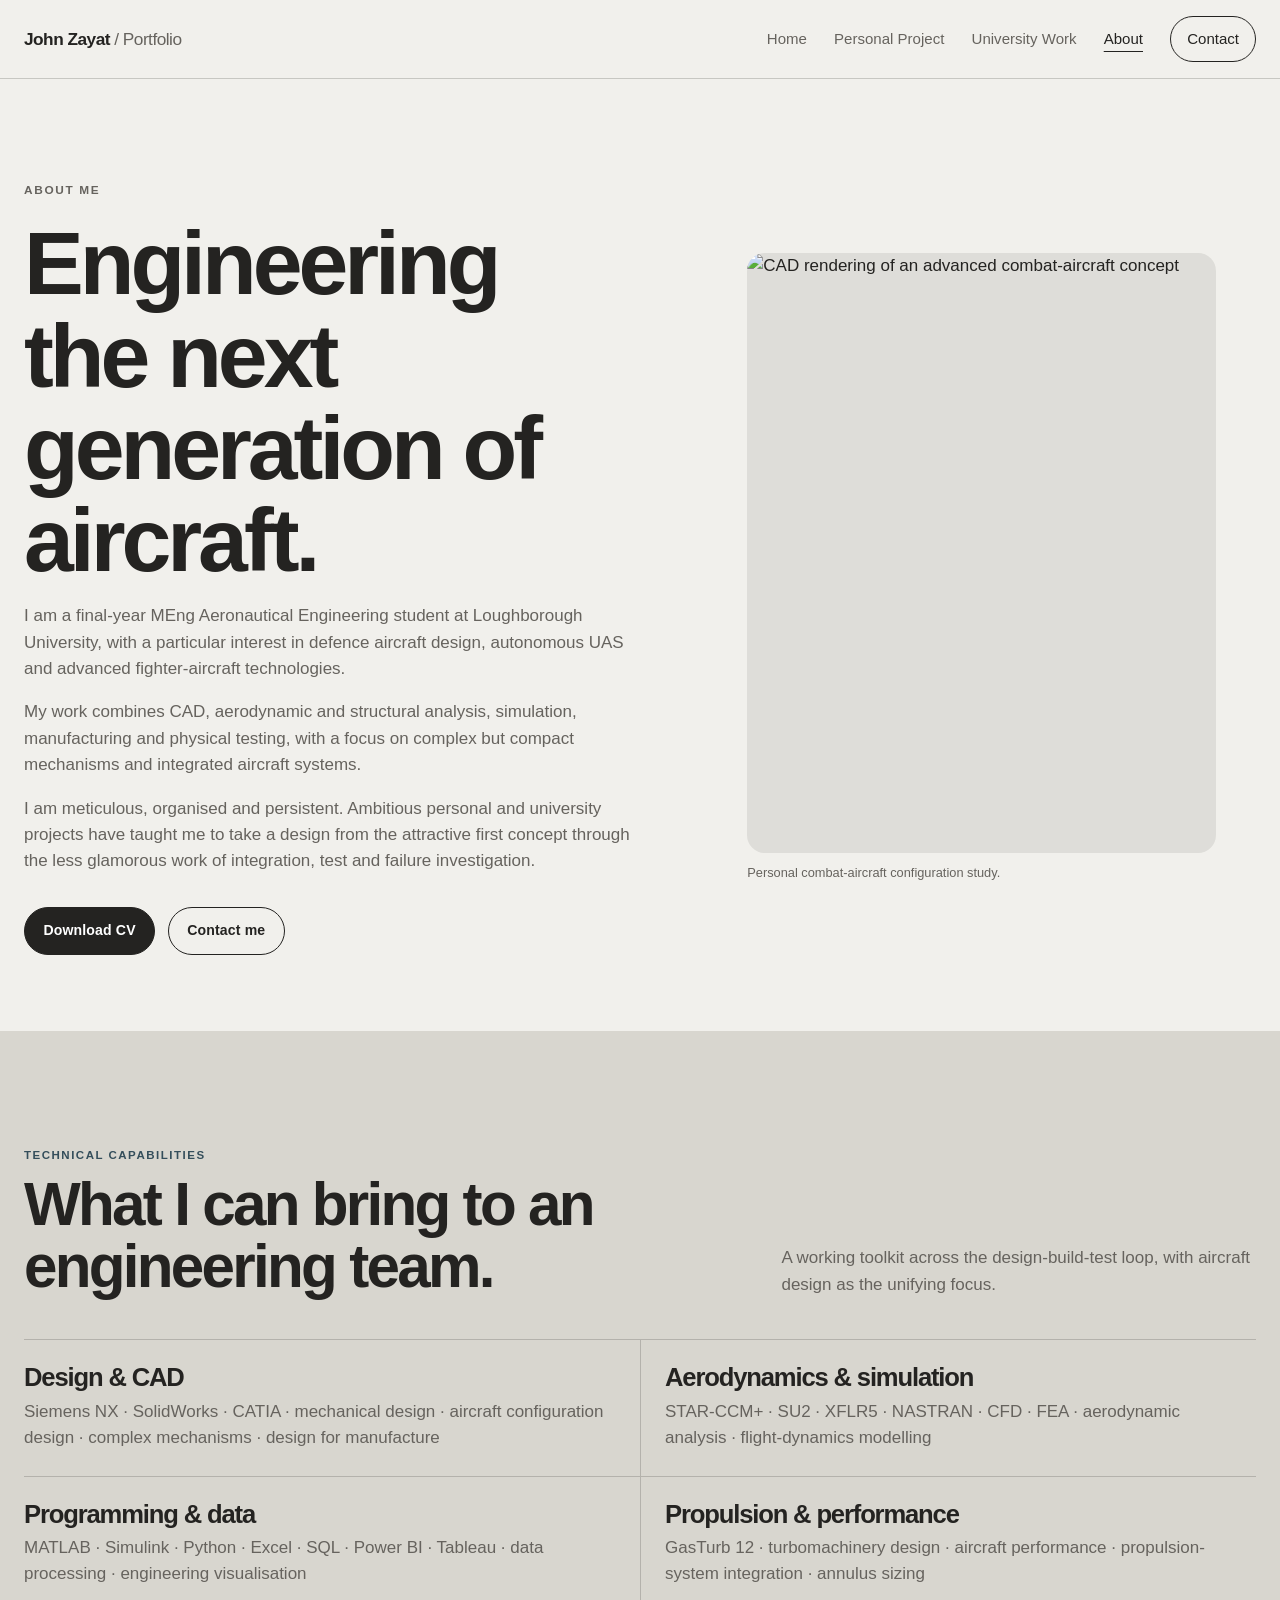
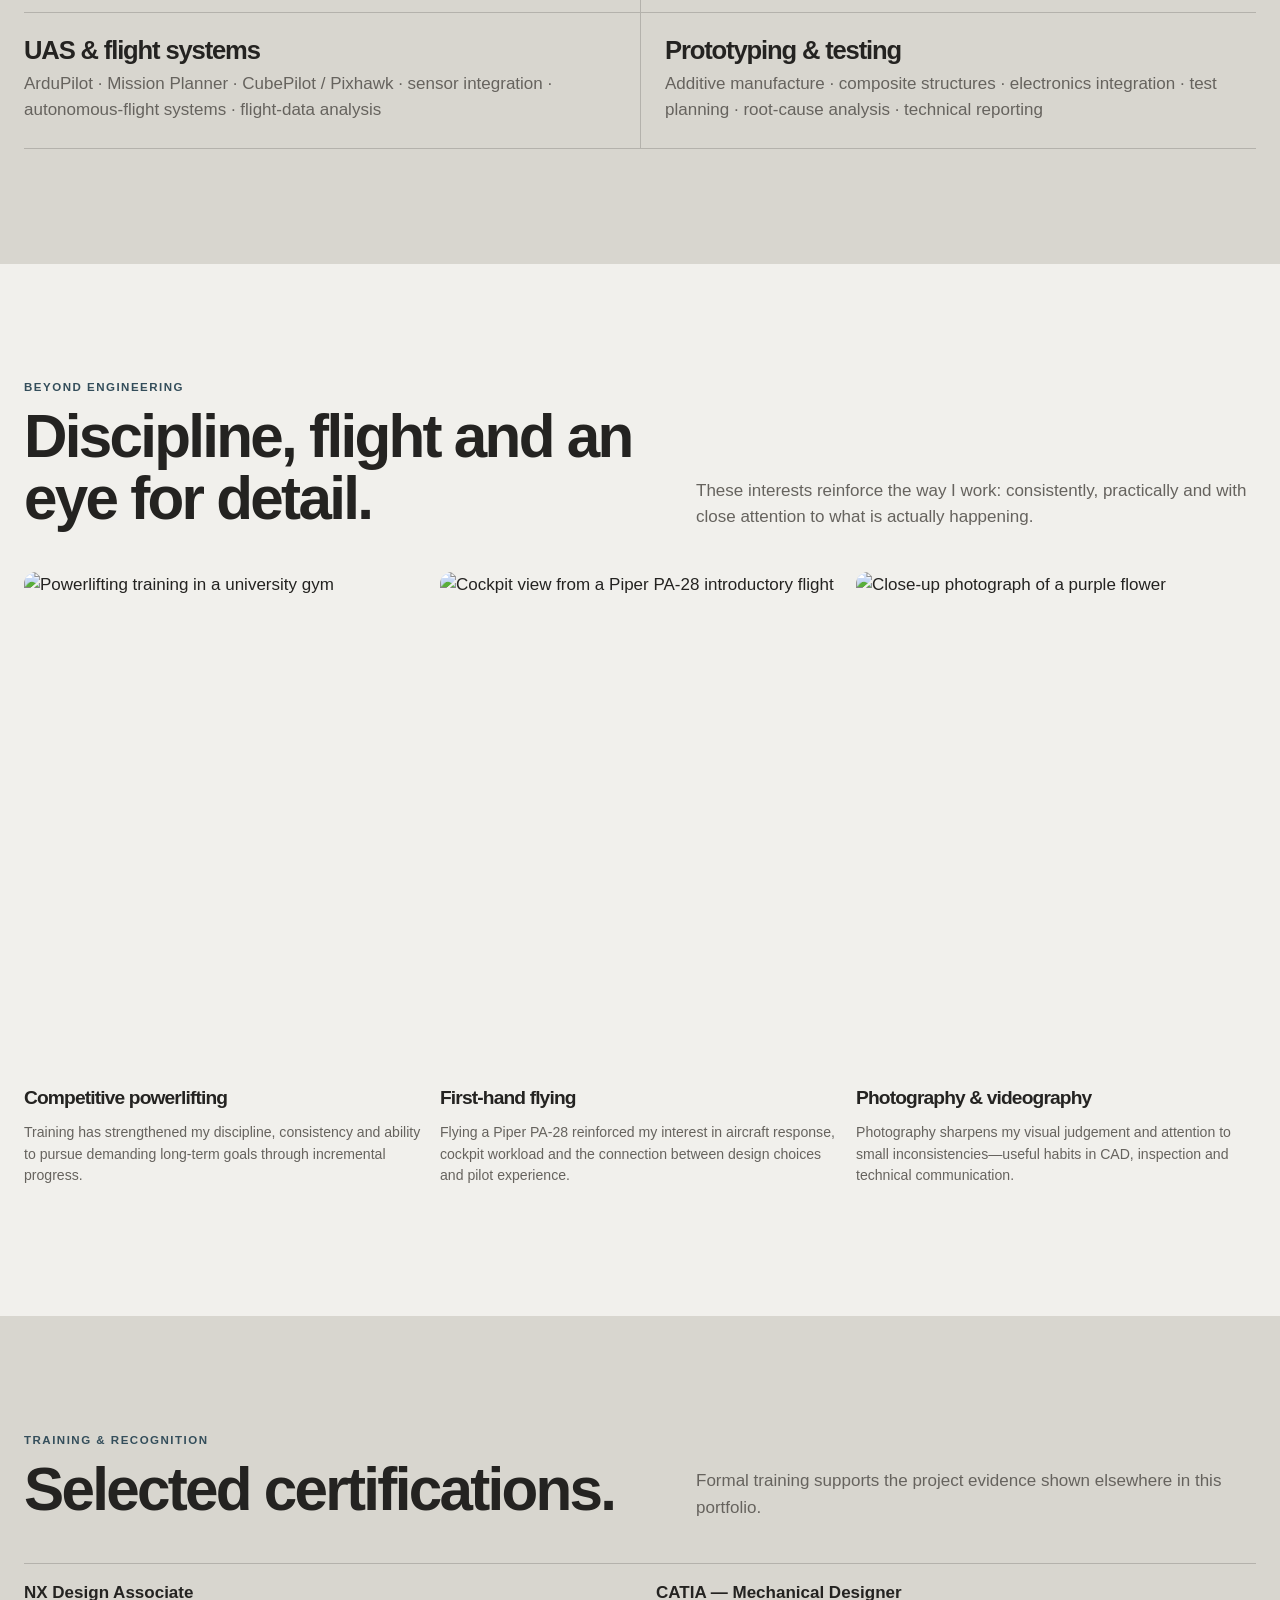
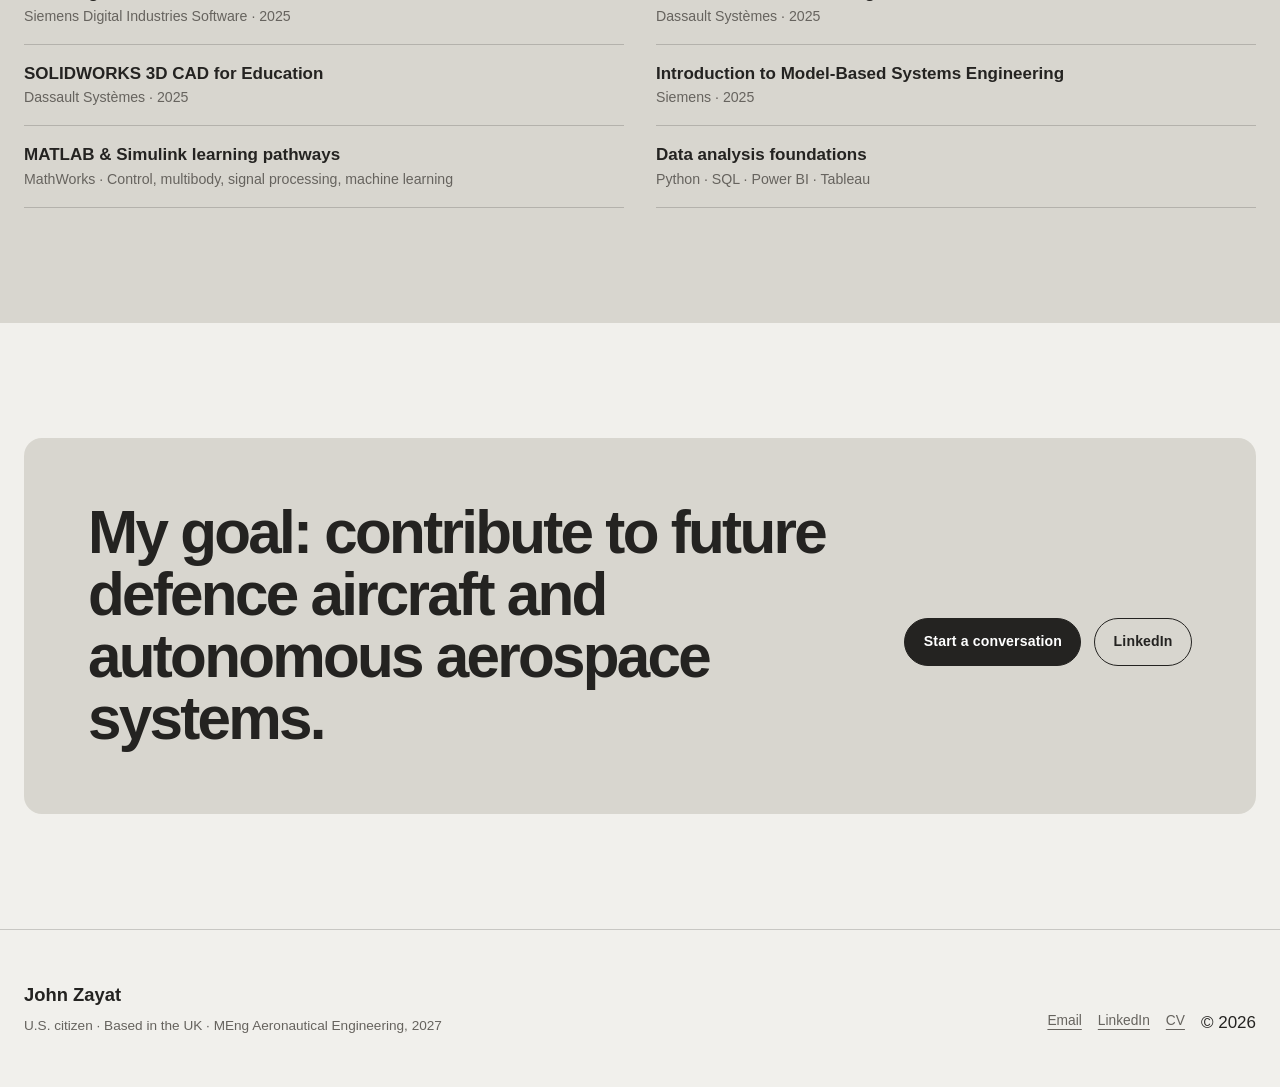
==== about.html @ 2499990e "Add files via upload" ====
<!doctype html>
<html lang="en">
<head>
  <meta charset="utf-8"><meta name="viewport" content="width=device-width, initial-scale=1">
  <meta name="description" content="About John Zayat: final-year aeronautical engineering student focused on defence aircraft, autonomous systems and compact mechanisms.">
  <meta name="theme-color" content="#f1f0ec"><title>About | John Zayat Portfolio</title>
  <link rel="stylesheet" href="styles.css"><script src="script.js" defer></script>
</head>
<body>
  <a class="skip-link" href="#main">Skip to content</a>
  <header class="site-header"><div class="container nav-shell"><a class="brand" href="index.html">John Zayat <span>/ Portfolio</span></a><button class="nav-toggle" type="button" aria-label="Open navigation" aria-expanded="false" data-nav-toggle><span></span><span></span><span></span></button><nav class="site-nav" aria-label="Primary navigation" data-site-nav><a href="index.html">Home</a><a href="personal-projects.html">Personal Project</a><a href="university-projects.html">University Work</a><a href="about.html" aria-current="page">About</a><a class="nav-cta" href="contact.html">Contact</a></nav></div></header>

  <main id="main">
    <section class="page-hero"><div class="container about-hero-grid">
      <div><p class="eyebrow">About me</p><h1>Engineering the next generation of aircraft.</h1><p>I am a final-year MEng Aeronautical Engineering student at Loughborough University, with a particular interest in defence aircraft design, autonomous UAS and advanced fighter-aircraft technologies.</p><p>My work combines CAD, aerodynamic and structural analysis, simulation, manufacturing and physical testing, with a focus on complex but compact mechanisms and integrated aircraft systems.</p><p>I am meticulous, organised and persistent. Ambitious personal and university projects have taught me to take a design from the attractive first concept through the less glamorous work of integration, test and failure investigation.</p><div class="actions"><a class="button" href="assets/John-Zayat-CV.pdf" download>Download CV</a><a class="button secondary" href="contact.html">Contact me</a></div></div>
      <figure><div class="about-portrait"><img src="assets/about-aircraft.jpg" alt="CAD rendering of an advanced combat-aircraft concept"></div><figcaption class="caption">Personal combat-aircraft configuration study.</figcaption></figure>
    </div></section>

    <section class="section alt"><div class="container"><div class="section-head"><div><span class="kicker">Technical capabilities</span><h2>What I can bring to an engineering team.</h2></div><p>A working toolkit across the design-build-test loop, with aircraft design as the unifying focus.</p></div>
      <div class="skills-list">
        <div class="skill-group"><h3>Design & CAD</h3><p>Siemens NX · SolidWorks · CATIA · mechanical design · aircraft configuration design · complex mechanisms · design for manufacture</p></div>
        <div class="skill-group"><h3>Aerodynamics & simulation</h3><p>STAR-CCM+ · SU2 · XFLR5 · NASTRAN · CFD · FEA · aerodynamic analysis · flight-dynamics modelling</p></div>
        <div class="skill-group"><h3>Programming & data</h3><p>MATLAB · Simulink · Python · Excel · SQL · Power BI · Tableau · data processing · engineering visualisation</p></div>
        <div class="skill-group"><h3>Propulsion & performance</h3><p>GasTurb 12 · turbomachinery design · aircraft performance · propulsion-system integration · annulus sizing</p></div>
        <div class="skill-group"><h3>UAS & flight systems</h3><p>ArduPilot · Mission Planner · CubePilot / Pixhawk · sensor integration · autonomous-flight systems · flight-data analysis</p></div>
        <div class="skill-group"><h3>Prototyping & testing</h3><p>Additive manufacture · composite structures · electronics integration · test planning · root-cause analysis · technical reporting</p></div>
      </div>
    </div></section>

    <section class="section"><div class="container"><div class="section-head"><div><span class="kicker">Beyond engineering</span><h2>Discipline, flight and an eye for detail.</h2></div><p>These interests reinforce the way I work: consistently, practically and with close attention to what is actually happening.</p></div>
      <div class="hobby-grid">
        <article class="hobby-card"><img src="assets/powerlifting.jpg" alt="Powerlifting training in a university gym"><h3>Competitive powerlifting</h3><p>Training has strengthened my discipline, consistency and ability to pursue demanding long-term goals through incremental progress.</p></article>
        <article class="hobby-card"><img src="assets/flying.jpg" alt="Cockpit view from a Piper PA-28 introductory flight"><h3>First-hand flying</h3><p>Flying a Piper PA-28 reinforced my interest in aircraft response, cockpit workload and the connection between design choices and pilot experience.</p></article>
        <article class="hobby-card"><img src="assets/photography.jpg" alt="Close-up photograph of a purple flower"><h3>Photography & videography</h3><p>Photography sharpens my visual judgement and attention to small inconsistencies—useful habits in CAD, inspection and technical communication.</p></article>
      </div>
    </div></section>

    <section class="section alt"><div class="container"><div class="section-head"><div><span class="kicker">Training & recognition</span><h2>Selected certifications.</h2></div><p>Formal training supports the project evidence shown elsewhere in this portfolio.</p></div>
      <div class="certificate-list"><div><strong>NX Design Associate</strong><small>Siemens Digital Industries Software · 2025</small></div><div><strong>CATIA — Mechanical Designer</strong><small>Dassault Systèmes · 2025</small></div><div><strong>SOLIDWORKS 3D CAD for Education</strong><small>Dassault Systèmes · 2025</small></div><div><strong>Introduction to Model-Based Systems Engineering</strong><small>Siemens · 2025</small></div><div><strong>MATLAB & Simulink learning pathways</strong><small>MathWorks · Control, multibody, signal processing, machine learning</small></div><div><strong>Data analysis foundations</strong><small>Python · SQL · Power BI · Tableau</small></div></div>
    </div></section>

    <section class="section"><div class="container cta-band"><h2>My goal: contribute to future defence aircraft and autonomous aerospace systems.</h2><div class="actions"><a class="button" href="contact.html">Start a conversation</a><a class="button secondary" href="https://www.linkedin.com/in/john-zayat-956365253/" target="_blank" rel="noreferrer">LinkedIn</a></div></div></section>
  </main>
  <footer class="site-footer"><div class="container footer-grid"><div><div class="footer-title">John Zayat</div><p class="footer-copy">U.S. citizen · Based in the UK · MEng Aeronautical Engineering, 2027</p></div><div class="footer-links"><a href="mailto:johnzayat360@gmail.com">Email</a><a href="https://www.linkedin.com/in/john-zayat-956365253/" target="_blank" rel="noreferrer">LinkedIn</a><a href="assets/John-Zayat-CV.pdf" download>CV</a><span>© <span data-year></span></span></div></div></footer>
</body></html>
---- styles.css ----
:root {
  --ink: #242321;
  --muted: #66635e;
  --paper: #f1f0ec;
  --paper-soft: #f8f7f4;
  --panel: #d8d6cf;
  --panel-dark: #c9c6be;
  --line: rgba(36, 35, 33, 0.2);
  --accent: #344e5b;
  --white: #ffffff;
  --radius: 18px;
  --shadow: 0 20px 50px rgba(31, 29, 26, 0.09);
  --font: "Aptos", "Segoe UI", Helvetica, Arial, sans-serif;
}

* { box-sizing: border-box; }
html { scroll-behavior: smooth; }
body {
  margin: 0;
  background: var(--paper);
  color: var(--ink);
  font-family: var(--font);
  font-size: 17px;
  line-height: 1.55;
  -webkit-font-smoothing: antialiased;
}
img { display: block; max-width: 100%; }
a { color: inherit; }
button, input, select, textarea { font: inherit; }
button, a { -webkit-tap-highlight-color: transparent; }
:focus-visible { outline: 3px solid #7893a0; outline-offset: 3px; }

.skip-link {
  position: fixed;
  left: 1rem;
  top: -5rem;
  z-index: 100;
  background: var(--ink);
  color: var(--white);
  padding: .75rem 1rem;
  border-radius: 999px;
}
.skip-link:focus { top: 1rem; }

.container { width: min(1260px, calc(100% - 48px)); margin-inline: auto; }
.narrow { width: min(800px, 100%); }

.site-header {
  position: sticky;
  top: 0;
  z-index: 50;
  border-bottom: 1px solid var(--line);
  background: rgba(241, 240, 236, .91);
  backdrop-filter: blur(18px);
}
.nav-shell { min-height: 78px; display: flex; align-items: center; justify-content: space-between; gap: 2rem; }
.brand { text-decoration: none; font-weight: 700; letter-spacing: -.03em; font-size: 1.08rem; }
.brand span { color: var(--muted); font-weight: 500; }
.site-nav { display: flex; align-items: center; gap: 1.7rem; }
.site-nav a { text-decoration: none; color: var(--muted); font-size: .94rem; }
.site-nav a:hover, .site-nav a[aria-current="page"] { color: var(--ink); }
.site-nav a[aria-current="page"] { text-decoration: underline; text-underline-offset: 7px; }
.nav-cta { padding: .62rem 1rem; border: 1px solid var(--ink); border-radius: 999px; color: var(--ink) !important; }
.nav-toggle { display: none; border: 0; background: transparent; width: 44px; height: 44px; padding: 10px; cursor: pointer; }
.nav-toggle span { display: block; height: 2px; margin: 6px 0; background: var(--ink); transition: transform .2s, opacity .2s; }

.hero { padding: clamp(4rem, 8vw, 7.5rem) 0 2.5rem; }
.hero-grid { display: grid; grid-template-columns: 1.05fr .95fr; gap: clamp(2rem, 5vw, 5rem); align-items: center; }
.eyebrow { margin: 0 0 1.1rem; color: var(--accent); font-weight: 700; text-transform: uppercase; letter-spacing: .14em; font-size: .74rem; }
h1, h2, h3 { margin: 0; letter-spacing: -.045em; line-height: 1.03; }
h1 { font-size: clamp(3.15rem, 5.15vw, 5.4rem); font-weight: 600; }
h2 { font-size: clamp(2.25rem, 4.7vw, 4.7rem); font-weight: 600; }
h3 { font-size: clamp(1.25rem, 2vw, 1.65rem); font-weight: 650; }
.hero-copy { max-width: 650px; }
.hero-copy .lede { max-width: 610px; margin: 1.6rem 0 0; color: var(--muted); font-size: clamp(1.03rem, 1.6vw, 1.28rem); }
.actions { display: flex; flex-wrap: wrap; gap: .8rem; margin-top: 2rem; }
.button {
  display: inline-flex;
  align-items: center;
  justify-content: center;
  gap: .55rem;
  min-height: 48px;
  padding: .75rem 1.15rem;
  border: 1px solid var(--ink);
  border-radius: 999px;
  background: var(--ink);
  color: var(--white);
  text-decoration: none;
  font-size: .88rem;
  font-weight: 700;
  letter-spacing: .01em;
  cursor: pointer;
}
.button:hover { background: var(--accent); border-color: var(--accent); }
.button.secondary { background: transparent; color: var(--ink); }
.button.secondary:hover { background: var(--white); border-color: var(--ink); }
.text-link { font-weight: 700; text-underline-offset: 4px; }
.hero-visual { overflow: hidden; border-radius: var(--radius); background: linear-gradient(145deg, #d5d4d0, #f7f6f3); min-height: 420px; box-shadow: var(--shadow); }
.hero-visual img { width: 100%; height: 100%; min-height: 420px; object-fit: cover; object-position: center; }
.caption { margin: .65rem 0 0; color: var(--muted); font-size: .8rem; }

.metrics { padding: 2.5rem 0 0; }
.metric-grid { border-top: 1px solid var(--line); border-bottom: 1px solid var(--line); display: grid; grid-template-columns: repeat(4, 1fr); }
.metric { padding: 1.35rem 1rem; border-right: 1px solid var(--line); }
.metric:first-child { padding-left: 0; }
.metric:last-child { border-right: 0; }
.metric strong { display: block; font-size: 1.35rem; letter-spacing: -.03em; }
.metric span { color: var(--muted); font-size: .82rem; }

.section { padding: clamp(5rem, 9vw, 9rem) 0; }
.section.alt { background: var(--panel); }
.section.dark { background: var(--ink); color: var(--paper); }
.section-head { display: flex; align-items: end; justify-content: space-between; gap: 2rem; margin-bottom: 2.6rem; }
.section-head p { max-width: 560px; margin: 0; color: var(--muted); }
.dark .section-head p { color: #c8c4bc; }
.kicker { display: block; margin-bottom: .6rem; color: var(--accent); font-size: .72rem; font-weight: 800; letter-spacing: .13em; text-transform: uppercase; }

.feature { display: grid; grid-template-columns: 1.35fr .65fr; min-height: 580px; overflow: hidden; border-radius: var(--radius); background: var(--paper-soft); box-shadow: var(--shadow); }
.feature-media { min-height: 430px; overflow: hidden; background: #d8d7d3; }
.feature-media img { width: 100%; height: 100%; object-fit: cover; object-position: center; transition: transform .5s ease; }
.feature:hover .feature-media img { transform: scale(1.025); }
.feature-copy { display: flex; flex-direction: column; justify-content: space-between; gap: 2rem; padding: clamp(2rem, 4vw, 3.6rem); }
.feature-copy p { color: var(--muted); }
.tag-row { display: flex; flex-wrap: wrap; gap: .5rem; margin-top: 1.25rem; }
.tag { padding: .38rem .68rem; border: 1px solid var(--line); border-radius: 999px; color: var(--muted); font-size: .72rem; }

.card-grid { display: grid; grid-template-columns: repeat(3, 1fr); gap: 1rem; }
.project-card { position: relative; border: 1px solid var(--line); border-radius: 14px; background: var(--paper-soft); overflow: hidden; }
.project-card > img { width: 100%; aspect-ratio: 16 / 9; object-fit: cover; background: #ddd; }
.card-body { padding: 1.35rem; }
.card-body p { margin: .75rem 0 1rem; color: var(--muted); font-size: .94rem; }
.card-meta { display: flex; gap: .5rem; flex-wrap: wrap; font-size: .72rem; color: var(--muted); }

.capability-grid { display: grid; grid-template-columns: repeat(3, 1fr); gap: 1px; background: rgba(255,255,255,.2); border: 1px solid rgba(255,255,255,.2); }
.capability { background: var(--ink); padding: 2rem; min-height: 220px; }
.capability .number { color: #a5b5bc; font-size: .75rem; }
.capability h3 { margin: 2.8rem 0 .7rem; }
.capability p { color: #bdb9b2; font-size: .92rem; }

.cta-band { display: flex; align-items: center; justify-content: space-between; gap: 2rem; padding: clamp(2rem, 5vw, 4rem); border-radius: var(--radius); background: var(--panel); }
.cta-band h2 { max-width: 780px; }

/* Interior pages */
.page-hero { padding: clamp(4rem, 8vw, 7rem) 0 clamp(3rem, 6vw, 5rem); }
.page-hero .lede { max-width: 760px; margin: 1.5rem 0 0; color: var(--muted); font-size: clamp(1.05rem, 1.7vw, 1.3rem); }
.page-hero-media { margin-top: 3rem; overflow: hidden; min-height: 400px; border-radius: var(--radius); background: #d0cfcb; }
.page-hero-media img { width: 100%; height: 100%; min-height: 400px; object-fit: cover; }
.page-title { max-width: 1000px; }
.page-title h1 { font-size: clamp(3.8rem, 8vw, 8.4rem); }

.section-nav { position: sticky; top: 78px; z-index: 30; border-block: 1px solid var(--line); background: rgba(241,240,236,.95); backdrop-filter: blur(12px); }
.section-nav .container { display: flex; gap: 1.4rem; overflow-x: auto; padding-block: .85rem; scrollbar-width: none; }
.section-nav .container::-webkit-scrollbar { display: none; }
.section-nav a { white-space: nowrap; text-decoration: none; color: var(--muted); font-size: .78rem; font-weight: 700; text-transform: uppercase; letter-spacing: .08em; }
.section-nav a:hover { color: var(--ink); }

.intro-grid { display: grid; grid-template-columns: .7fr 1.3fr; gap: clamp(2rem, 7vw, 7rem); }
.intro-grid .large-copy { margin: 0; font-size: clamp(1.35rem, 2.5vw, 2.2rem); line-height: 1.25; letter-spacing: -.025em; }
.brief-grid { display: grid; grid-template-columns: repeat(2, 1fr); border-top: 1px solid var(--line); }
.brief-item { padding: 1.25rem 0; border-bottom: 1px solid var(--line); }
.brief-item:nth-child(odd) { padding-right: 1rem; }
.brief-item:nth-child(even) { padding-left: 1rem; border-left: 1px solid var(--line); }
.brief-item small { display: block; color: var(--muted); text-transform: uppercase; letter-spacing: .1em; font-size: .68rem; }
.brief-item strong { display: block; margin-top: .3rem; }

.requirement-grid { display: grid; grid-template-columns: repeat(4, 1fr); gap: 1rem; margin-top: 2.5rem; }
.requirement { min-height: 220px; padding: 1.5rem; border: 1px solid var(--line); border-radius: 14px; background: var(--paper-soft); }
.requirement span { color: var(--accent); font-weight: 800; font-size: .72rem; }
.requirement h3 { margin: 3rem 0 .7rem; font-size: 1.2rem; }
.requirement p { color: var(--muted); font-size: .9rem; }

.timeline { margin-top: 3rem; border-top: 1px solid var(--line); }
.timeline-row { display: grid; grid-template-columns: 110px .75fr 1.25fr; gap: 1.5rem; padding: 1.5rem 0; border-bottom: 1px solid var(--line); }
.timeline-row .iteration { color: var(--accent); font-weight: 800; font-size: .78rem; text-transform: uppercase; letter-spacing: .08em; }
.timeline-row p { margin: 0; color: var(--muted); }

.mechanism-grid { display: grid; grid-template-columns: repeat(2, 1fr); gap: 1rem; }
.mechanism-card { overflow: hidden; border-radius: 14px; background: var(--paper-soft); }
.mechanism-card img { width: 100%; aspect-ratio: 16 / 8.5; object-fit: cover; background: #ddd; }
.mechanism-card .card-body { padding: 1.6rem; }
.mechanism-card p { color: var(--muted); }
.mechanism-card ul { padding-left: 1.1rem; color: var(--muted); font-size: .9rem; }

.prototype-grid { display: grid; grid-template-columns: repeat(3, 1fr); gap: 1rem; }
.prototype { border-top: 1px solid var(--line); padding-top: 1rem; }
.prototype img { width: 100%; aspect-ratio: 4/3; object-fit: cover; border-radius: 10px; }
.prototype h3 { margin-top: 1.1rem; font-size: 1.2rem; }
.prototype p { color: var(--muted); font-size: .9rem; }
.mini-metrics { display: flex; gap: .8rem; flex-wrap: wrap; margin-top: .8rem; color: var(--muted); font-size: .75rem; }

.test-grid { display: grid; grid-template-columns: 1fr 1fr; gap: 1rem; }
.test-card { overflow: hidden; border: 1px solid rgba(255,255,255,.18); border-radius: 14px; }
.test-card img { width: 100%; aspect-ratio: 16/9; object-fit: cover; background: #fff; }
.test-card .card-body { padding: 1.5rem; }
.test-card p { color: #c7c2ba; }
.finding-list { margin: 2rem 0 0; padding: 0; list-style: none; display: grid; grid-template-columns: repeat(4, 1fr); border-top: 1px solid rgba(255,255,255,.2); }
.finding-list li { padding: 1.2rem; border-right: 1px solid rgba(255,255,255,.2); color: #cac6be; font-size: .86rem; }
.finding-list li:last-child { border-right: 0; }
.finding-list strong { display: block; margin-bottom: .4rem; color: var(--white); }

.outcome-grid { display: grid; grid-template-columns: .8fr 1.2fr; gap: clamp(2rem, 7vw, 7rem); }
.outcome-list { list-style: none; margin: 0; padding: 0; counter-reset: outcomes; border-top: 1px solid var(--line); }
.outcome-list li { position: relative; padding: 1.3rem 0 1.3rem 3rem; border-bottom: 1px solid var(--line); }
.outcome-list li::before { counter-increment: outcomes; content: "0" counter(outcomes); position: absolute; left: 0; top: 1.4rem; color: var(--accent); font-size: .75rem; font-weight: 800; }

.status-panel { display: grid; grid-template-columns: 1fr auto; gap: 2rem; align-items: center; padding: 2rem; border: 1px solid var(--line); border-radius: 14px; background: var(--paper-soft); }
.status-badge { white-space: nowrap; padding: .55rem .8rem; border-radius: 999px; background: #dce5e8; color: #27424e; font-size: .72rem; font-weight: 800; text-transform: uppercase; letter-spacing: .08em; }

/* Project directory */
.tab-list { display: inline-flex; gap: .5rem; padding: .4rem; margin: 2rem 0 2.5rem; border: 1px solid var(--line); border-radius: 999px; }
.tab-button { border: 0; border-radius: 999px; padding: .7rem 1.1rem; background: transparent; color: var(--muted); cursor: pointer; font-weight: 700; }
.tab-button[aria-selected="true"] { background: var(--ink); color: var(--white); }
.project-panel[hidden] { display: none; }
.project-directory { display: grid; grid-template-columns: repeat(3, 1fr); gap: 1rem; }
.directory-card { overflow: hidden; border: 1px solid var(--line); border-radius: 14px; background: var(--paper-soft); }
.directory-card img { width: 100%; aspect-ratio: 16/9; object-fit: cover; background: #ddd; }
.directory-card .index-visual { display: grid; place-items: center; aspect-ratio: 16/9; background: linear-gradient(145deg, #c9c7c0, #ebe9e4); color: #716e67; font-size: 3.6rem; font-weight: 300; letter-spacing: -.06em; }
.directory-card .card-body { padding: 1.35rem; }
.directory-card .type { color: var(--accent); font-size: .7rem; font-weight: 800; text-transform: uppercase; letter-spacing: .09em; }
.directory-card h3 { margin: .65rem 0; font-size: 1.25rem; line-height: 1.15; }
.directory-card p { color: var(--muted); font-size: .88rem; }
.directory-card details { border-top: 1px solid var(--line); margin-top: 1rem; padding-top: .8rem; }
.directory-card summary { cursor: pointer; font-size: .78rem; font-weight: 800; }
.directory-card details p { margin-bottom: 0; }

.team-callout { display: grid; grid-template-columns: .7fr 1.3fr; gap: 2rem; padding: 2rem; border-radius: 14px; background: var(--ink); color: var(--paper); }
.team-callout p { margin: 0; color: #c9c5bd; }

.module-years { display: grid; grid-template-columns: repeat(2, 1fr); gap: .75rem; }
.module-year { border: 1px solid var(--line); border-radius: 12px; background: var(--paper-soft); }
.module-year summary { cursor: pointer; padding: 1.1rem 1.25rem; font-weight: 750; }
.module-year ul { columns: 2; margin: 0; padding: 0 1.25rem 1.25rem 2.4rem; color: var(--muted); font-size: .83rem; }
.module-year li { break-inside: avoid; margin-bottom: .35rem; }

/* About */
.about-hero-grid { display: grid; grid-template-columns: 1.05fr .95fr; gap: clamp(2rem, 6vw, 6rem); align-items: center; }
.about-hero-grid h1 { font-size: clamp(3.7rem, 7vw, 7.3rem); }
.about-hero-grid p { color: var(--muted); }
.about-portrait { min-height: 600px; overflow: hidden; border-radius: var(--radius); background: #deddd9; }
.about-portrait img { width: 100%; height: 100%; min-height: 600px; object-fit: cover; }
.skills-list { display: grid; grid-template-columns: repeat(2, 1fr); border-top: 1px solid var(--line); }
.skill-group { padding: 1.5rem 1.5rem 1.5rem 0; border-bottom: 1px solid var(--line); }
.skill-group:nth-child(even) { padding-left: 1.5rem; border-left: 1px solid var(--line); }
.skill-group p { color: var(--muted); margin: .5rem 0 0; }
.hobby-grid { display: grid; grid-template-columns: repeat(3, 1fr); gap: 1rem; }
.hobby-card img { width: 100%; aspect-ratio: 4/5; object-fit: cover; border-radius: 12px; }
.hobby-card h3 { margin-top: 1rem; font-size: 1.2rem; }
.hobby-card p { color: var(--muted); font-size: .88rem; }
.certificate-list { display: grid; grid-template-columns: repeat(2, 1fr); gap: 0 2rem; border-top: 1px solid var(--line); }
.certificate-list div { padding: 1rem 0; border-bottom: 1px solid var(--line); }
.certificate-list small { display: block; color: var(--muted); }

/* Contact */
.contact-grid { display: grid; grid-template-columns: .75fr 1.25fr; gap: clamp(2rem, 7vw, 7rem); align-items: start; }
.contact-copy { position: sticky; top: 130px; }
.contact-copy h1 { font-size: clamp(3.8rem, 7vw, 7rem); }
.contact-copy p { color: var(--muted); }
.contact-links { display: grid; gap: .7rem; margin-top: 2rem; }
.contact-links a { font-weight: 750; text-underline-offset: 4px; }
.contact-form { padding: clamp(1.5rem, 4vw, 3rem); border-radius: var(--radius); background: var(--panel); }
.form-grid { display: grid; grid-template-columns: repeat(2, 1fr); gap: 1rem; }
.field { display: grid; gap: .4rem; }
.field.full { grid-column: 1 / -1; }
.field label { font-size: .78rem; font-weight: 800; }
.field input, .field select, .field textarea { width: 100%; border: 1px solid rgba(36,35,33,.55); border-radius: 10px; background: rgba(255,255,255,.48); color: var(--ink); padding: .8rem .9rem; }
.field textarea { min-height: 170px; resize: vertical; }
.form-note { color: var(--muted); font-size: .76rem; }
.form-status { min-height: 1.5rem; color: var(--accent); font-size: .85rem; font-weight: 700; }

.site-footer { padding: 3.2rem 0; border-top: 1px solid var(--line); }
.footer-grid { display: grid; grid-template-columns: 1fr auto; gap: 2rem; align-items: end; }
.footer-title { font-size: 1.15rem; font-weight: 700; }
.footer-copy { color: var(--muted); font-size: .85rem; margin: .35rem 0 0; }
.footer-links { display: flex; flex-wrap: wrap; justify-content: end; gap: 1rem; }
.footer-links a { color: var(--muted); font-size: .86rem; text-underline-offset: 4px; }

.reveal { opacity: 1; transform: none; }
.reveal.is-visible { opacity: 1; transform: none; }

@media (max-width: 980px) {
  .hero-grid, .feature { grid-template-columns: 1fr; }
  .hero-visual { min-height: 340px; }
  .feature { min-height: auto; }
  .feature-media { min-height: 360px; }
  .card-grid, .capability-grid { grid-template-columns: repeat(2, 1fr); }
  .metric-grid { grid-template-columns: repeat(2, 1fr); }
  .metric:nth-child(2) { border-right: 0; }
  .metric:nth-child(-n+2) { border-bottom: 1px solid var(--line); }
  .intro-grid, .outcome-grid, .about-hero-grid, .contact-grid { grid-template-columns: 1fr; }
  .requirement-grid { grid-template-columns: repeat(2, 1fr); }
  .project-directory { grid-template-columns: repeat(2, 1fr); }
  .contact-copy { position: static; }
  .about-portrait, .about-portrait img { min-height: 460px; }
}

@media (max-width: 760px) {
  body { font-size: 16px; }
  .container { width: min(100% - 32px, 1260px); }
  .nav-shell { min-height: 68px; }
  .nav-toggle { display: block; }
  .site-nav {
    position: absolute;
    inset: 68px 0 auto 0;
    display: none;
    flex-direction: column;
    align-items: stretch;
    gap: 0;
    padding: 1rem 16px 1.4rem;
    border-bottom: 1px solid var(--line);
    background: var(--paper);
  }
  .site-nav.is-open { display: flex; }
  .site-nav a { padding: .9rem .2rem; }
  .nav-cta { text-align: center; margin-top: .5rem; }
  .hero { padding-top: 3.5rem; }
  .hero-visual, .hero-visual img { min-height: 280px; }
  .section { padding: 4.8rem 0; }
  .section-head, .cta-band { align-items: flex-start; flex-direction: column; }
  .card-grid, .capability-grid { grid-template-columns: 1fr; }
  .feature-media { min-height: 280px; }
  .footer-grid { grid-template-columns: 1fr; }
  .footer-links { justify-content: start; }
  .section-nav { top: 68px; }
  .page-hero-media, .page-hero-media img { min-height: 280px; }
  .brief-grid, .requirement-grid, .mechanism-grid, .prototype-grid, .test-grid, .finding-list, .project-directory, .module-years, .skills-list, .hobby-grid, .certificate-list { grid-template-columns: 1fr; }
  .brief-item:nth-child(even), .skill-group:nth-child(even) { padding-left: 0; border-left: 0; }
  .brief-item:nth-child(odd) { padding-right: 0; }
  .timeline-row { grid-template-columns: 82px 1fr; }
  .timeline-row p { grid-column: 2; }
  .finding-list li { border-right: 0; border-bottom: 1px solid rgba(255,255,255,.2); }
  .team-callout, .status-panel { grid-template-columns: 1fr; }
  .module-year ul { columns: 1; }
  .about-portrait, .about-portrait img { min-height: 360px; }
  .form-grid { grid-template-columns: 1fr; }
  .field.full { grid-column: auto; }
}

@media (prefers-reduced-motion: reduce) {
  html { scroll-behavior: auto; }
  *, *::before, *::after { animation-duration: .01ms !important; transition-duration: .01ms !important; }
  .reveal { opacity: 1; transform: none; }
}
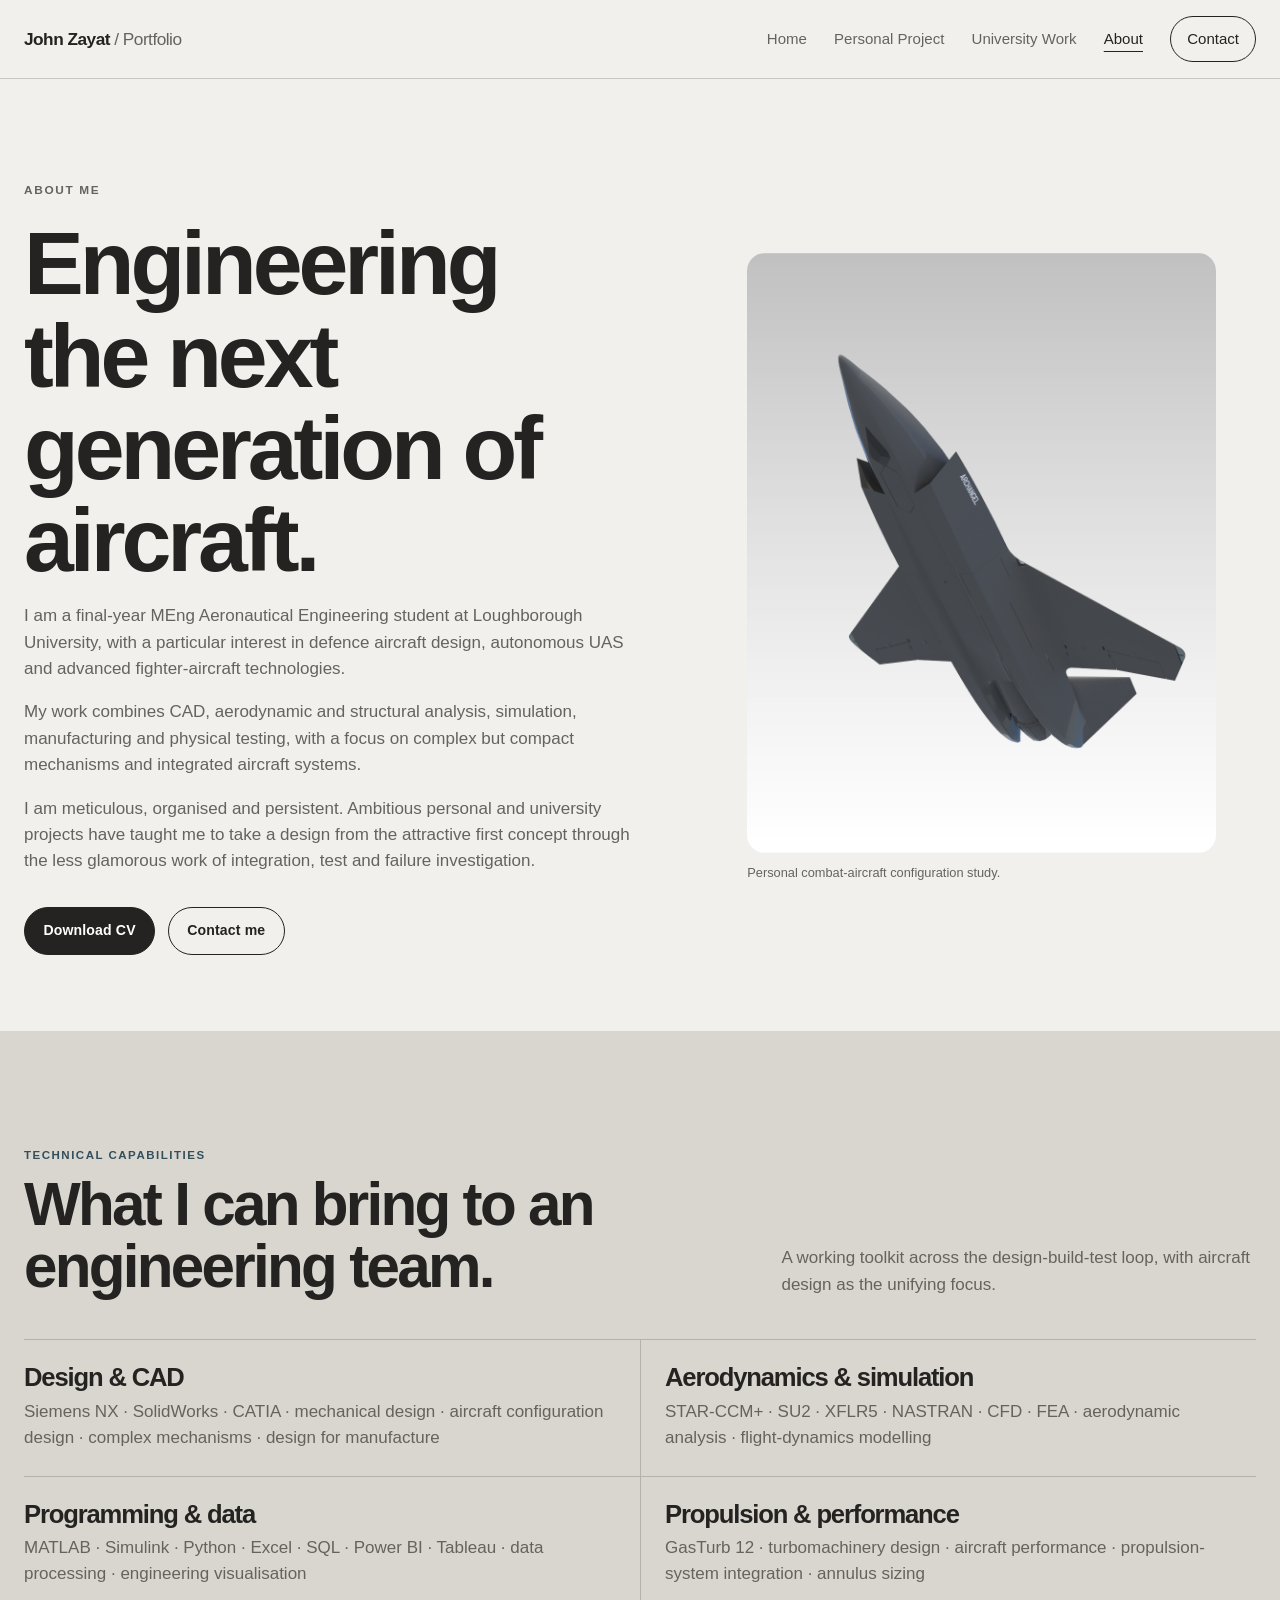
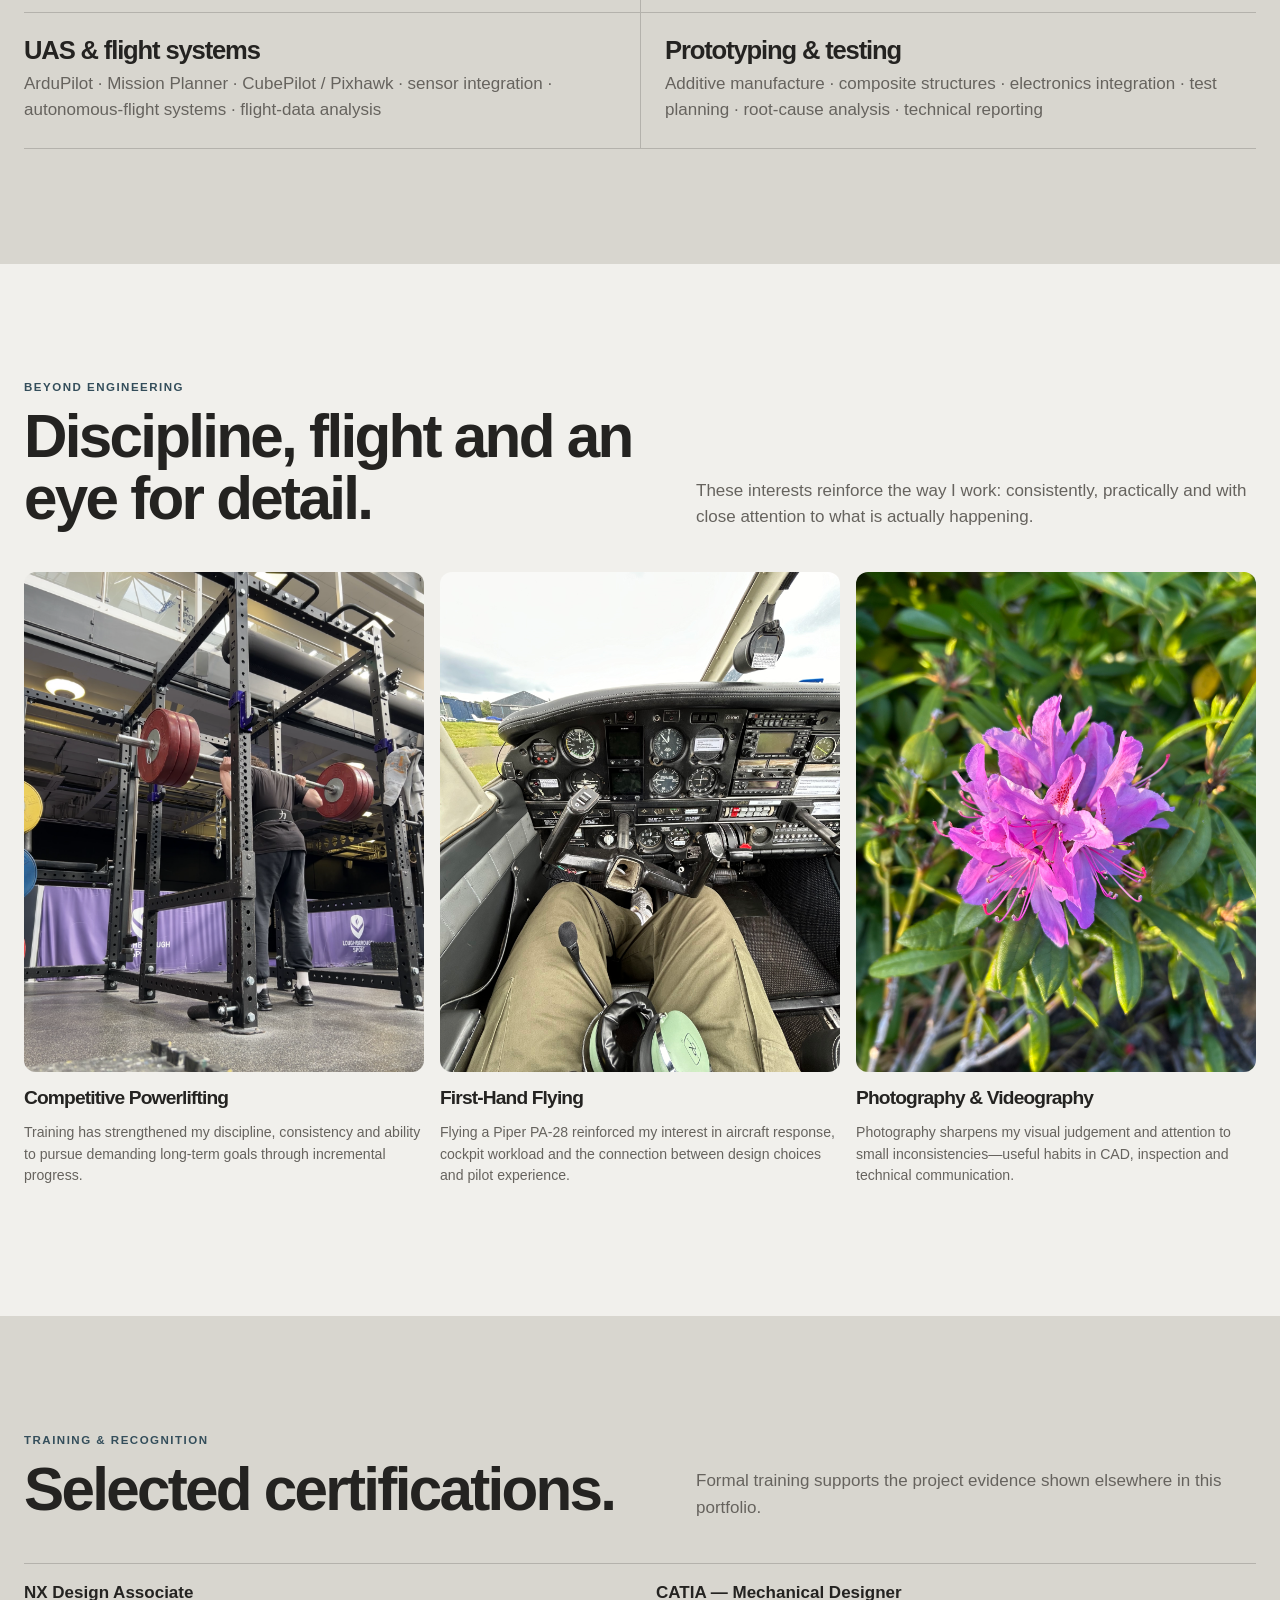
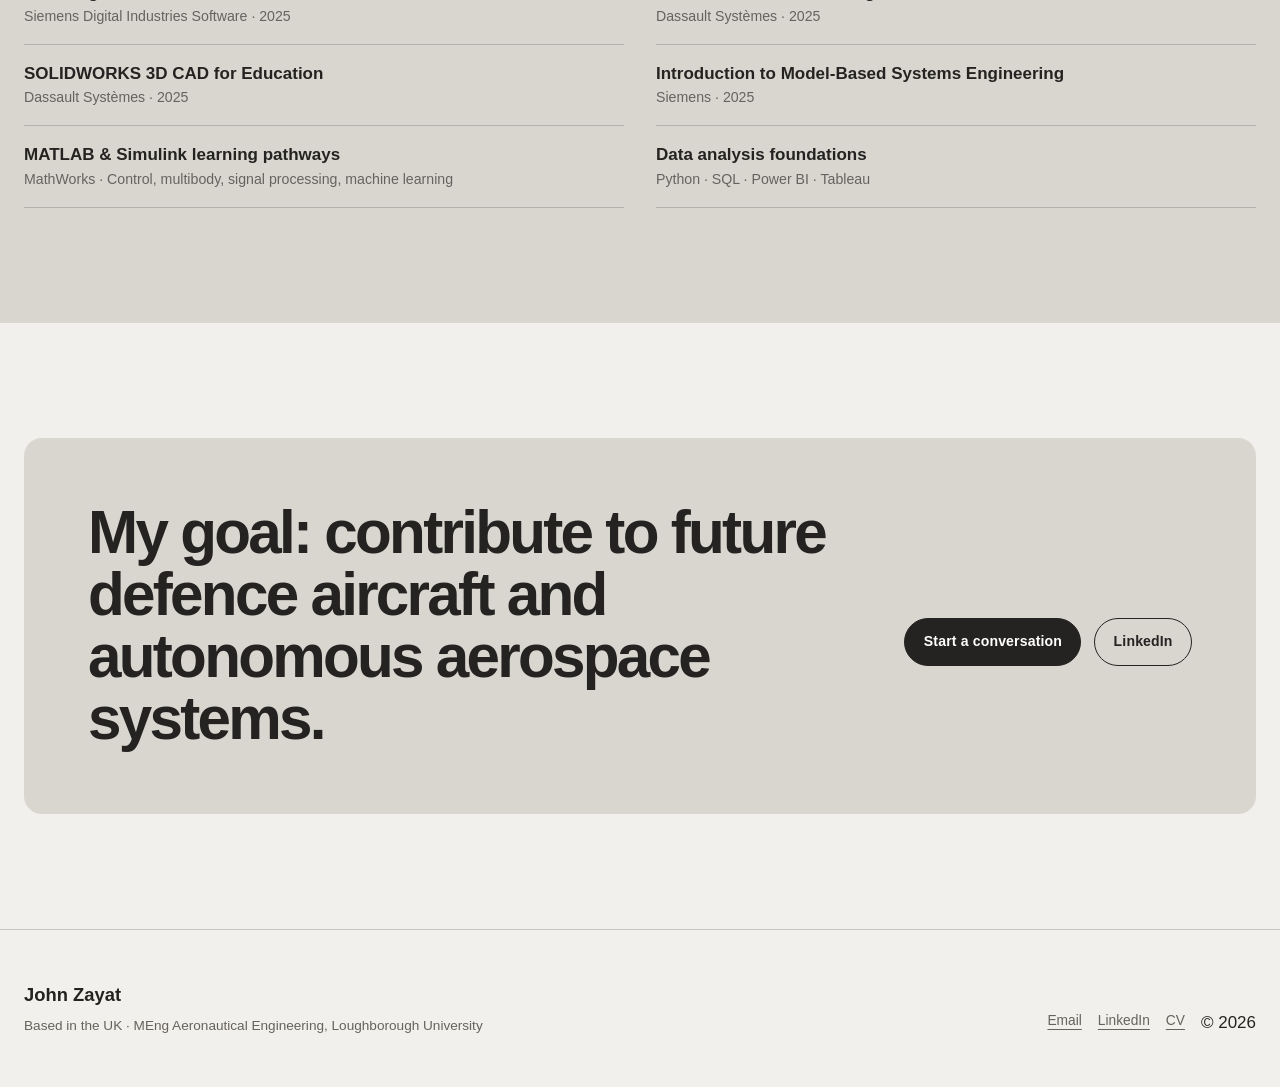
==== commit e011c08a: "Update about.html" ====
--- a/about.html
+++ b/about.html
@@ -13,7 +13,7 @@
   <main id="main">
     <section class="page-hero"><div class="container about-hero-grid">
       <div><p class="eyebrow">About me</p><h1>Engineering the next generation of aircraft.</h1><p>I am a final-year MEng Aeronautical Engineering student at Loughborough University, with a particular interest in defence aircraft design, autonomous UAS and advanced fighter-aircraft technologies.</p><p>My work combines CAD, aerodynamic and structural analysis, simulation, manufacturing and physical testing, with a focus on complex but compact mechanisms and integrated aircraft systems.</p><p>I am meticulous, organised and persistent. Ambitious personal and university projects have taught me to take a design from the attractive first concept through the less glamorous work of integration, test and failure investigation.</p><div class="actions"><a class="button" href="assets/John-Zayat-CV.pdf" download>Download CV</a><a class="button secondary" href="contact.html">Contact me</a></div></div>
-      <figure><div class="about-portrait"><img src="assets/about-aircraft.jpg" alt="CAD rendering of an advanced combat-aircraft concept"></div><figcaption class="caption">Personal combat-aircraft configuration study.</figcaption></figure>
+      <figure><div class="about-portrait"><img src="assets/about-aircraft.png" alt="CAD rendering of an advanced combat-aircraft concept"></div><figcaption class="caption">Personal combat-aircraft configuration study.</figcaption></figure>
     </div></section>
 
     <section class="section alt"><div class="container"><div class="section-head"><div><span class="kicker">Technical capabilities</span><h2>What I can bring to an engineering team.</h2></div><p>A working toolkit across the design-build-test loop, with aircraft design as the unifying focus.</p></div>
@@ -29,9 +29,9 @@
 
     <section class="section"><div class="container"><div class="section-head"><div><span class="kicker">Beyond engineering</span><h2>Discipline, flight and an eye for detail.</h2></div><p>These interests reinforce the way I work: consistently, practically and with close attention to what is actually happening.</p></div>
       <div class="hobby-grid">
-        <article class="hobby-card"><img src="assets/powerlifting.jpg" alt="Powerlifting training in a university gym"><h3>Competitive powerlifting</h3><p>Training has strengthened my discipline, consistency and ability to pursue demanding long-term goals through incremental progress.</p></article>
-        <article class="hobby-card"><img src="assets/flying.jpg" alt="Cockpit view from a Piper PA-28 introductory flight"><h3>First-hand flying</h3><p>Flying a Piper PA-28 reinforced my interest in aircraft response, cockpit workload and the connection between design choices and pilot experience.</p></article>
-        <article class="hobby-card"><img src="assets/photography.jpg" alt="Close-up photograph of a purple flower"><h3>Photography & videography</h3><p>Photography sharpens my visual judgement and attention to small inconsistencies—useful habits in CAD, inspection and technical communication.</p></article>
+        <article class="hobby-card"><img src="assets/powerlifting.PNG" alt="Powerlifting training in a university gym"><h3>Competitive Powerlifting</h3><p>Training has strengthened my discipline, consistency and ability to pursue demanding long-term goals through incremental progress.</p></article>
+        <article class="hobby-card"><img src="assets/flying.jpeg" alt="Cockpit view from a Piper PA-28 introductory flight"><h3>First-Hand Flying</h3><p>Flying a Piper PA-28 reinforced my interest in aircraft response, cockpit workload and the connection between design choices and pilot experience.</p></article>
+        <article class="hobby-card"><img src="assets/photography.jpeg" alt="Close-up photograph of a purple flower"><h3>Photography & Videography</h3><p>Photography sharpens my visual judgement and attention to small inconsistencies—useful habits in CAD, inspection and technical communication.</p></article>
       </div>
     </div></section>
 
@@ -41,5 +41,5 @@
 
     <section class="section"><div class="container cta-band"><h2>My goal: contribute to future defence aircraft and autonomous aerospace systems.</h2><div class="actions"><a class="button" href="contact.html">Start a conversation</a><a class="button secondary" href="https://www.linkedin.com/in/john-zayat-956365253/" target="_blank" rel="noreferrer">LinkedIn</a></div></div></section>
   </main>
-  <footer class="site-footer"><div class="container footer-grid"><div><div class="footer-title">John Zayat</div><p class="footer-copy">U.S. citizen · Based in the UK · MEng Aeronautical Engineering, 2027</p></div><div class="footer-links"><a href="mailto:johnzayat360@gmail.com">Email</a><a href="https://www.linkedin.com/in/john-zayat-956365253/" target="_blank" rel="noreferrer">LinkedIn</a><a href="assets/John-Zayat-CV.pdf" download>CV</a><span>© <span data-year></span></span></div></div></footer>
+  <footer class="site-footer"><div class="container footer-grid"><div><div class="footer-title">John Zayat</div><p class="footer-copy">Based in the UK · MEng Aeronautical Engineering, Loughborough University</p></div><div class="footer-links"><a href="mailto:johnzayat360@gmail.com">Email</a><a href="https://www.linkedin.com/in/john-zayat-956365253/" target="_blank" rel="noreferrer">LinkedIn</a><a href="assets/John-Zayat-CV.pdf" download>CV</a><span>© <span data-year></span></span></div></div></footer>
 </body></html>
--- a/styles.css
+++ b/styles.css
@@ -65,7 +65,7 @@
 .nav-toggle span { display: block; height: 2px; margin: 6px 0; background: var(--ink); transition: transform .2s, opacity .2s; }
 
 .hero { padding: clamp(4rem, 8vw, 7.5rem) 0 2.5rem; }
-.hero-grid { display: grid; grid-template-columns: 1.05fr .95fr; gap: clamp(2rem, 5vw, 5rem); align-items: center; }
+.hero-grid { display: grid; grid-template-columns: .9fr 1.1fr; gap: clamp(2rem, 4vw, 4rem); align-items: center; }
 .eyebrow { margin: 0 0 1.1rem; color: var(--accent); font-weight: 700; text-transform: uppercase; letter-spacing: .14em; font-size: .74rem; }
 h1, h2, h3 { margin: 0; letter-spacing: -.045em; line-height: 1.03; }
 h1 { font-size: clamp(3.15rem, 5.15vw, 5.4rem); font-weight: 600; }
@@ -95,12 +95,12 @@
 .button.secondary { background: transparent; color: var(--ink); }
 .button.secondary:hover { background: var(--white); border-color: var(--ink); }
 .text-link { font-weight: 700; text-underline-offset: 4px; }
-.hero-visual { overflow: hidden; border-radius: var(--radius); background: linear-gradient(145deg, #d5d4d0, #f7f6f3); min-height: 420px; box-shadow: var(--shadow); }
-.hero-visual img { width: 100%; height: 100%; min-height: 420px; object-fit: cover; object-position: center; }
+.hero-visual { overflow: hidden; border-radius: var(--radius); background: linear-gradient(145deg, #d5d4d0, #f7f6f3); min-height: 500px; box-shadow: var(--shadow); }
+.hero-visual img { width: 100%; height: 100%; min-height: 500px; object-fit: cover; object-position: center; }
 .caption { margin: .65rem 0 0; color: var(--muted); font-size: .8rem; }
 
 .metrics { padding: 2.5rem 0 0; }
-.metric-grid { border-top: 1px solid var(--line); border-bottom: 1px solid var(--line); display: grid; grid-template-columns: repeat(4, 1fr); }
+.metric-grid { border-top: 1px solid var(--line); border-bottom: 1px solid var(--line); display: grid; grid-template-columns: repeat(3, 1fr); }
 .metric { padding: 1.35rem 1rem; border-right: 1px solid var(--line); }
 .metric:first-child { padding-left: 0; }
 .metric:last-child { border-right: 0; }
@@ -193,6 +193,135 @@
 .test-card img { width: 100%; aspect-ratio: 16/9; object-fit: cover; background: #fff; }
 .test-card .card-body { padding: 1.5rem; }
 .test-card p { color: #c7c2ba; }
+
+.test-media {
+  display: block;
+  width: 100%;
+  aspect-ratio: 16 / 9;
+  object-fit: contain;
+  background: #000;
+}
+
+.analysis-card-button {
+  width: 100%;
+  padding: 0;
+  background: transparent;
+  color: inherit;
+  text-align: left;
+  cursor: pointer;
+}
+
+.analysis-card-button:hover img {
+  transform: scale(1.02);
+}
+
+.analysis-card-button img {
+  transition: transform 0.3s ease;
+}
+
+.analysis-card-button .card-body {
+  display: block;
+}
+
+.analysis-title {
+  display: block;
+  font-size: clamp(1.25rem, 2vw, 1.65rem);
+  font-weight: 650;
+  line-height: 1.03;
+  letter-spacing: -0.045em;
+}
+
+.analysis-copy {
+  display: block;
+  margin: 0.75rem 0 1rem;
+  color: #c7c2ba;
+  font-size: 0.94rem;
+}
+
+.analysis-hint {
+  display: block;
+  color: #fff;
+  font-size: 0.75rem;
+  font-weight: 800;
+  letter-spacing: 0.08em;
+  text-transform: uppercase;
+}
+
+.analysis-panel {
+  margin-top: 1rem;
+  padding: clamp(1.5rem, 4vw, 3rem);
+  border: 1px solid rgba(255, 255, 255, 0.18);
+  border-radius: 14px;
+  background: rgba(255, 255, 255, 0.05);
+}
+
+.analysis-panel[hidden] {
+  display: none;
+}
+
+.analysis-panel-head {
+  display: flex;
+  align-items: flex-start;
+  justify-content: space-between;
+  gap: 2rem;
+}
+
+.analysis-intro,
+.analysis-video p {
+  max-width: 850px;
+  color: #c7c2ba;
+}
+
+.analysis-close {
+  padding: 0.6rem 1rem;
+  border: 1px solid rgba(255, 255, 255, 0.45);
+  border-radius: 999px;
+  background: transparent;
+  color: #fff;
+  cursor: pointer;
+}
+
+.analysis-gallery {
+  display: grid;
+  grid-template-columns: repeat(3, minmax(0, 1fr));
+  gap: 1rem;
+  margin-top: 2rem;
+}
+
+.analysis-gallery figure {
+  margin: 0;
+}
+
+.analysis-gallery a {
+  display: block;
+  overflow: hidden;
+  border-radius: 10px;
+  background: #fff;
+}
+
+.analysis-gallery img {
+  width: 100%;
+  aspect-ratio: 16 / 9;
+  object-fit: contain;
+}
+
+.analysis-gallery figcaption {
+  margin-top: 0.6rem;
+  color: #c7c2ba;
+  font-size: 0.8rem;
+}
+
+.analysis-video {
+  margin-top: 2.5rem;
+  padding-top: 2rem;
+  border-top: 1px solid rgba(255, 255, 255, 0.18);
+}
+
+.analysis-video .test-media {
+  margin-top: 1rem;
+  border-radius: 10px;
+}
+
 .finding-list { margin: 2rem 0 0; padding: 0; list-style: none; display: grid; grid-template-columns: repeat(4, 1fr); border-top: 1px solid rgba(255,255,255,.2); }
 .finding-list li { padding: 1.2rem; border-right: 1px solid rgba(255,255,255,.2); color: #cac6be; font-size: .86rem; }
 .finding-list li:last-child { border-right: 0; }
@@ -226,11 +355,97 @@
 .team-callout { display: grid; grid-template-columns: .7fr 1.3fr; gap: 2rem; padding: 2rem; border-radius: 14px; background: var(--ink); color: var(--paper); }
 .team-callout p { margin: 0; color: #c9c5bd; }
 
-.module-years { display: grid; grid-template-columns: repeat(2, 1fr); gap: .75rem; }
-.module-year { border: 1px solid var(--line); border-radius: 12px; background: var(--paper-soft); }
-.module-year summary { cursor: pointer; padding: 1.1rem 1.25rem; font-weight: 750; }
-.module-year ul { columns: 2; margin: 0; padding: 0 1.25rem 1.25rem 2.4rem; color: var(--muted); font-size: .83rem; }
-.module-year li { break-inside: avoid; margin-bottom: .35rem; }
+.uav-gallery a {
+  display: block;
+  width: 100%;
+  aspect-ratio: 16 / 9;
+  overflow: hidden;
+  background: #fff;
+}
+
+.uav-gallery img {
+  display: block;
+  width: 100%;
+  height: 100%;
+  object-fit: contain;
+}
+
+.uav-gallery figure {
+  display: grid;
+  grid-template-rows: auto 1fr;
+}
+
+.module-years {
+  display: grid;
+  grid-template-columns: repeat(2, minmax(0, 1fr));
+  align-items: start;
+  gap: 0.75rem;
+}
+
+.module-year {
+  overflow: hidden;
+  border: 1px solid var(--line);
+  border-radius: 12px;
+  background: var(--paper-soft);
+}
+
+.module-year summary {
+  cursor: pointer;
+  padding: 1.1rem 1.25rem;
+  font-weight: 750;
+}
+
+.module-year[open] summary {
+  border-bottom: 1px solid var(--line);
+}
+
+.module-table-wrap {
+  overflow-x: auto;
+}
+
+.module-table {
+  width: 100%;
+  border-collapse: collapse;
+  table-layout: fixed;
+  color: var(--muted);
+  font-size: 0.83rem;
+}
+
+.module-table th,
+.module-table td {
+  padding: 0.75rem 1rem;
+  border-bottom: 1px solid var(--line);
+  text-align: left;
+  vertical-align: top;
+}
+
+.module-table th {
+  color: var(--ink);
+  font-size: 0.72rem;
+  font-weight: 800;
+  letter-spacing: 0.06em;
+  text-transform: uppercase;
+}
+
+.module-table th:first-child,
+.module-table td:first-child {
+  width: 72%;
+}
+
+.module-table th:last-child,
+.module-table td:last-child {
+  width: 28%;
+  white-space: nowrap;
+}
+
+.module-table td:last-child {
+  color: var(--ink);
+  font-weight: 700;
+}
+
+.module-table tbody tr:last-child td {
+  border-bottom: 0;
+}
 
 /* About */
 .about-hero-grid { display: grid; grid-template-columns: 1.05fr .95fr; gap: clamp(2rem, 6vw, 6rem); align-items: center; }
@@ -283,7 +498,7 @@
   .feature { min-height: auto; }
   .feature-media { min-height: 360px; }
   .card-grid, .capability-grid { grid-template-columns: repeat(2, 1fr); }
-  .metric-grid { grid-template-columns: repeat(2, 1fr); }
+  .metric-grid { grid-template-columns: repeat(3, 1fr); }
   .metric:nth-child(2) { border-right: 0; }
   .metric:nth-child(-n+2) { border-bottom: 1px solid var(--line); }
   .intro-grid, .outcome-grid, .about-hero-grid, .contact-grid { grid-template-columns: 1fr; }
@@ -317,6 +532,9 @@
   .section { padding: 4.8rem 0; }
   .section-head, .cta-band { align-items: flex-start; flex-direction: column; }
   .card-grid, .capability-grid { grid-template-columns: 1fr; }
+  .metric-grid { grid-template-columns: 1fr;}
+  .metric { border-right: 0; border-bottom: 1px solid var(--line);}
+  .metric:last-child { border-bottom: 0;}
   .feature-media { min-height: 280px; }
   .footer-grid { grid-template-columns: 1fr; }
   .footer-links { justify-content: start; }
@@ -329,10 +547,15 @@
   .timeline-row p { grid-column: 2; }
   .finding-list li { border-right: 0; border-bottom: 1px solid rgba(255,255,255,.2); }
   .team-callout, .status-panel { grid-template-columns: 1fr; }
-  .module-year ul { columns: 1; }
+  
   .about-portrait, .about-portrait img { min-height: 360px; }
   .form-grid { grid-template-columns: 1fr; }
   .field.full { grid-column: auto; }
+
+  .analysis-gallery { grid-template-columns: 1fr; }
+  .analysis-panel-head { flex-direction: column; }
+
+  .uav-gallery { grid-template-columns: 1fr; }
 }
 
 @media (prefers-reduced-motion: reduce) {
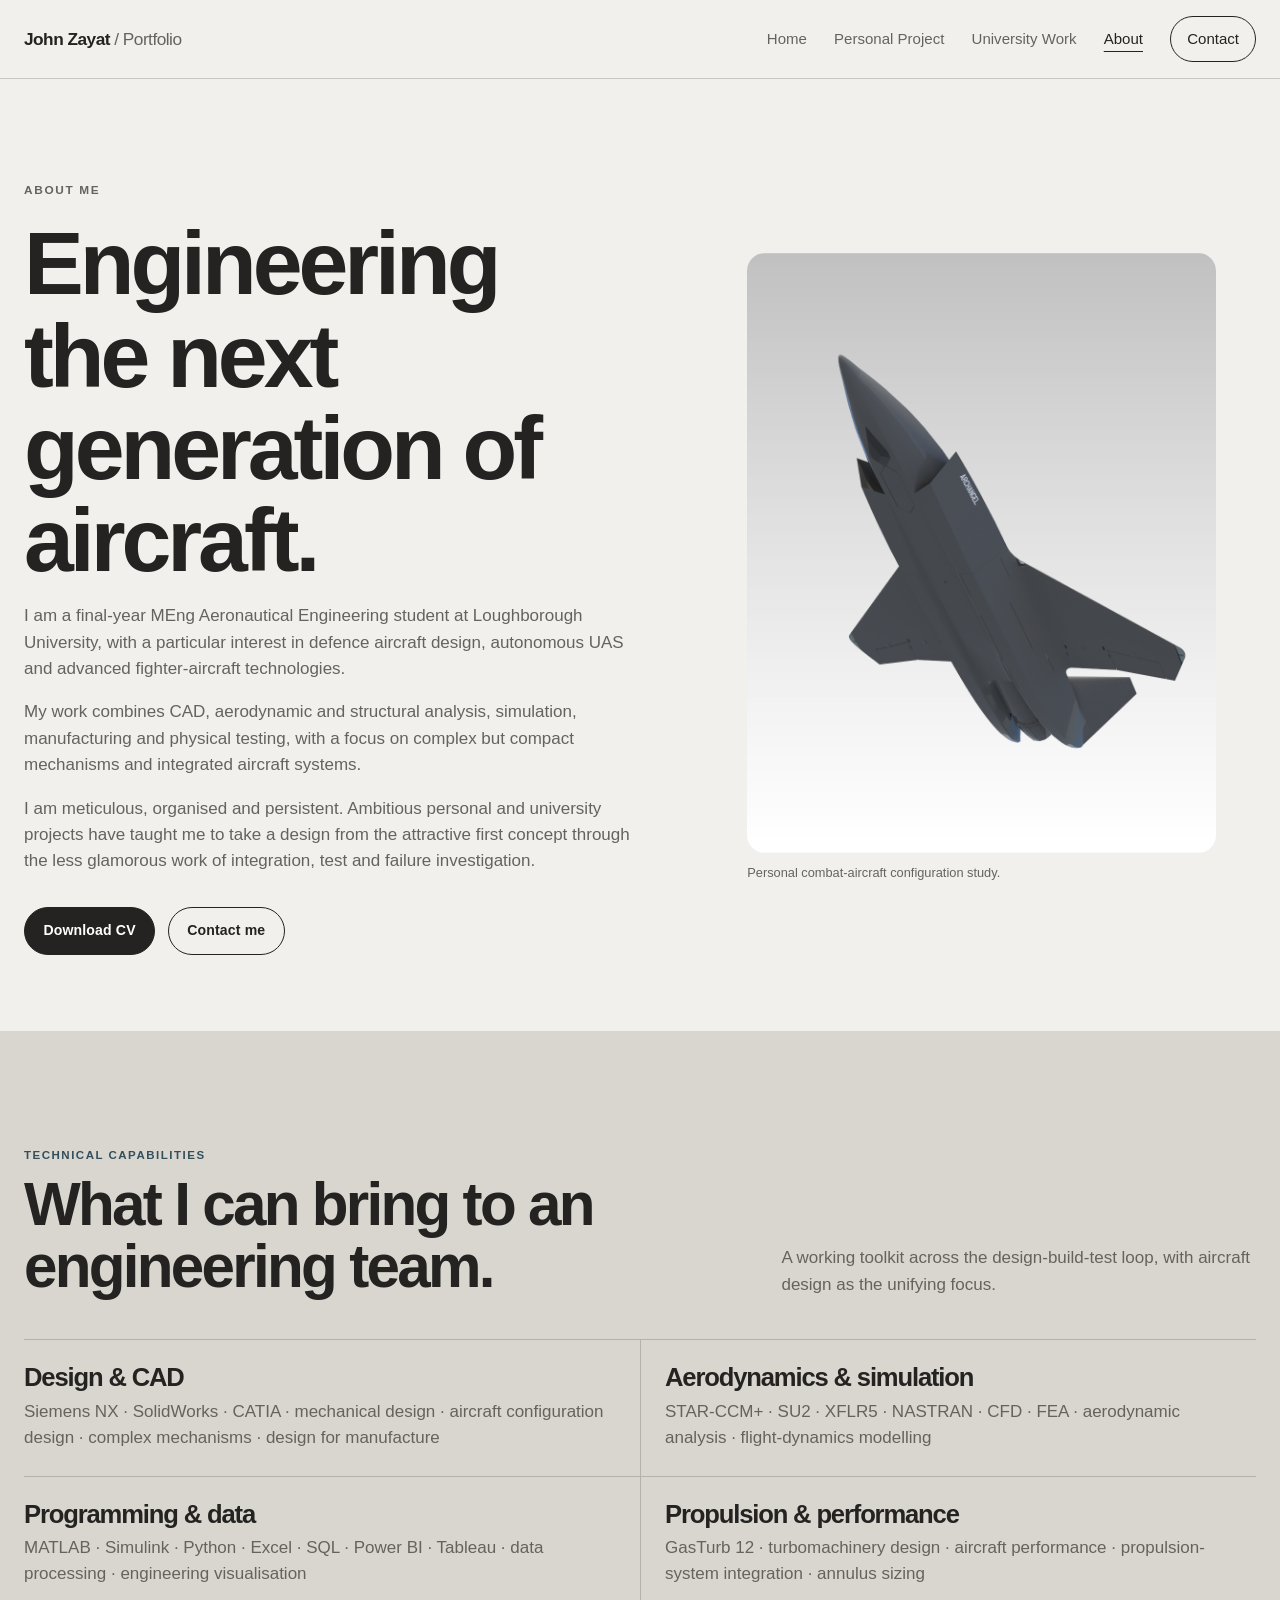
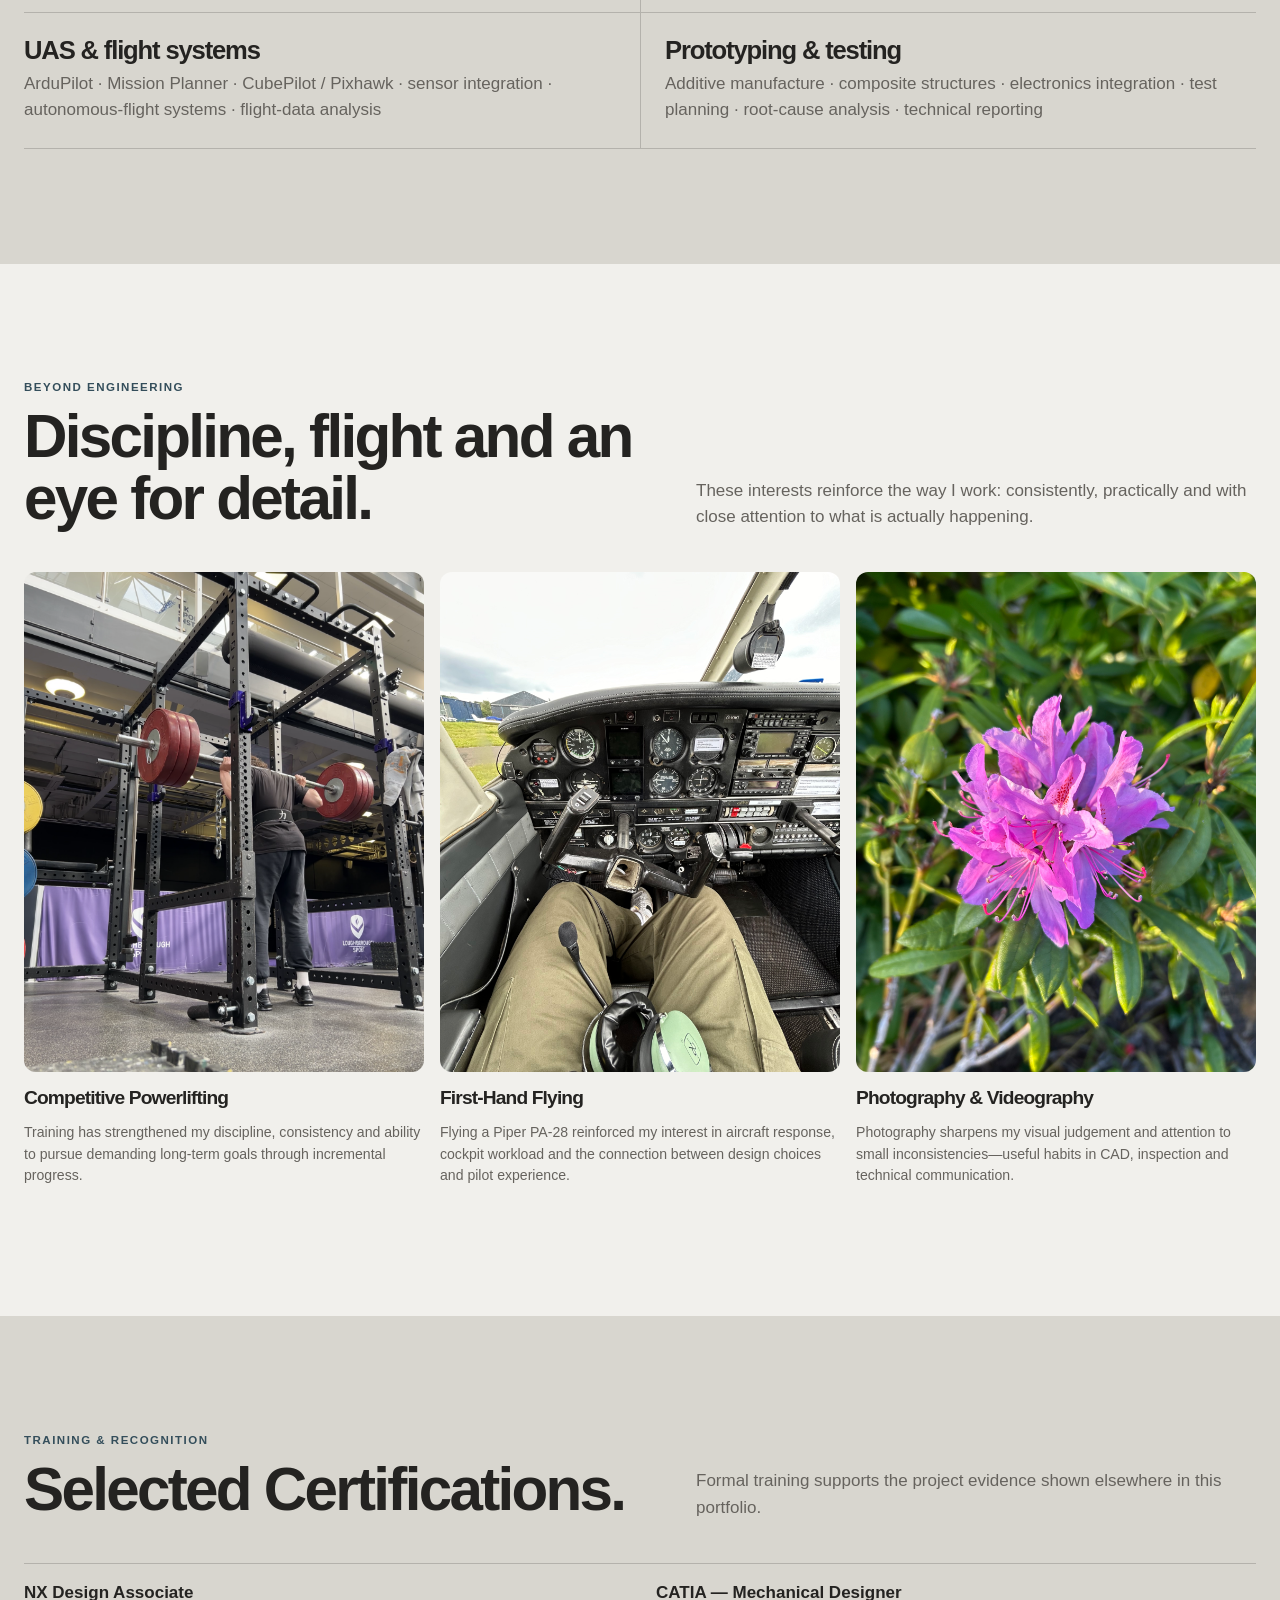
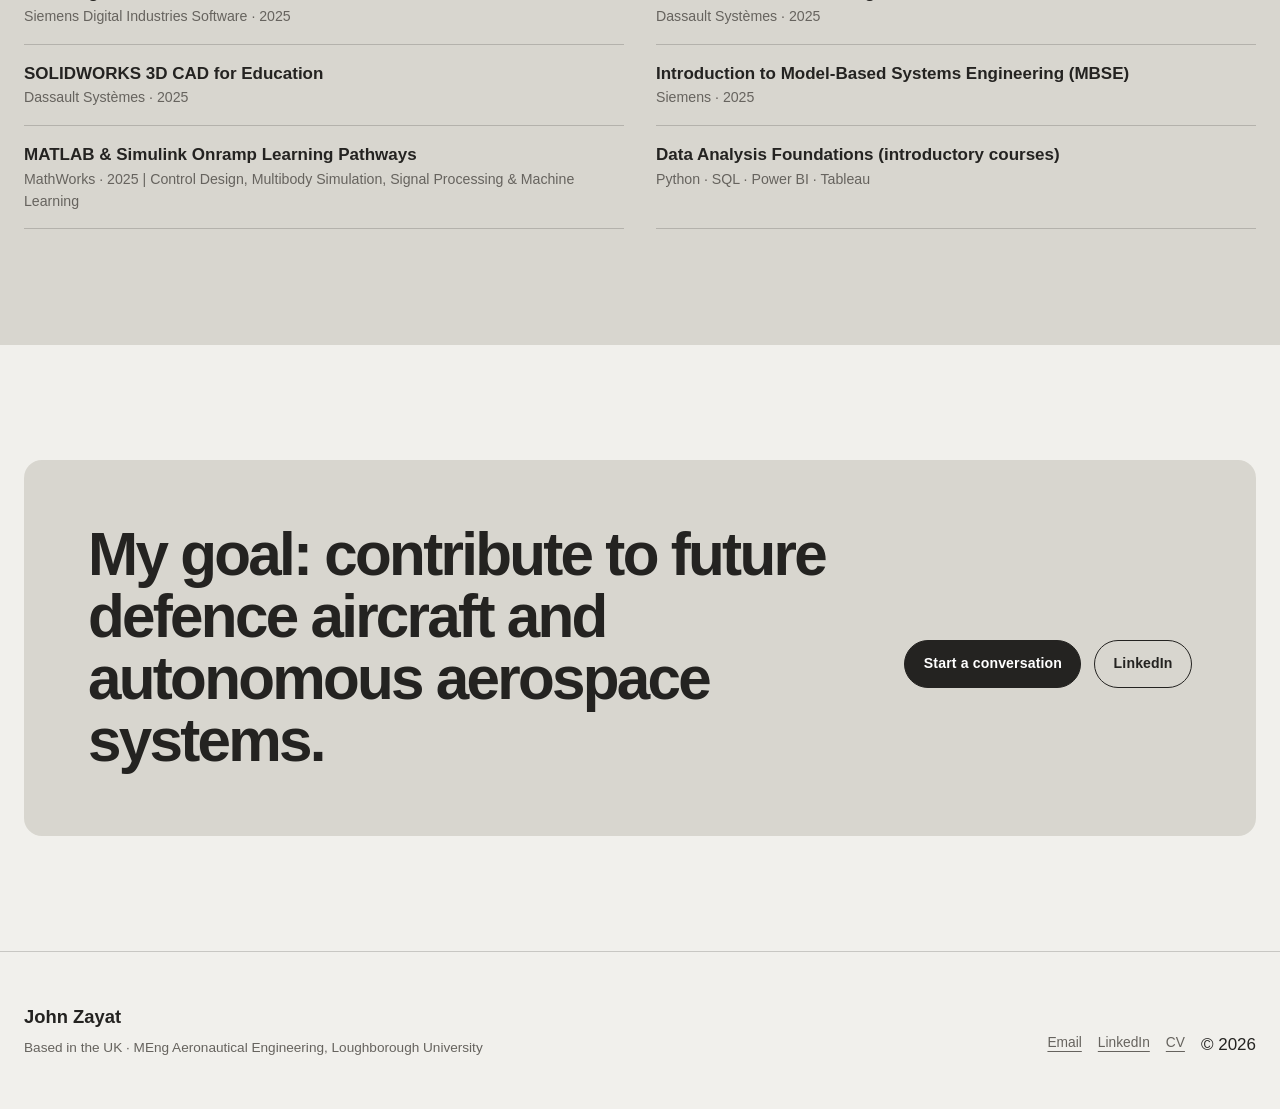
==== commit e490406f: "Update about.html Updated section titles and descriptions for clarity and consistency in the trainin" ====
--- a/about.html
+++ b/about.html
@@ -35,8 +35,8 @@
       </div>
     </div></section>
 
-    <section class="section alt"><div class="container"><div class="section-head"><div><span class="kicker">Training & recognition</span><h2>Selected certifications.</h2></div><p>Formal training supports the project evidence shown elsewhere in this portfolio.</p></div>
-      <div class="certificate-list"><div><strong>NX Design Associate</strong><small>Siemens Digital Industries Software · 2025</small></div><div><strong>CATIA — Mechanical Designer</strong><small>Dassault Systèmes · 2025</small></div><div><strong>SOLIDWORKS 3D CAD for Education</strong><small>Dassault Systèmes · 2025</small></div><div><strong>Introduction to Model-Based Systems Engineering</strong><small>Siemens · 2025</small></div><div><strong>MATLAB & Simulink learning pathways</strong><small>MathWorks · Control, multibody, signal processing, machine learning</small></div><div><strong>Data analysis foundations</strong><small>Python · SQL · Power BI · Tableau</small></div></div>
+    <section class="section alt"><div class="container"><div class="section-head"><div><span class="kicker">Training & Recognition</span><h2>Selected Certifications.</h2></div><p>Formal training supports the project evidence shown elsewhere in this portfolio.</p></div>
+      <div class="certificate-list"><div><strong>NX Design Associate</strong><small>Siemens Digital Industries Software · 2025</small></div><div><strong>CATIA — Mechanical Designer</strong><small>Dassault Systèmes · 2025</small></div><div><strong>SOLIDWORKS 3D CAD for Education</strong><small>Dassault Systèmes · 2025</small></div><div><strong>Introduction to Model-Based Systems Engineering (MBSE)</strong><small>Siemens · 2025</small></div><div><strong>MATLAB & Simulink Onramp Learning Pathways</strong><small>MathWorks · 2025 | Control Design, Multibody Simulation, Signal Processing & Machine Learning</small></div><div><strong>Data Analysis Foundations (introductory courses)</strong><small>Python · SQL · Power BI · Tableau</small></div></div>
     </div></section>
 
     <section class="section"><div class="container cta-band"><h2>My goal: contribute to future defence aircraft and autonomous aerospace systems.</h2><div class="actions"><a class="button" href="contact.html">Start a conversation</a><a class="button secondary" href="https://www.linkedin.com/in/john-zayat-956365253/" target="_blank" rel="noreferrer">LinkedIn</a></div></div></section>
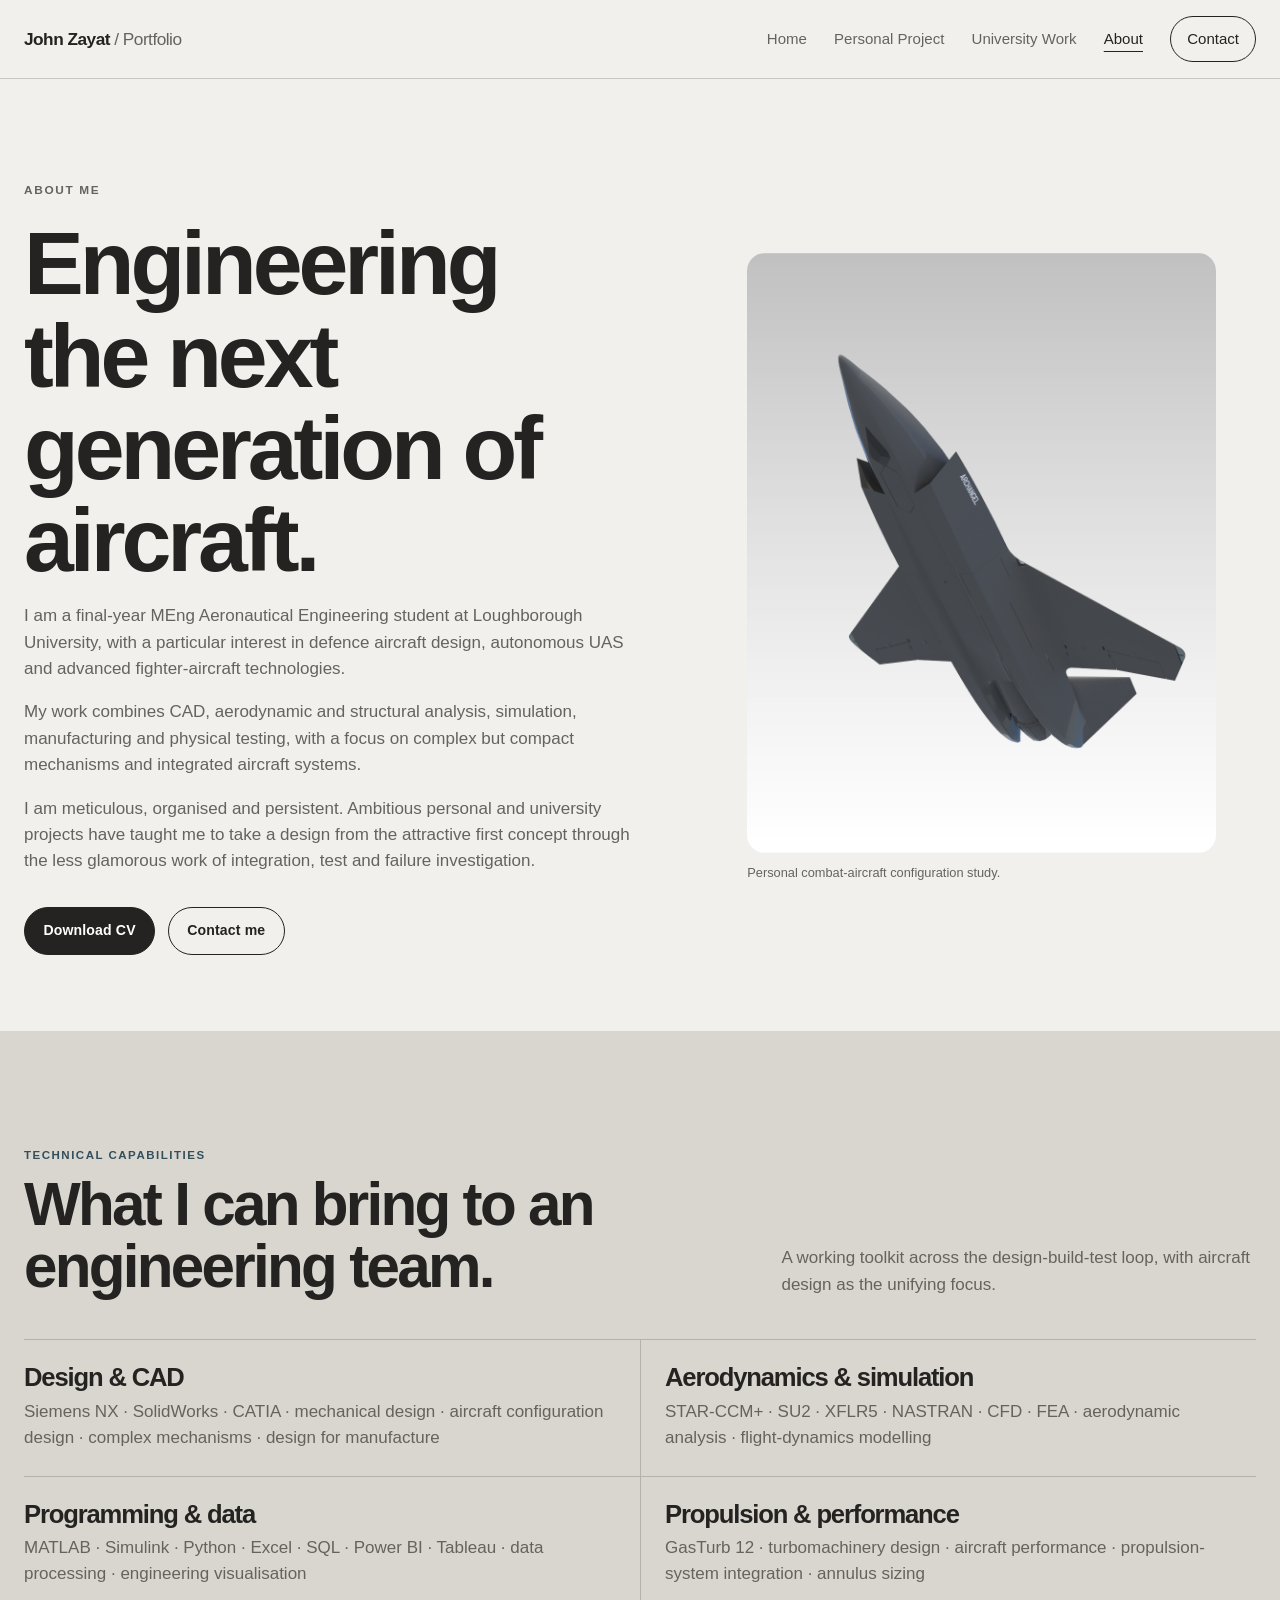
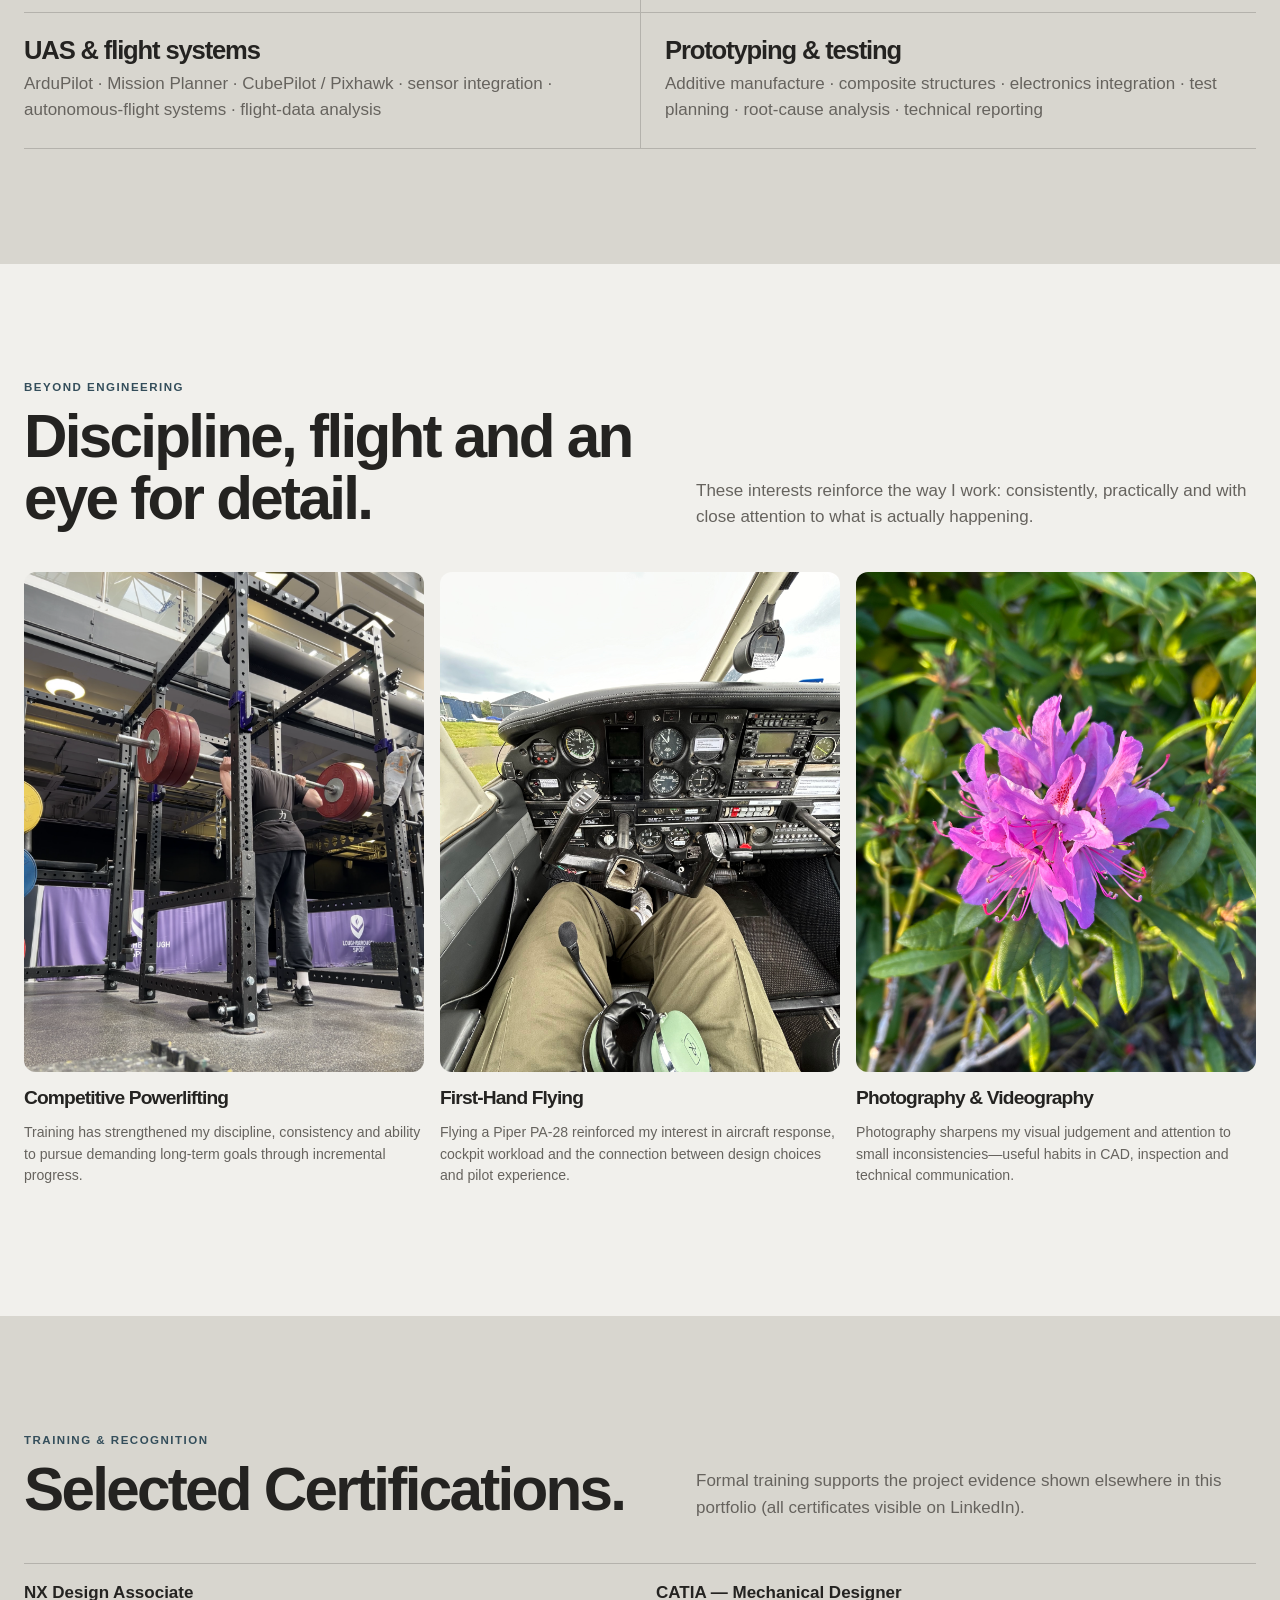
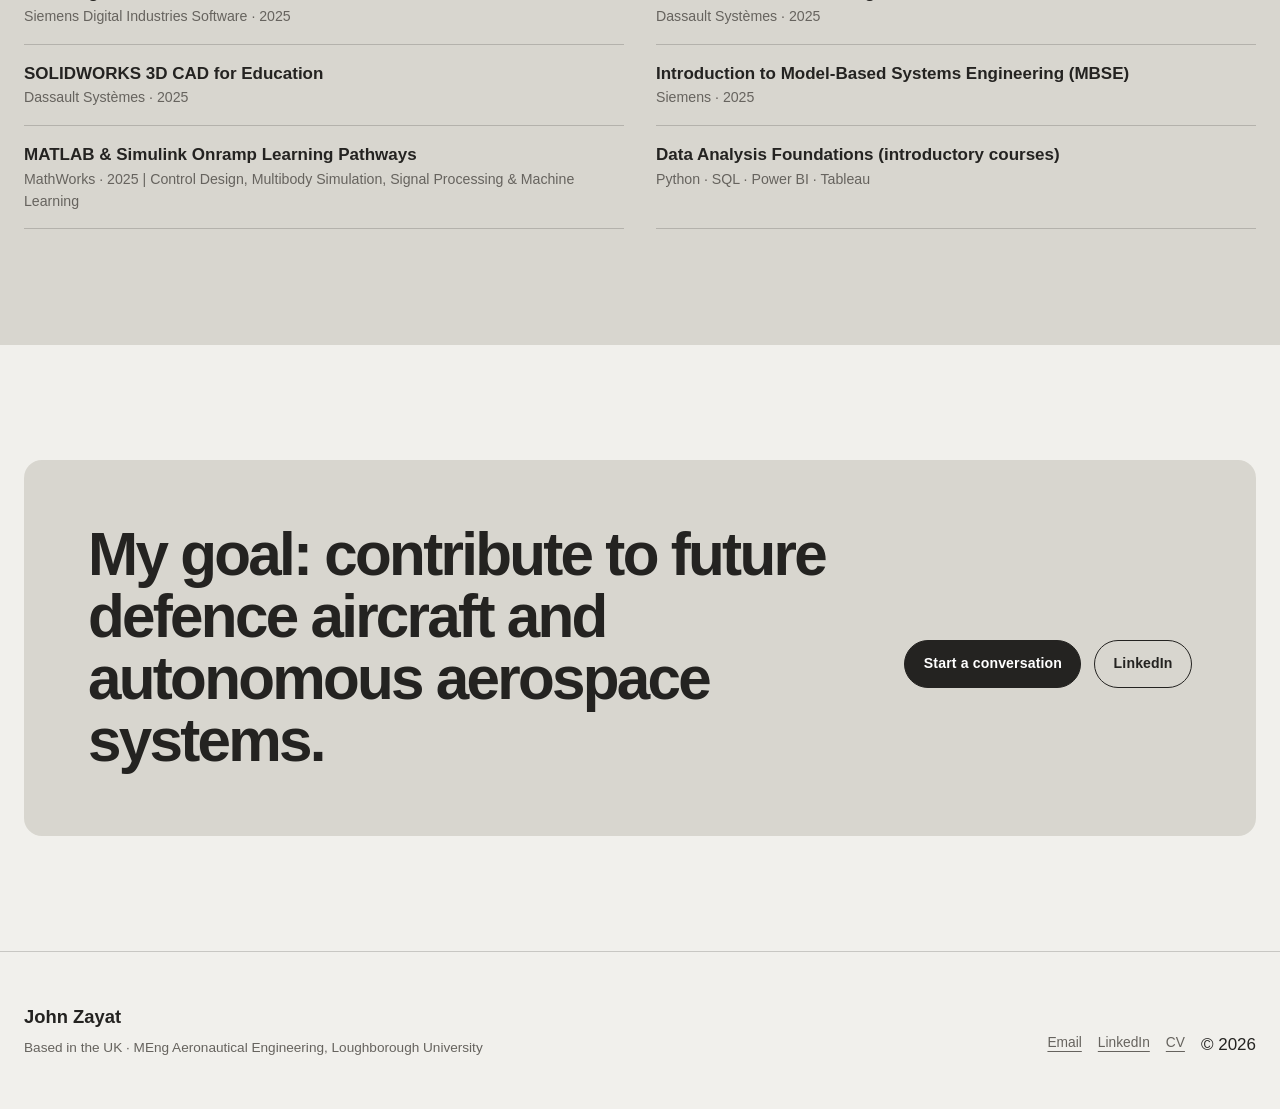
==== commit 1e4bfbae: "Update about.html" ====
--- a/about.html
+++ b/about.html
@@ -35,7 +35,7 @@
       </div>
     </div></section>
 
-    <section class="section alt"><div class="container"><div class="section-head"><div><span class="kicker">Training & Recognition</span><h2>Selected Certifications.</h2></div><p>Formal training supports the project evidence shown elsewhere in this portfolio.</p></div>
+    <section class="section alt"><div class="container"><div class="section-head"><div><span class="kicker">Training & Recognition</span><h2>Selected Certifications.</h2></div><p>Formal training supports the project evidence shown elsewhere in this portfolio (all certificates visible on LinkedIn).</p></div>
       <div class="certificate-list"><div><strong>NX Design Associate</strong><small>Siemens Digital Industries Software · 2025</small></div><div><strong>CATIA — Mechanical Designer</strong><small>Dassault Systèmes · 2025</small></div><div><strong>SOLIDWORKS 3D CAD for Education</strong><small>Dassault Systèmes · 2025</small></div><div><strong>Introduction to Model-Based Systems Engineering (MBSE)</strong><small>Siemens · 2025</small></div><div><strong>MATLAB & Simulink Onramp Learning Pathways</strong><small>MathWorks · 2025 | Control Design, Multibody Simulation, Signal Processing & Machine Learning</small></div><div><strong>Data Analysis Foundations (introductory courses)</strong><small>Python · SQL · Power BI · Tableau</small></div></div>
     </div></section>
 
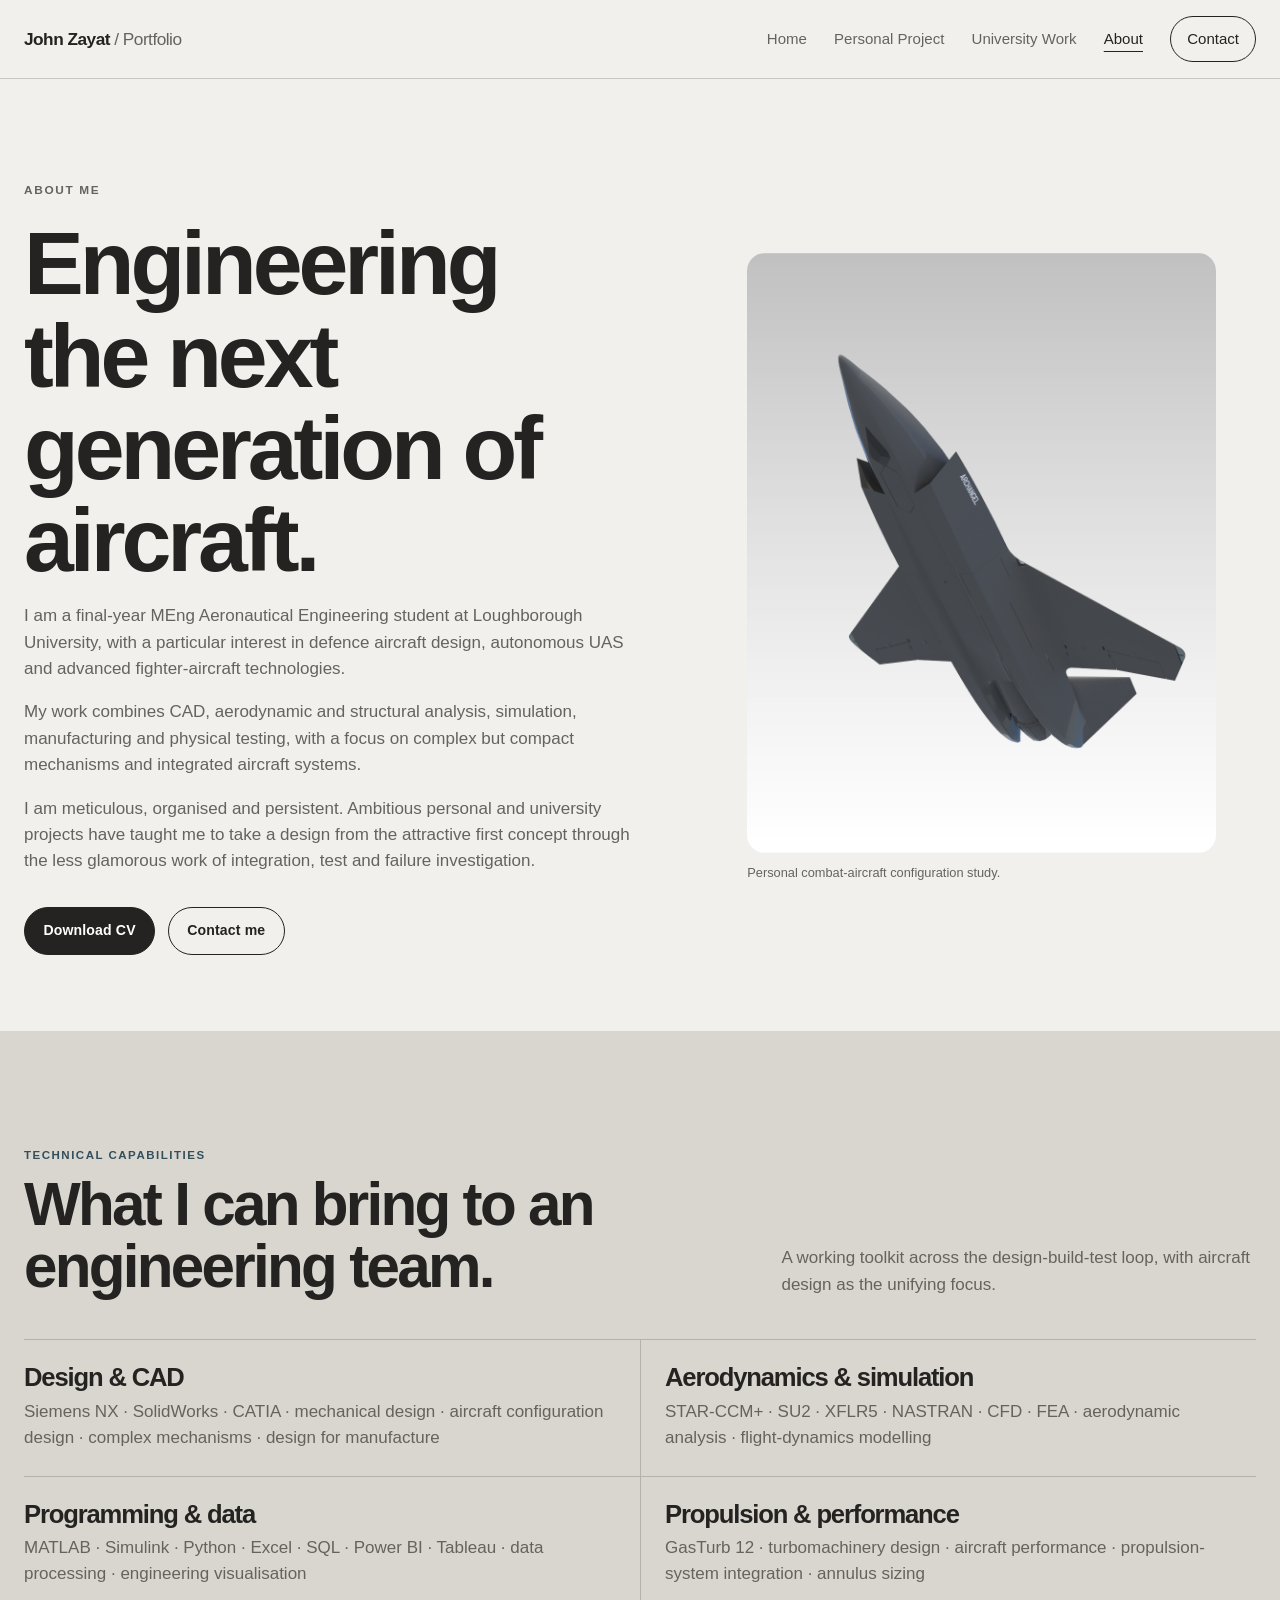
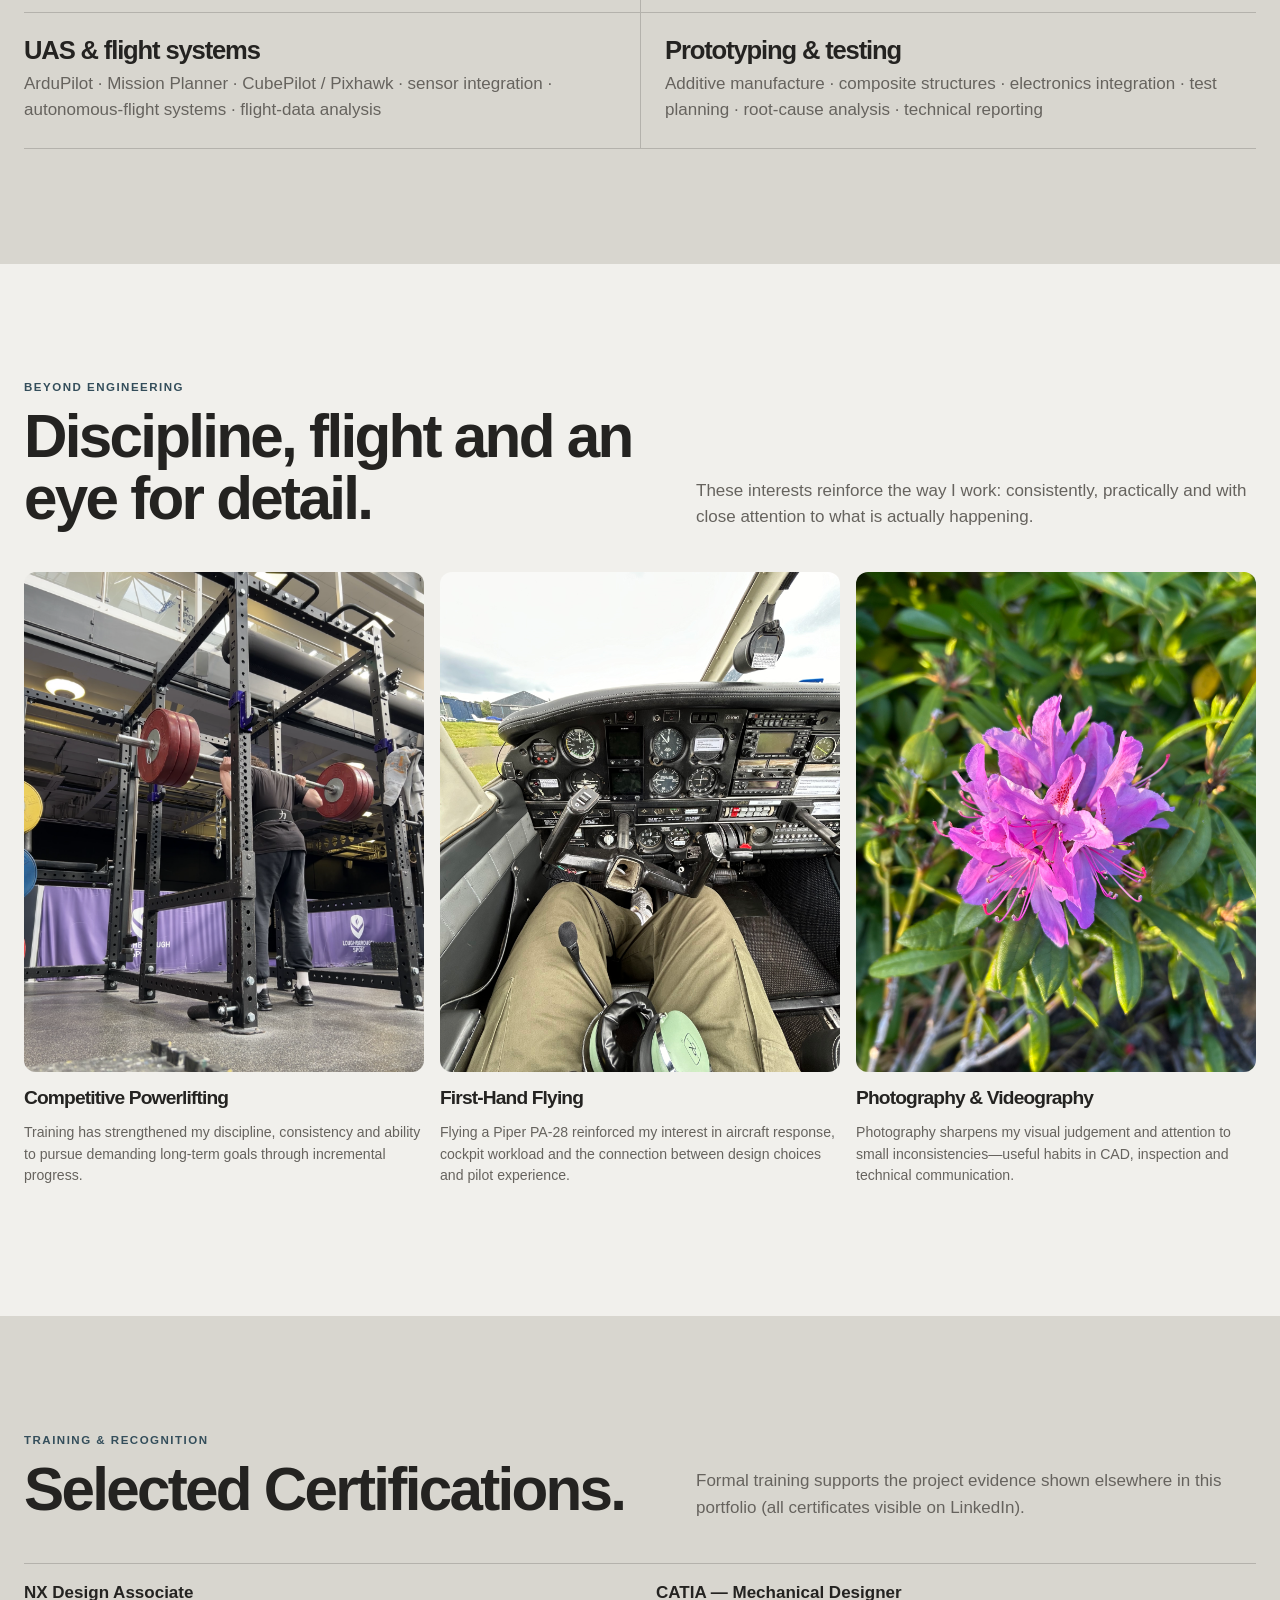
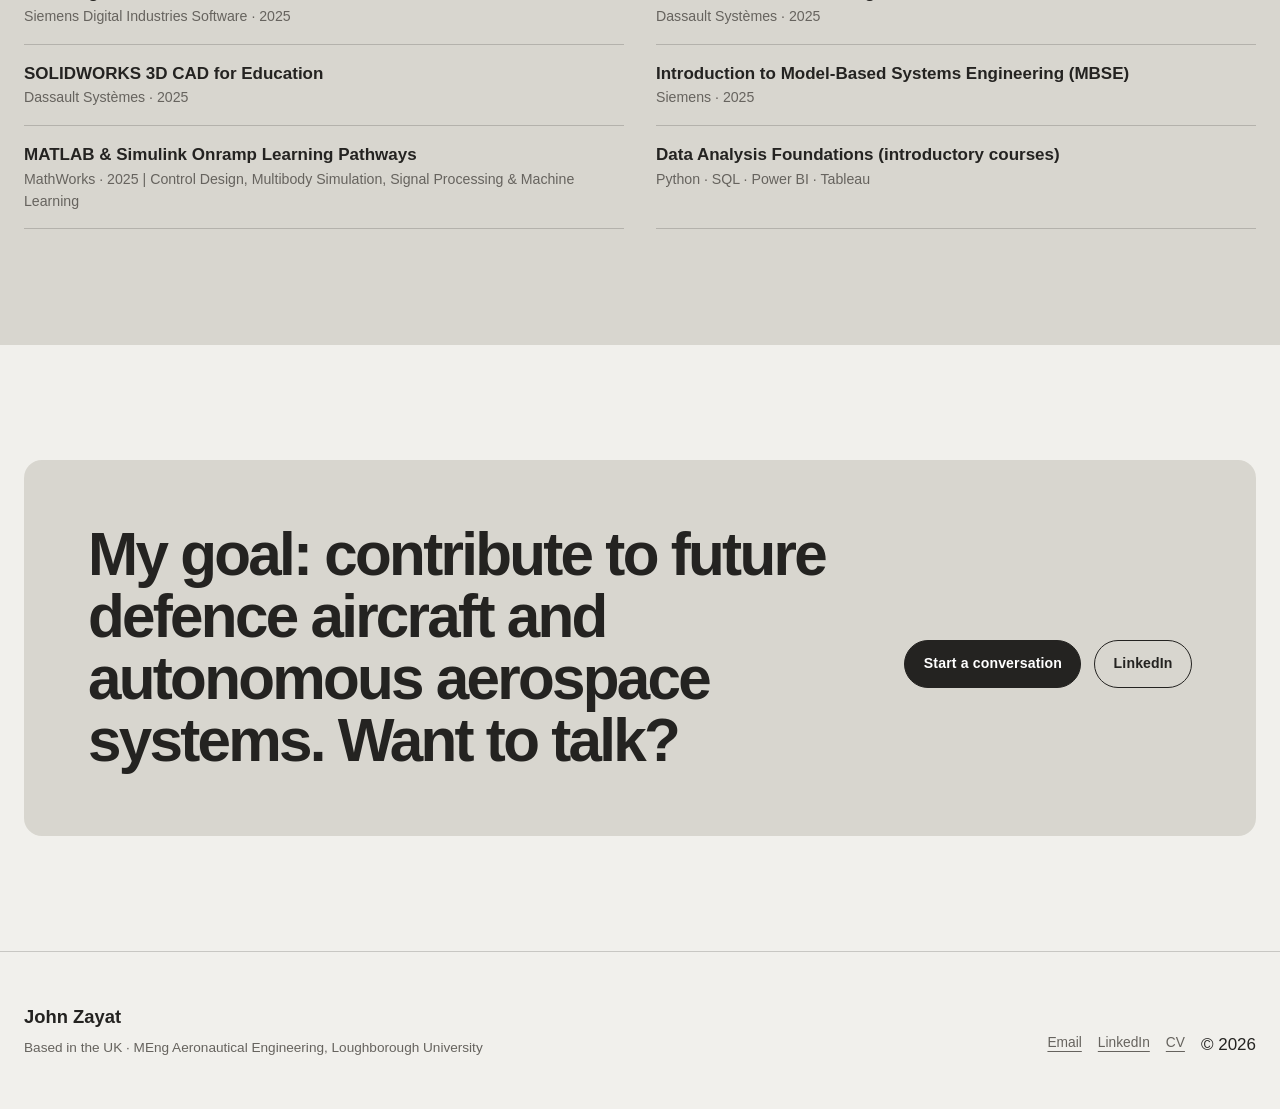
==== commit 46e885b5: "Update about.html" ====
--- a/about.html
+++ b/about.html
@@ -39,7 +39,7 @@
       <div class="certificate-list"><div><strong>NX Design Associate</strong><small>Siemens Digital Industries Software · 2025</small></div><div><strong>CATIA — Mechanical Designer</strong><small>Dassault Systèmes · 2025</small></div><div><strong>SOLIDWORKS 3D CAD for Education</strong><small>Dassault Systèmes · 2025</small></div><div><strong>Introduction to Model-Based Systems Engineering (MBSE)</strong><small>Siemens · 2025</small></div><div><strong>MATLAB & Simulink Onramp Learning Pathways</strong><small>MathWorks · 2025 | Control Design, Multibody Simulation, Signal Processing & Machine Learning</small></div><div><strong>Data Analysis Foundations (introductory courses)</strong><small>Python · SQL · Power BI · Tableau</small></div></div>
     </div></section>
 
-    <section class="section"><div class="container cta-band"><h2>My goal: contribute to future defence aircraft and autonomous aerospace systems.</h2><div class="actions"><a class="button" href="contact.html">Start a conversation</a><a class="button secondary" href="https://www.linkedin.com/in/john-zayat-956365253/" target="_blank" rel="noreferrer">LinkedIn</a></div></div></section>
+    <section class="section"><div class="container cta-band"><h2>My goal: contribute to future defence aircraft and autonomous aerospace systems. Want to talk?</h2><div class="actions"><a class="button" href="contact.html">Start a conversation</a><a class="button secondary" href="https://www.linkedin.com/in/john-zayat-956365253/" target="_blank" rel="noreferrer">LinkedIn</a></div></div></section>
   </main>
   <footer class="site-footer"><div class="container footer-grid"><div><div class="footer-title">John Zayat</div><p class="footer-copy">Based in the UK · MEng Aeronautical Engineering, Loughborough University</p></div><div class="footer-links"><a href="mailto:johnzayat360@gmail.com">Email</a><a href="https://www.linkedin.com/in/john-zayat-956365253/" target="_blank" rel="noreferrer">LinkedIn</a><a href="assets/John-Zayat-CV.pdf" download>CV</a><span>© <span data-year></span></span></div></div></footer>
 </body></html>
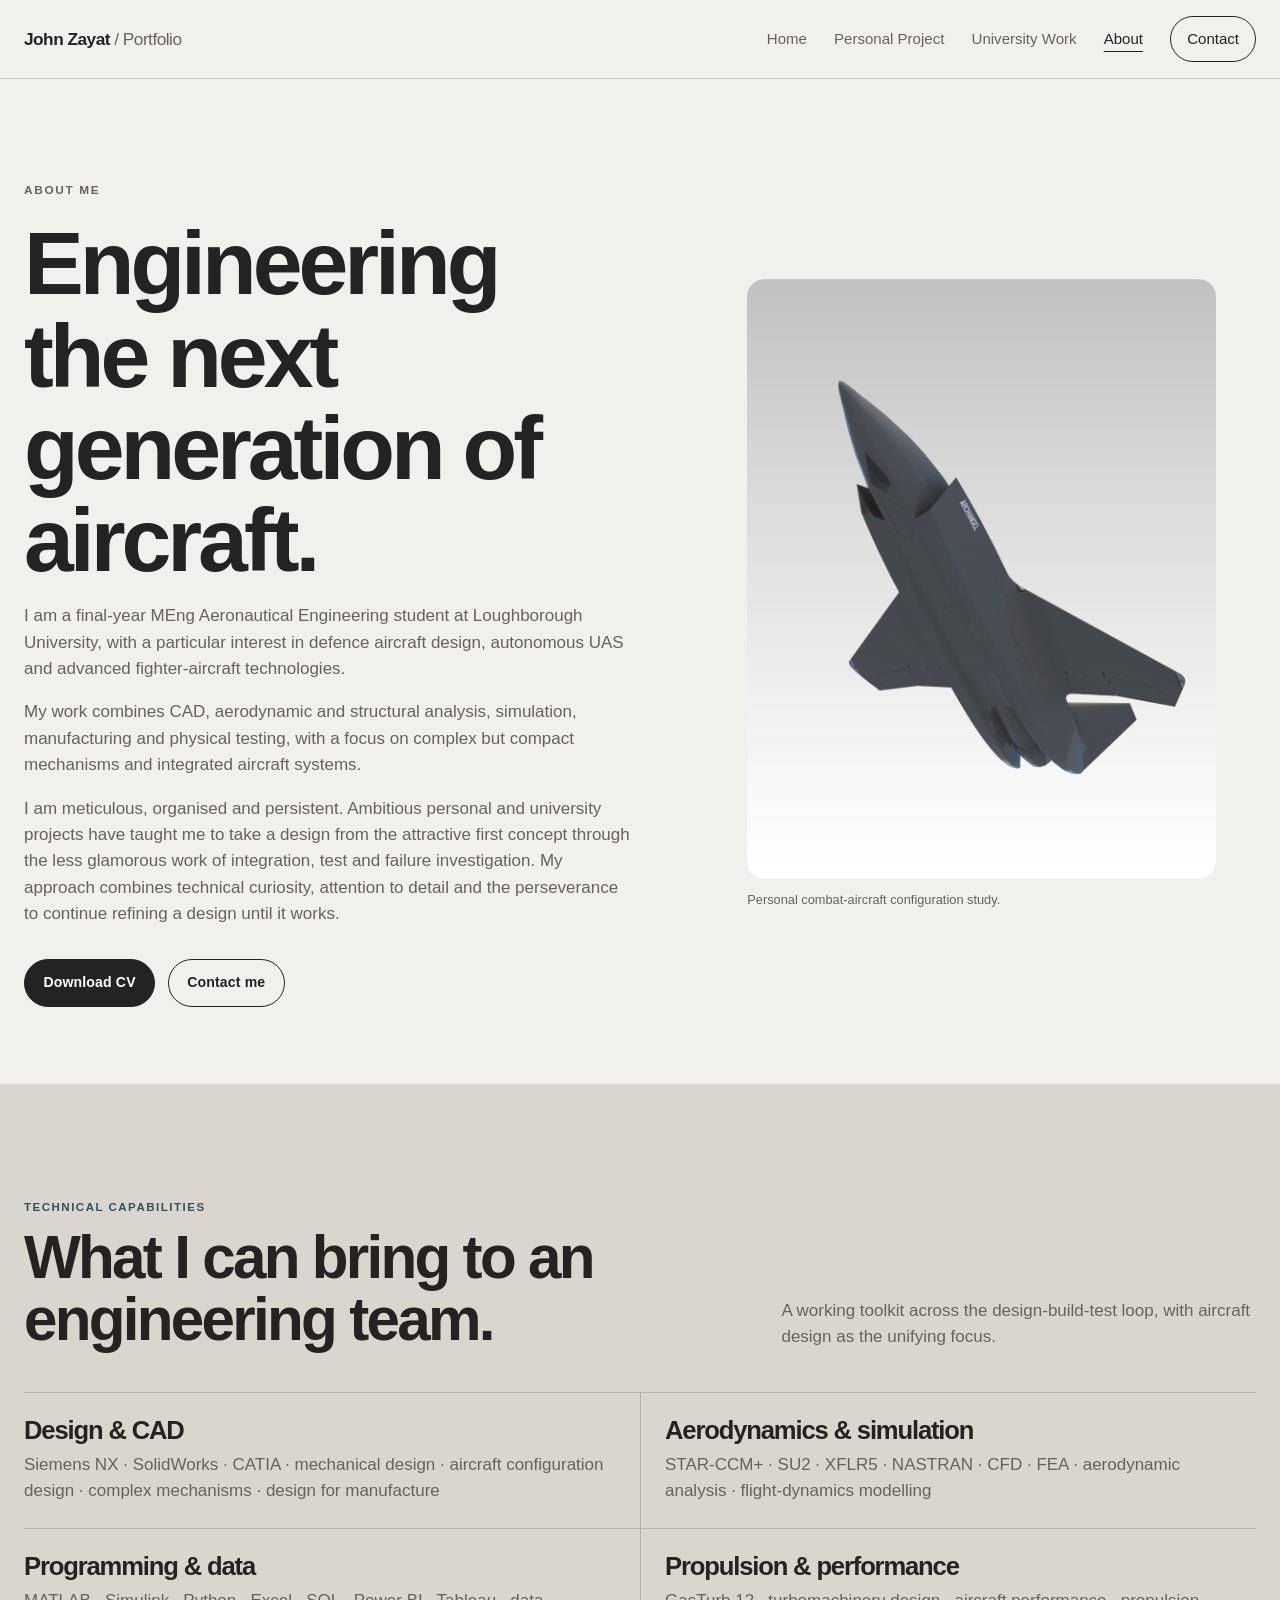
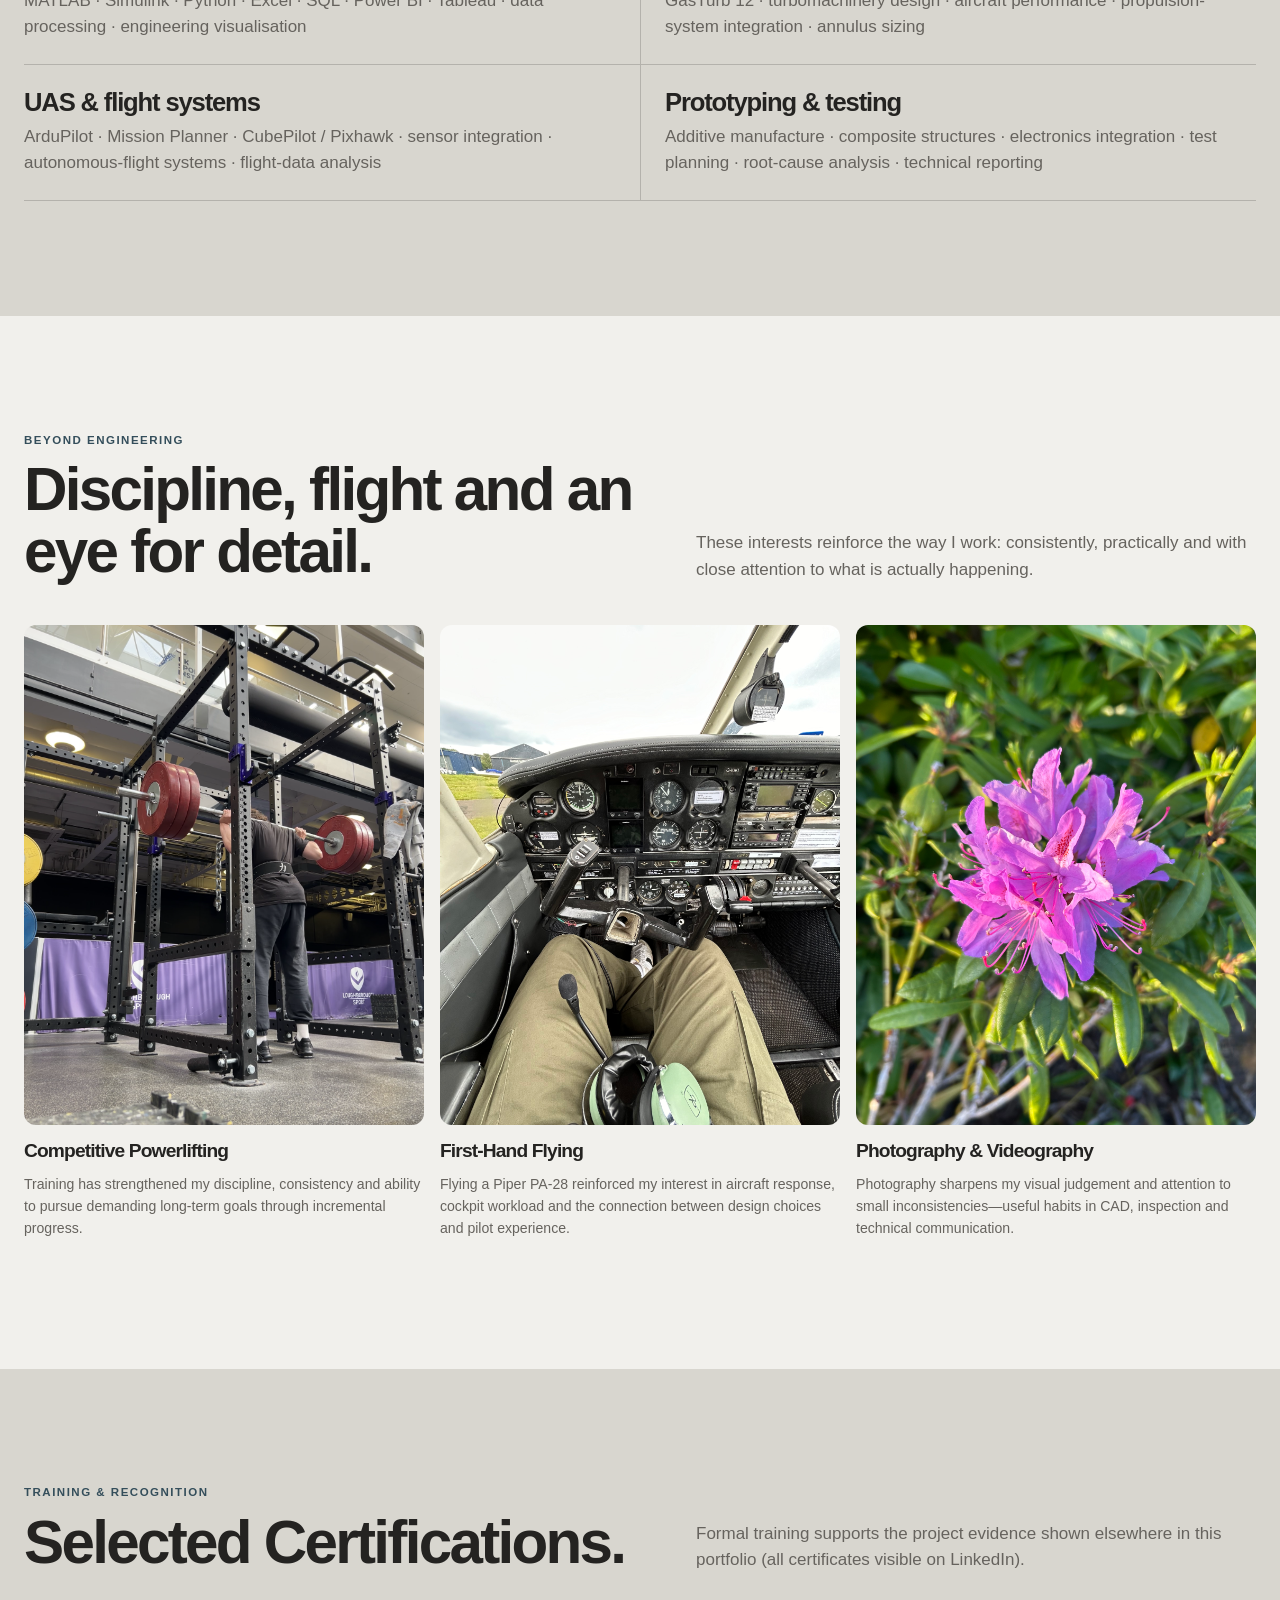
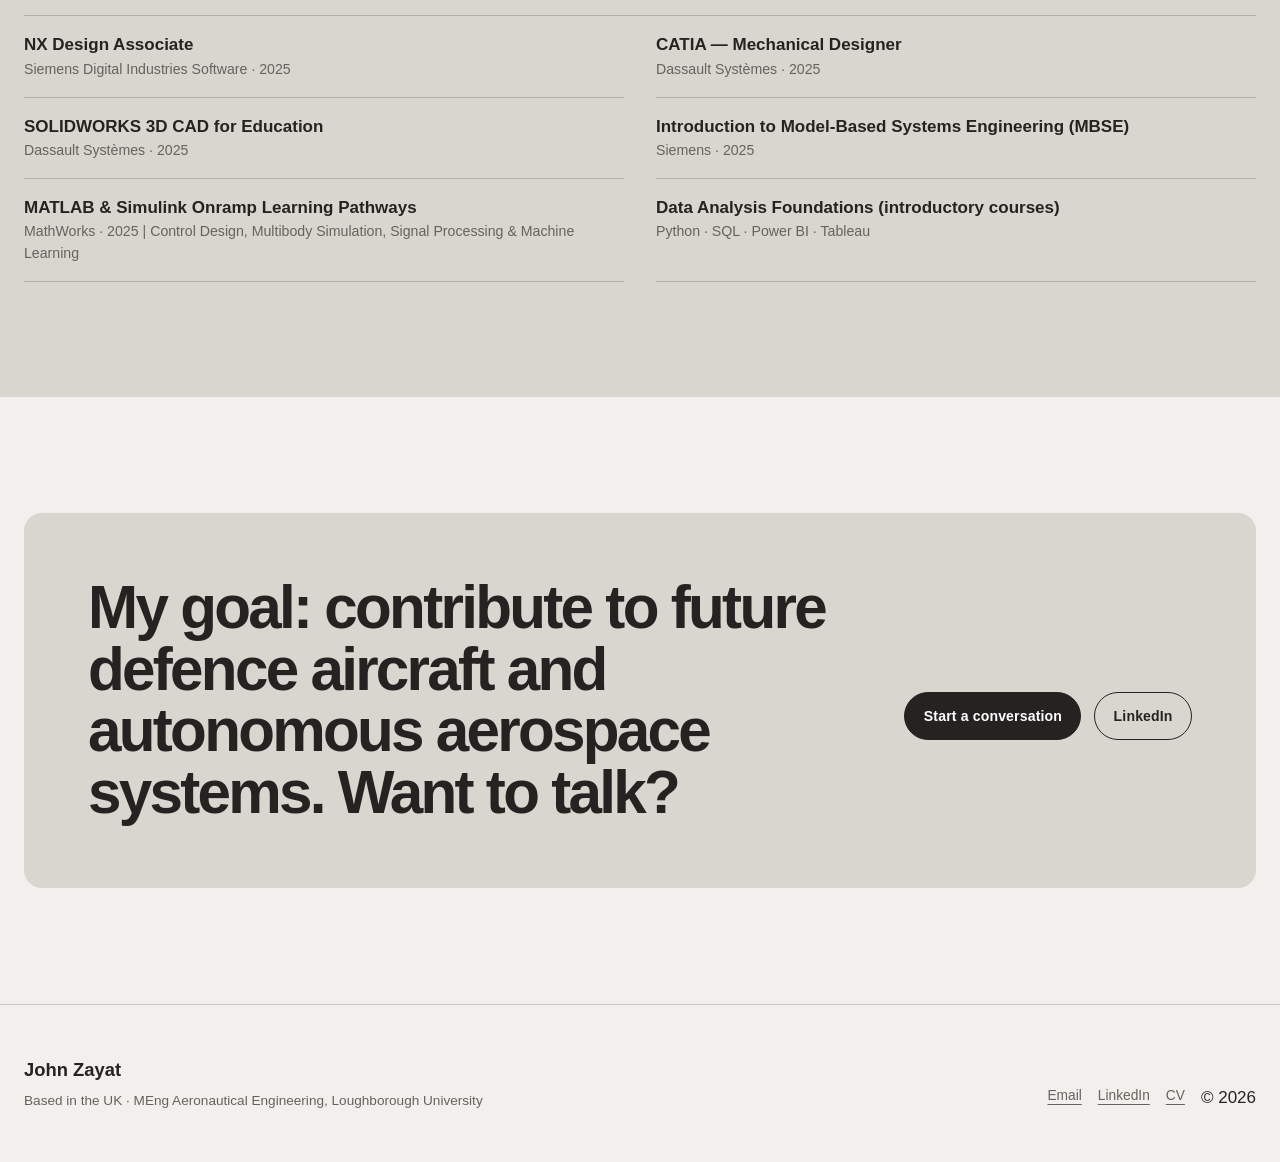
==== commit b4dc0908: "Update about.html" ====
--- a/about.html
+++ b/about.html
@@ -12,7 +12,7 @@
 
   <main id="main">
     <section class="page-hero"><div class="container about-hero-grid">
-      <div><p class="eyebrow">About me</p><h1>Engineering the next generation of aircraft.</h1><p>I am a final-year MEng Aeronautical Engineering student at Loughborough University, with a particular interest in defence aircraft design, autonomous UAS and advanced fighter-aircraft technologies.</p><p>My work combines CAD, aerodynamic and structural analysis, simulation, manufacturing and physical testing, with a focus on complex but compact mechanisms and integrated aircraft systems.</p><p>I am meticulous, organised and persistent. Ambitious personal and university projects have taught me to take a design from the attractive first concept through the less glamorous work of integration, test and failure investigation.</p><div class="actions"><a class="button" href="assets/John-Zayat-CV.pdf" download>Download CV</a><a class="button secondary" href="contact.html">Contact me</a></div></div>
+      <div><p class="eyebrow">About me</p><h1>Engineering the next generation of aircraft.</h1><p>I am a final-year MEng Aeronautical Engineering student at Loughborough University, with a particular interest in defence aircraft design, autonomous UAS and advanced fighter-aircraft technologies.</p><p>My work combines CAD, aerodynamic and structural analysis, simulation, manufacturing and physical testing, with a focus on complex but compact mechanisms and integrated aircraft systems.</p><p>I am meticulous, organised and persistent. Ambitious personal and university projects have taught me to take a design from the attractive first concept through the less glamorous work of integration, test and failure investigation. My approach combines technical curiosity, attention to detail and the perseverance to continue refining a design until it works.</p><div class="actions"><a class="button" href="assets/John-Zayat-CV.pdf" download>Download CV</a><a class="button secondary" href="contact.html">Contact me</a></div></div>
       <figure><div class="about-portrait"><img src="assets/about-aircraft.png" alt="CAD rendering of an advanced combat-aircraft concept"></div><figcaption class="caption">Personal combat-aircraft configuration study.</figcaption></figure>
     </div></section>
 
--- a/styles.css
+++ b/styles.css
@@ -355,6 +355,24 @@
 .team-callout { display: grid; grid-template-columns: .7fr 1.3fr; gap: 2rem; padding: 2rem; border-radius: 14px; background: var(--ink); color: var(--paper); }
 .team-callout p { margin: 0; color: #c9c5bd; }
 
+.uav-gallery {
+  display: grid;
+  grid-template-columns: repeat(3, minmax(0, 1fr));
+  gap: 1rem;
+  margin-top: 1rem;
+}
+
+.uav-gallery figure {
+  display: grid;
+  grid-template-rows: auto 1fr;
+  min-width: 0;
+  margin: 0;
+  overflow: hidden;
+  border: 1px solid var(--line);
+  border-radius: 14px;
+  background: var(--paper-soft);
+}
+
 .uav-gallery a {
   display: block;
   width: 100%;
@@ -370,9 +388,17 @@
   object-fit: contain;
 }
 
-.uav-gallery figure {
-  display: grid;
-  grid-template-rows: auto 1fr;
+.uav-gallery figcaption {
+  padding: 0.85rem 1rem;
+  border-top: 1px solid var(--line);
+  color: var(--muted);
+  font-size: 0.82rem;
+  line-height: 1.45;
+}
+
+.team-callout p {
+  margin: 0;
+  color: #c9c5bd;
 }
 
 .module-years {
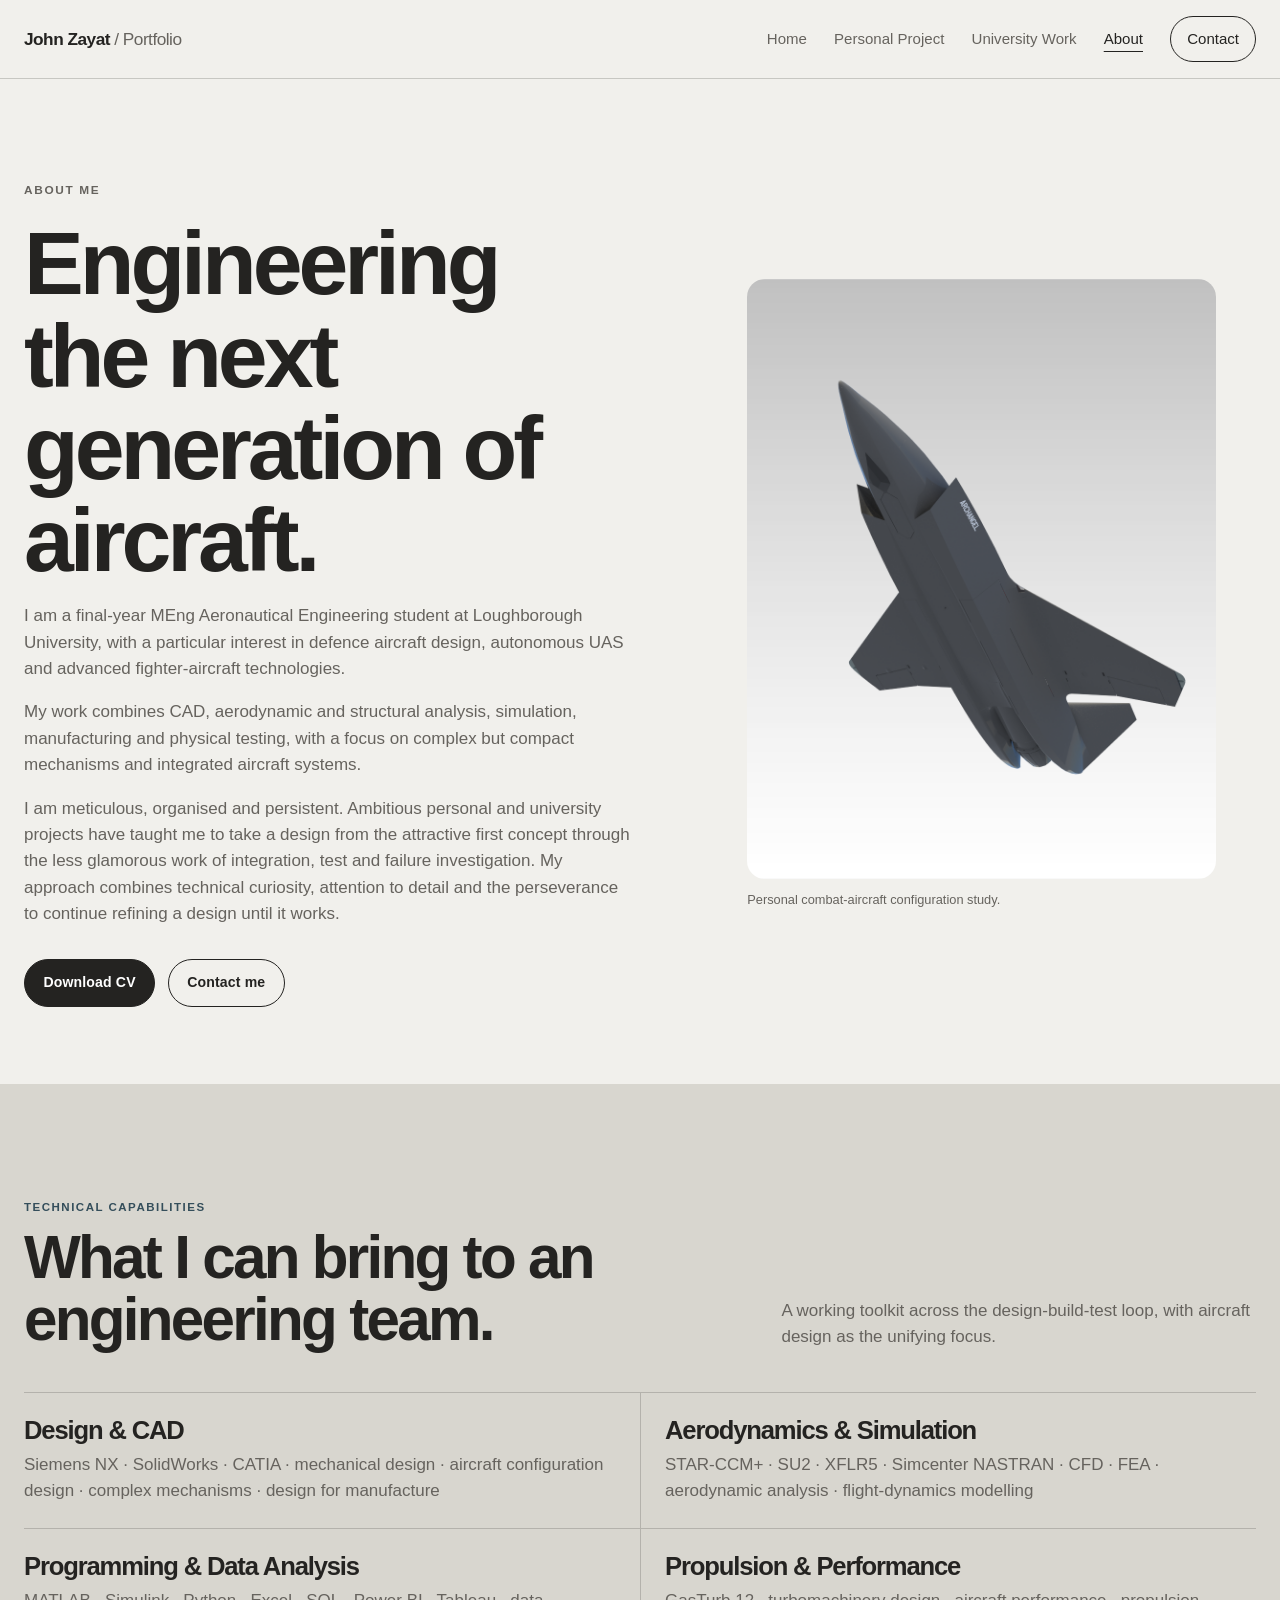
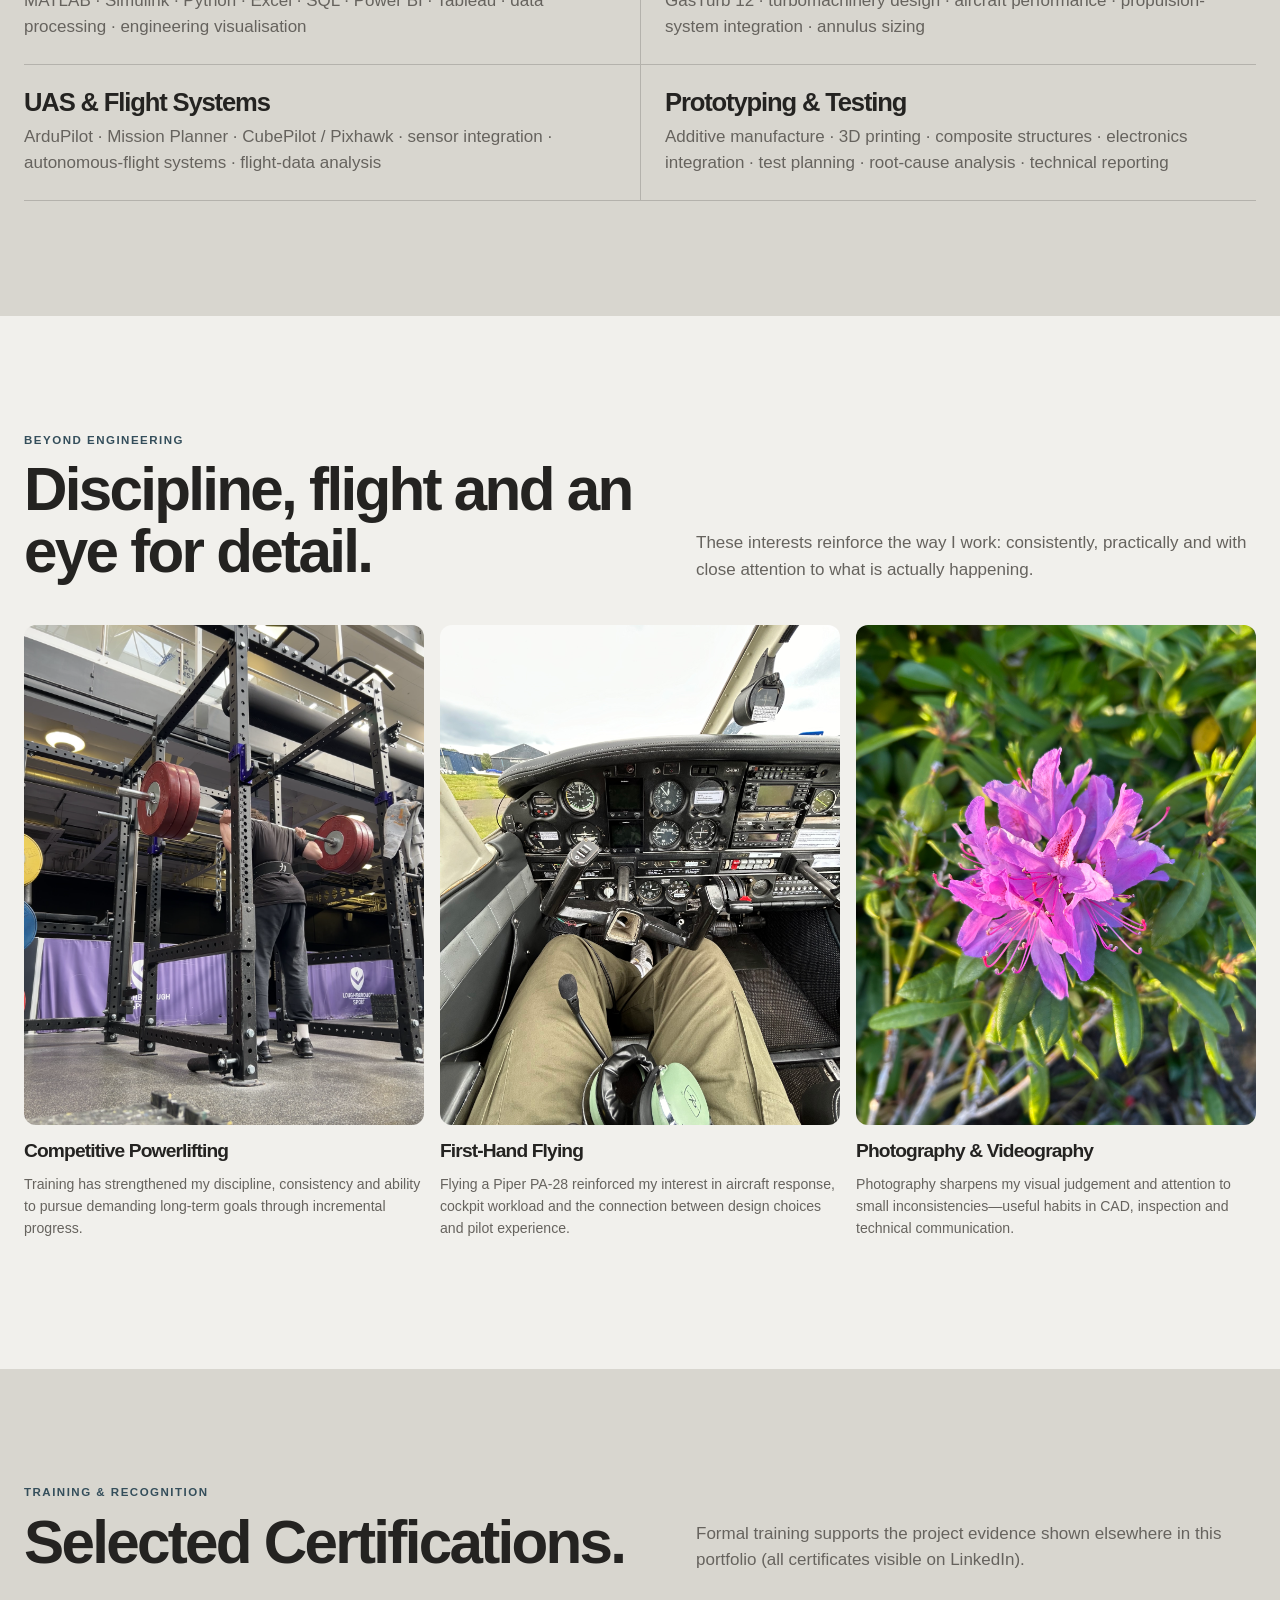
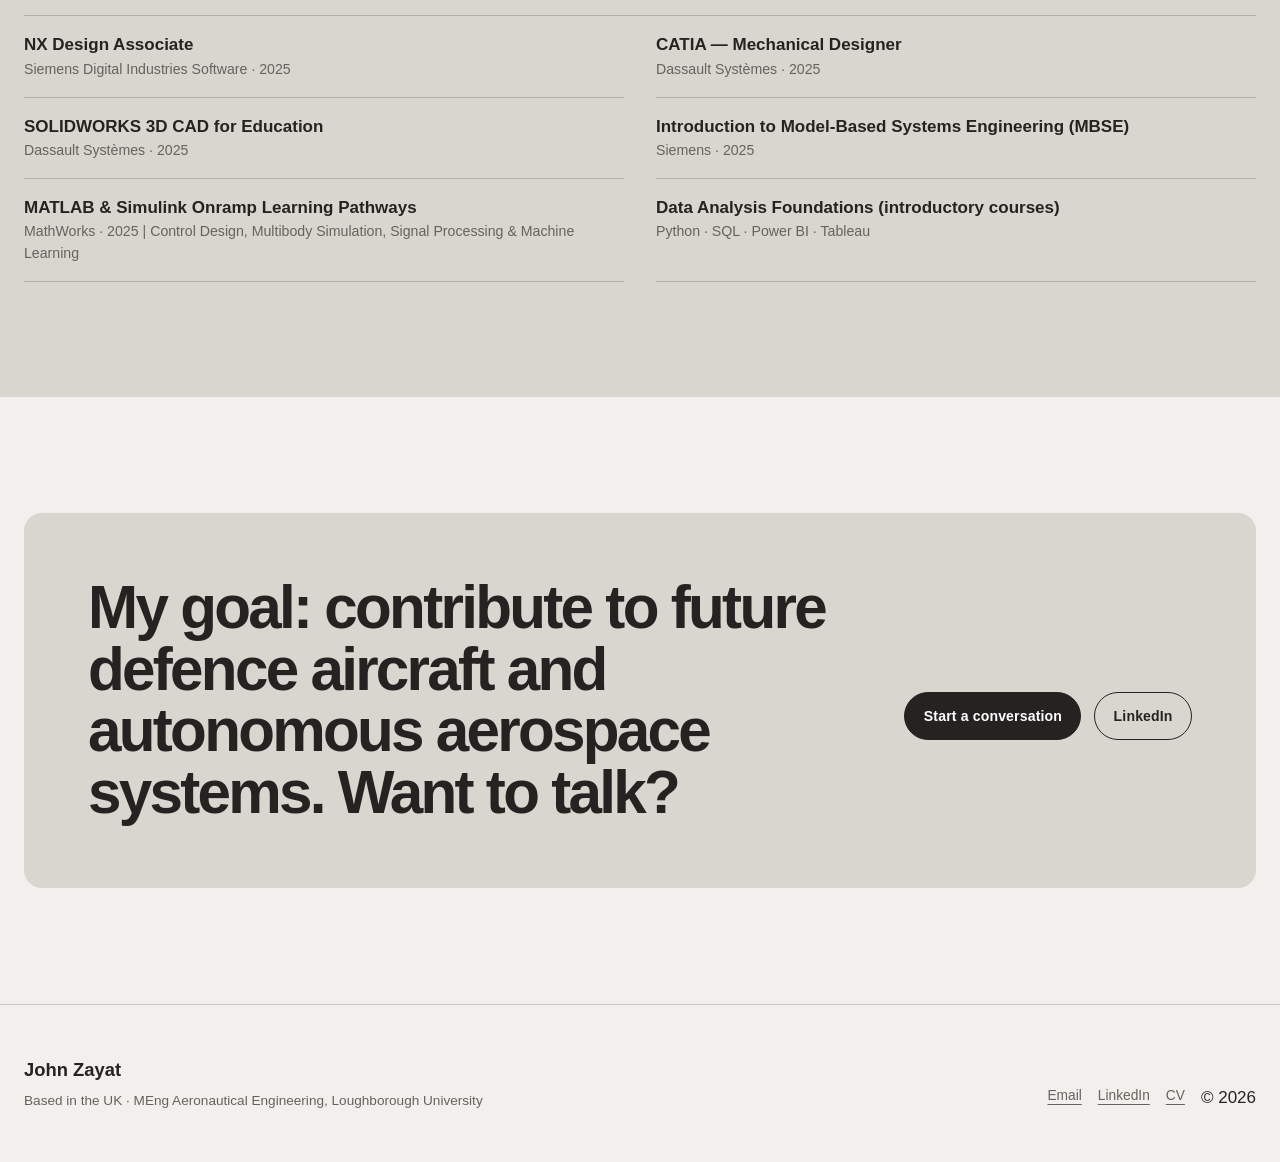
==== commit b2ec1568: "Update skills section with new categories and details" ====
--- a/about.html
+++ b/about.html
@@ -19,11 +19,11 @@
     <section class="section alt"><div class="container"><div class="section-head"><div><span class="kicker">Technical capabilities</span><h2>What I can bring to an engineering team.</h2></div><p>A working toolkit across the design-build-test loop, with aircraft design as the unifying focus.</p></div>
       <div class="skills-list">
         <div class="skill-group"><h3>Design & CAD</h3><p>Siemens NX · SolidWorks · CATIA · mechanical design · aircraft configuration design · complex mechanisms · design for manufacture</p></div>
-        <div class="skill-group"><h3>Aerodynamics & simulation</h3><p>STAR-CCM+ · SU2 · XFLR5 · NASTRAN · CFD · FEA · aerodynamic analysis · flight-dynamics modelling</p></div>
-        <div class="skill-group"><h3>Programming & data</h3><p>MATLAB · Simulink · Python · Excel · SQL · Power BI · Tableau · data processing · engineering visualisation</p></div>
-        <div class="skill-group"><h3>Propulsion & performance</h3><p>GasTurb 12 · turbomachinery design · aircraft performance · propulsion-system integration · annulus sizing</p></div>
-        <div class="skill-group"><h3>UAS & flight systems</h3><p>ArduPilot · Mission Planner · CubePilot / Pixhawk · sensor integration · autonomous-flight systems · flight-data analysis</p></div>
-        <div class="skill-group"><h3>Prototyping & testing</h3><p>Additive manufacture · composite structures · electronics integration · test planning · root-cause analysis · technical reporting</p></div>
+        <div class="skill-group"><h3>Aerodynamics & Simulation</h3><p>STAR-CCM+ · SU2 · XFLR5 · Simcenter NASTRAN · CFD · FEA · aerodynamic analysis · flight-dynamics modelling</p></div>
+        <div class="skill-group"><h3>Programming & Data Analysis</h3><p>MATLAB · Simulink · Python · Excel · SQL · Power BI · Tableau · data processing · engineering visualisation</p></div>
+        <div class="skill-group"><h3>Propulsion & Performance</h3><p>GasTurb 12 · turbomachinery design · aircraft performance · propulsion-system integration · annulus sizing</p></div>
+        <div class="skill-group"><h3>UAS & Flight Systems</h3><p>ArduPilot · Mission Planner · CubePilot / Pixhawk · sensor integration · autonomous-flight systems · flight-data analysis</p></div>
+        <div class="skill-group"><h3>Prototyping & Testing</h3><p>Additive manufacture · 3D printing · composite structures · electronics integration · test planning · root-cause analysis · technical reporting</p></div>
       </div>
     </div></section>
 
--- a/styles.css
+++ b/styles.css
@@ -24,35 +24,22 @@
   line-height: 1.55;
   -webkit-font-smoothing: antialiased;
 }
+
 img { display: block; max-width: 100%; }
 a { color: inherit; }
 button, input, select, textarea { font: inherit; }
 button, a { -webkit-tap-highlight-color: transparent; }
 :focus-visible { outline: 3px solid #7893a0; outline-offset: 3px; }
 
-.skip-link {
-  position: fixed;
-  left: 1rem;
-  top: -5rem;
-  z-index: 100;
-  background: var(--ink);
-  color: var(--white);
-  padding: .75rem 1rem;
-  border-radius: 999px;
-}
+.skip-link { position: fixed; left: 1rem; top: -5rem; z-index: 100; background: var(--ink); color: var(--white); padding: .75rem 1rem; border-radius: 999px; }
+
 .skip-link:focus { top: 1rem; }
 
 .container { width: min(1260px, calc(100% - 48px)); margin-inline: auto; }
 .narrow { width: min(800px, 100%); }
 
-.site-header {
-  position: sticky;
-  top: 0;
-  z-index: 50;
-  border-bottom: 1px solid var(--line);
-  background: rgba(241, 240, 236, .91);
-  backdrop-filter: blur(18px);
-}
+.site-header { position: sticky; top: 0; z-index: 50; border-bottom: 1px solid var(--line); background: rgba(241, 240, 236, .91); backdrop-filter: blur(18px); }
+
 .nav-shell { min-height: 78px; display: flex; align-items: center; justify-content: space-between; gap: 2rem; }
 .brand { text-decoration: none; font-weight: 700; letter-spacing: -.03em; font-size: 1.08rem; }
 .brand span { color: var(--muted); font-weight: 500; }
@@ -65,7 +52,9 @@
 .nav-toggle span { display: block; height: 2px; margin: 6px 0; background: var(--ink); transition: transform .2s, opacity .2s; }
 
 .hero { padding: clamp(4rem, 8vw, 7.5rem) 0 2.5rem; }
-.hero-grid { display: grid; grid-template-columns: .9fr 1.1fr; gap: clamp(2rem, 4vw, 4rem); align-items: center; }
+.hero-grid { display: grid; grid-template-columns: .95fr 1.05fr; gap: clamp(2rem, 5vw, 5rem); align-items: center; }
+.hero-grid > figure { margin: 0; }
+
 .eyebrow { margin: 0 0 1.1rem; color: var(--accent); font-weight: 700; text-transform: uppercase; letter-spacing: .14em; font-size: .74rem; }
 h1, h2, h3 { margin: 0; letter-spacing: -.045em; line-height: 1.03; }
 h1 { font-size: clamp(3.15rem, 5.15vw, 5.4rem); font-weight: 600; }
@@ -74,29 +63,15 @@
 .hero-copy { max-width: 650px; }
 .hero-copy .lede { max-width: 610px; margin: 1.6rem 0 0; color: var(--muted); font-size: clamp(1.03rem, 1.6vw, 1.28rem); }
 .actions { display: flex; flex-wrap: wrap; gap: .8rem; margin-top: 2rem; }
-.button {
-  display: inline-flex;
-  align-items: center;
-  justify-content: center;
-  gap: .55rem;
-  min-height: 48px;
-  padding: .75rem 1.15rem;
-  border: 1px solid var(--ink);
-  border-radius: 999px;
-  background: var(--ink);
-  color: var(--white);
-  text-decoration: none;
-  font-size: .88rem;
-  font-weight: 700;
-  letter-spacing: .01em;
-  cursor: pointer;
-}
+.button { display: inline-flex; align-items: center; justify-content: center; gap: .55rem; min-height: 48px; padding: .75rem 1.15rem; border: 1px solid var(--ink); border-radius: 999px; background: var(--ink); color: var(--white); text-decoration: none; font-size: .88rem; font-weight: 700; letter-spacing: .01em; cursor: pointer; }
+
 .button:hover { background: var(--accent); border-color: var(--accent); }
 .button.secondary { background: transparent; color: var(--ink); }
 .button.secondary:hover { background: var(--white); border-color: var(--ink); }
 .text-link { font-weight: 700; text-underline-offset: 4px; }
-.hero-visual { overflow: hidden; border-radius: var(--radius); background: linear-gradient(145deg, #d5d4d0, #f7f6f3); min-height: 500px; box-shadow: var(--shadow); }
-.hero-visual img { width: 100%; height: 100%; min-height: 500px; object-fit: cover; object-position: center; }
+.hero-visual { overflow: hidden; min-height: 460px; border-radius: var(--radius); background: linear-gradient(145deg, #d5d4d0, #f7f6f3); box-shadow: var(--shadow); }
+.hero-visual img { width: 100%; height: 100%; min-height: 460px; object-fit: cover; object-position: center; }
+
 .caption { margin: .65rem 0 0; color: var(--muted); font-size: .8rem; }
 
 .metrics { padding: 2.5rem 0 0; }
@@ -140,7 +115,6 @@
 .cta-band { display: flex; align-items: center; justify-content: space-between; gap: 2rem; padding: clamp(2rem, 5vw, 4rem); border-radius: var(--radius); background: var(--panel); }
 .cta-band h2 { max-width: 780px; }
 
-/* Interior pages */
 .page-hero { padding: clamp(4rem, 8vw, 7rem) 0 clamp(3rem, 6vw, 5rem); }
 .page-hero .lede { max-width: 760px; margin: 1.5rem 0 0; color: var(--muted); font-size: clamp(1.05rem, 1.7vw, 1.3rem); }
 .page-hero-media { margin-top: 3rem; overflow: hidden; min-height: 400px; border-radius: var(--radius); background: #d0cfcb; }
@@ -163,6 +137,9 @@
 .brief-item small { display: block; color: var(--muted); text-transform: uppercase; letter-spacing: .1em; font-size: .68rem; }
 .brief-item strong { display: block; margin-top: .3rem; }
 
+.brief-list { margin: .3rem 0 0; padding-left: 1.15rem; font-weight: 700; }
+.brief-list li { margin: .15rem 0; line-height: 1.4; }
+
 .requirement-grid { display: grid; grid-template-columns: repeat(4, 1fr); gap: 1rem; margin-top: 2.5rem; }
 .requirement { min-height: 220px; padding: 1.5rem; border: 1px solid var(--line); border-radius: 14px; background: var(--paper-soft); }
 .requirement span { color: var(--accent); font-weight: 800; font-size: .72rem; }
@@ -188,139 +165,45 @@
 .prototype p { color: var(--muted); font-size: .9rem; }
 .mini-metrics { display: flex; gap: .8rem; flex-wrap: wrap; margin-top: .8rem; color: var(--muted); font-size: .75rem; }
 
+.analysis-grid { display: grid; grid-template-columns: repeat(2, minmax(0, 1fr)); gap: 1rem; width: 100%; }
+.analysis-card { min-width: 0; margin: 0; overflow: hidden; border: 1px solid var(--line); border-radius: 14px; background: var(--paper-soft); }
+.analysis-card:only-child { grid-column: 1 / -1; }
+.analysis-image { display: block; width: 100%; overflow: hidden; border-bottom: 1px solid var(--line); background: #fff; }
+.analysis-image img { display: block; width: 100%; height: auto; }
+.analysis-card figcaption { padding: 1.5rem; }
+.analysis-tool { display: block; margin-bottom: .55rem; color: var(--accent); font-size: .7rem; font-weight: 800; letter-spacing: .09em; text-transform: uppercase;m }
+.analysis-card h3 { margin: 0 0 .9rem; font-size: 1.25rem; }
+.analysis-card p { color: var(--muted); font-size: .9rem; }
+.analysis-condition { padding-bottom: .8rem; border-bottom: 1px solid var(--line); }
+.analysis-condition strong { color: var(--ink); }
+
 .test-grid { display: grid; grid-template-columns: 1fr 1fr; gap: 1rem; }
 .test-card { overflow: hidden; border: 1px solid rgba(255,255,255,.18); border-radius: 14px; }
 .test-card img { width: 100%; aspect-ratio: 16/9; object-fit: cover; background: #fff; }
 .test-card .card-body { padding: 1.5rem; }
 .test-card p { color: #c7c2ba; }
-
-.test-media {
-  display: block;
-  width: 100%;
-  aspect-ratio: 16 / 9;
-  object-fit: contain;
-  background: #000;
-}
-
-.analysis-card-button {
-  width: 100%;
-  padding: 0;
-  background: transparent;
-  color: inherit;
-  text-align: left;
-  cursor: pointer;
-}
-
-.analysis-card-button:hover img {
-  transform: scale(1.02);
-}
-
-.analysis-card-button img {
-  transition: transform 0.3s ease;
-}
-
-.analysis-card-button .card-body {
-  display: block;
-}
-
-.analysis-title {
-  display: block;
-  font-size: clamp(1.25rem, 2vw, 1.65rem);
-  font-weight: 650;
-  line-height: 1.03;
-  letter-spacing: -0.045em;
-}
-
-.analysis-copy {
-  display: block;
-  margin: 0.75rem 0 1rem;
-  color: #c7c2ba;
-  font-size: 0.94rem;
-}
-
-.analysis-hint {
-  display: block;
-  color: #fff;
-  font-size: 0.75rem;
-  font-weight: 800;
-  letter-spacing: 0.08em;
-  text-transform: uppercase;
-}
-
-.analysis-panel {
-  margin-top: 1rem;
-  padding: clamp(1.5rem, 4vw, 3rem);
-  border: 1px solid rgba(255, 255, 255, 0.18);
-  border-radius: 14px;
-  background: rgba(255, 255, 255, 0.05);
-}
-
-.analysis-panel[hidden] {
-  display: none;
-}
-
-.analysis-panel-head {
-  display: flex;
-  align-items: flex-start;
-  justify-content: space-between;
-  gap: 2rem;
-}
-
+.test-media { display: block; width: 100%; aspect-ratio: 16 / 9; object-fit: contain; background: #000; }
+
+.analysis-card-button { width: 100%; padding: 0; background: transparent; color: inherit; text-align: left; cursor: pointer; }
+.analysis-card-button:hover img { transform: scale(1.02); }
+.analysis-card-button img { transition: transform 0.3s ease; }
+.analysis-card-button .card-body { display: block; }
+.analysis-title { display: block; font-size: clamp(1.25rem, 2vw, 1.65rem); font-weight: 650; line-height: 1.03; letter-spacing: -0.045em; }
+.analysis-copy { display: block; margin: 0.75rem 0 1rem; color: #c7c2ba; font-size: 0.94rem; }
+.analysis-hint { display: block; color: #fff; font-size: 0.75rem; font-weight: 800; letter-spacing: 0.08em; text-transform: uppercase; }
+.analysis-panel { margin-top: 1rem; padding: clamp(1.5rem, 4vw, 3rem); border: 1px solid rgba(255, 255, 255, 0.18); border-radius: 14px; background: rgba(255, 255, 255, 0.05); }
+.analysis-panel[hidden] { display: none; }
+.analysis-panel-head { display: flex; align-items: flex-start; justify-content: space-between; gap: 2rem; }
 .analysis-intro,
-.analysis-video p {
-  max-width: 850px;
-  color: #c7c2ba;
-}
-
-.analysis-close {
-  padding: 0.6rem 1rem;
-  border: 1px solid rgba(255, 255, 255, 0.45);
-  border-radius: 999px;
-  background: transparent;
-  color: #fff;
-  cursor: pointer;
-}
-
-.analysis-gallery {
-  display: grid;
-  grid-template-columns: repeat(3, minmax(0, 1fr));
-  gap: 1rem;
-  margin-top: 2rem;
-}
-
-.analysis-gallery figure {
-  margin: 0;
-}
-
-.analysis-gallery a {
-  display: block;
-  overflow: hidden;
-  border-radius: 10px;
-  background: #fff;
-}
-
-.analysis-gallery img {
-  width: 100%;
-  aspect-ratio: 16 / 9;
-  object-fit: contain;
-}
-
-.analysis-gallery figcaption {
-  margin-top: 0.6rem;
-  color: #c7c2ba;
-  font-size: 0.8rem;
-}
-
-.analysis-video {
-  margin-top: 2.5rem;
-  padding-top: 2rem;
-  border-top: 1px solid rgba(255, 255, 255, 0.18);
-}
-
-.analysis-video .test-media {
-  margin-top: 1rem;
-  border-radius: 10px;
-}
+.analysis-video p { max-width: 850px; color: #c7c2ba; }
+.analysis-close { padding: 0.6rem 1rem; border: 1px solid rgba(255, 255, 255, 0.45); border-radius: 999px; background: transparent; color: #fff; cursor: pointer; }
+.analysis-gallery { display: grid; grid-template-columns: repeat(3, minmax(0, 1fr)); gap: 1rem; margin-top: 2rem; }
+.analysis-gallery figure { margin: 0; }
+.analysis-gallery a { display: block; overflow: hidden; border-radius: 10px; background: #fff; }
+.analysis-gallery img { width: 100%; aspect-ratio: 16 / 9; object-fit: contain; }
+.analysis-gallery figcaption { margin-top: 0.6rem; color: #c7c2ba; font-size: 0.8rem; }
+.analysis-video { margin-top: 2.5rem; padding-top: 2rem; border-top: 1px solid rgba(255, 255, 255, 0.18); }
+.analysis-video .test-media { margin-top: 1rem; border-radius: 10px; }
 
 .finding-list { margin: 2rem 0 0; padding: 0; list-style: none; display: grid; grid-template-columns: repeat(4, 1fr); border-top: 1px solid rgba(255,255,255,.2); }
 .finding-list li { padding: 1.2rem; border-right: 1px solid rgba(255,255,255,.2); color: #cac6be; font-size: .86rem; }
@@ -335,7 +218,6 @@
 .status-panel { display: grid; grid-template-columns: 1fr auto; gap: 2rem; align-items: center; padding: 2rem; border: 1px solid var(--line); border-radius: 14px; background: var(--paper-soft); }
 .status-badge { white-space: nowrap; padding: .55rem .8rem; border-radius: 999px; background: #dce5e8; color: #27424e; font-size: .72rem; font-weight: 800; text-transform: uppercase; letter-spacing: .08em; }
 
-/* Project directory */
 .tab-list { display: inline-flex; gap: .5rem; padding: .4rem; margin: 2rem 0 2.5rem; border: 1px solid var(--line); border-radius: 999px; }
 .tab-button { border: 0; border-radius: 999px; padding: .7rem 1.1rem; background: transparent; color: var(--muted); cursor: pointer; font-weight: 700; }
 .tab-button[aria-selected="true"] { background: var(--ink); color: var(--white); }
@@ -355,125 +237,30 @@
 .team-callout { display: grid; grid-template-columns: .7fr 1.3fr; gap: 2rem; padding: 2rem; border-radius: 14px; background: var(--ink); color: var(--paper); }
 .team-callout p { margin: 0; color: #c9c5bd; }
 
-.uav-gallery {
-  display: grid;
-  grid-template-columns: repeat(3, minmax(0, 1fr));
-  gap: 1rem;
-  margin-top: 1rem;
-}
-
-.uav-gallery figure {
-  display: grid;
-  grid-template-rows: auto 1fr;
-  min-width: 0;
-  margin: 0;
-  overflow: hidden;
-  border: 1px solid var(--line);
-  border-radius: 14px;
-  background: var(--paper-soft);
-}
-
-.uav-gallery a {
-  display: block;
-  width: 100%;
-  aspect-ratio: 16 / 9;
-  overflow: hidden;
-  background: #fff;
-}
-
-.uav-gallery img {
-  display: block;
-  width: 100%;
-  height: 100%;
-  object-fit: contain;
-}
-
-.uav-gallery figcaption {
-  padding: 0.85rem 1rem;
-  border-top: 1px solid var(--line);
-  color: var(--muted);
-  font-size: 0.82rem;
-  line-height: 1.45;
-}
-
-.team-callout p {
-  margin: 0;
-  color: #c9c5bd;
-}
-
-.module-years {
-  display: grid;
-  grid-template-columns: repeat(2, minmax(0, 1fr));
-  align-items: start;
-  gap: 0.75rem;
-}
-
-.module-year {
-  overflow: hidden;
-  border: 1px solid var(--line);
-  border-radius: 12px;
-  background: var(--paper-soft);
-}
-
-.module-year summary {
-  cursor: pointer;
-  padding: 1.1rem 1.25rem;
-  font-weight: 750;
-}
-
-.module-year[open] summary {
-  border-bottom: 1px solid var(--line);
-}
-
-.module-table-wrap {
-  overflow-x: auto;
-}
-
-.module-table {
-  width: 100%;
-  border-collapse: collapse;
-  table-layout: fixed;
-  color: var(--muted);
-  font-size: 0.83rem;
-}
-
+.uav-gallery { display: grid; grid-template-columns: repeat(3, minmax(0, 1fr)); gap: 1rem; margin-top: 1rem; }
+.uav-gallery figure { display: grid; grid-template-rows: auto 1fr; min-width: 0; margin: 0; overflow: hidden; border: 1px solid var(--line); border-radius: 14px; background: var(--paper-soft); }
+.uav-gallery a { display: block; width: 100%; aspect-ratio: 4 / 3; overflow: hidden; background: #fff; }
+.uav-gallery img { display: block; width: 100%; height: 100%; object-fit: contain; }
+.uav-gallery figcaption { padding: 0.85rem 1rem; border-top: 1px solid var(--line); color: var(--muted); font-size: 0.82rem; line-height: 1.45; }
+
+.team-callout p { margin: 0; color: #c9c5bd; }
+
+.module-years { display: grid; grid-template-columns: repeat(2, minmax(0, 1fr)); align-items: start; gap: 0.75rem; }
+.module-year { overflow: hidden; border: 1px solid var(--line); border-radius: 12px; background: var(--paper-soft); }
+.module-year summary { cursor: pointer; padding: 1.1rem 1.25rem; font-weight: 750; }
+.module-year[open] summary { border-bottom: 1px solid var(--line); }
+.module-table-wrap { overflow-x: auto; }
+.module-table { width: 100%; border-collapse: collapse; table-layout: fixed; color: var(--muted); font-size: 0.83rem; }
 .module-table th,
-.module-table td {
-  padding: 0.75rem 1rem;
-  border-bottom: 1px solid var(--line);
-  text-align: left;
-  vertical-align: top;
-}
-
-.module-table th {
-  color: var(--ink);
-  font-size: 0.72rem;
-  font-weight: 800;
-  letter-spacing: 0.06em;
-  text-transform: uppercase;
-}
-
+.module-table td { padding: 0.75rem 1rem; border-bottom: 1px solid var(--line); text-align: left; vertical-align: top; }
+.module-table th { color: var(--ink); font-size: 0.72rem; font-weight: 800; letter-spacing: 0.06em; text-transform: uppercase; }
 .module-table th:first-child,
-.module-table td:first-child {
-  width: 72%;
-}
-
+.module-table td:first-child { width: 72%; }
 .module-table th:last-child,
-.module-table td:last-child {
-  width: 28%;
-  white-space: nowrap;
-}
-
-.module-table td:last-child {
-  color: var(--ink);
-  font-weight: 700;
-}
-
-.module-table tbody tr:last-child td {
-  border-bottom: 0;
-}
-
-/* About */
+.module-table td:last-child { width: 28%; white-space: nowrap; }
+.module-table td:last-child { color: var(--ink); font-weight: 700; }
+.module-table tbody tr:last-child td { border-bottom: 0; }
+
 .about-hero-grid { display: grid; grid-template-columns: 1.05fr .95fr; gap: clamp(2rem, 6vw, 6rem); align-items: center; }
 .about-hero-grid h1 { font-size: clamp(3.7rem, 7vw, 7.3rem); }
 .about-hero-grid p { color: var(--muted); }
@@ -491,18 +278,17 @@
 .certificate-list div { padding: 1rem 0; border-bottom: 1px solid var(--line); }
 .certificate-list small { display: block; color: var(--muted); }
 
-/* Contact */
 .contact-grid { display: grid; grid-template-columns: .75fr 1.25fr; gap: clamp(2rem, 7vw, 7rem); align-items: start; }
-.contact-copy { position: sticky; top: 130px; }
+.contact-copy { position: static; }
 .contact-copy h1 { font-size: clamp(3.8rem, 7vw, 7rem); }
 .contact-copy p { color: var(--muted); }
-.contact-links { display: grid; gap: .7rem; margin-top: 2rem; }
-.contact-links a { font-weight: 750; text-underline-offset: 4px; }
+
 .contact-form { padding: clamp(1.5rem, 4vw, 3rem); border-radius: var(--radius); background: var(--panel); }
 .form-grid { display: grid; grid-template-columns: repeat(2, 1fr); gap: 1rem; }
 .field { display: grid; gap: .4rem; }
 .field.full { grid-column: 1 / -1; }
 .field label { font-size: .78rem; font-weight: 800; }
+.field-hint { display: block; color: var(--muted); font-size: .72rem; font-weight: 400; line-height: 1.4; }
 .field input, .field select, .field textarea { width: 100%; border: 1px solid rgba(36,35,33,.55); border-radius: 10px; background: rgba(255,255,255,.48); color: var(--ink); padding: .8rem .9rem; }
 .field textarea { min-height: 170px; resize: vertical; }
 .form-note { color: var(--muted); font-size: .76rem; }
@@ -539,17 +325,7 @@
   .container { width: min(100% - 32px, 1260px); }
   .nav-shell { min-height: 68px; }
   .nav-toggle { display: block; }
-  .site-nav {
-    position: absolute;
-    inset: 68px 0 auto 0;
-    display: none;
-    flex-direction: column;
-    align-items: stretch;
-    gap: 0;
-    padding: 1rem 16px 1.4rem;
-    border-bottom: 1px solid var(--line);
-    background: var(--paper);
-  }
+  .site-nav { position: absolute; inset: 68px 0 auto 0; display: none; flex-direction: column; align-items: stretch; gap: 0; padding: 1rem 16px 1.4rem; border-bottom: 1px solid var(--line); background: var(--paper); }
   .site-nav.is-open { display: flex; }
   .site-nav a { padding: .9rem .2rem; }
   .nav-cta { text-align: center; margin-top: .5rem; }
@@ -582,6 +358,8 @@
   .analysis-panel-head { flex-direction: column; }
 
   .uav-gallery { grid-template-columns: 1fr; }
+
+  .analysis-grid { grid-template-columns: 1fr; }
 }
 
 @media (prefers-reduced-motion: reduce) {
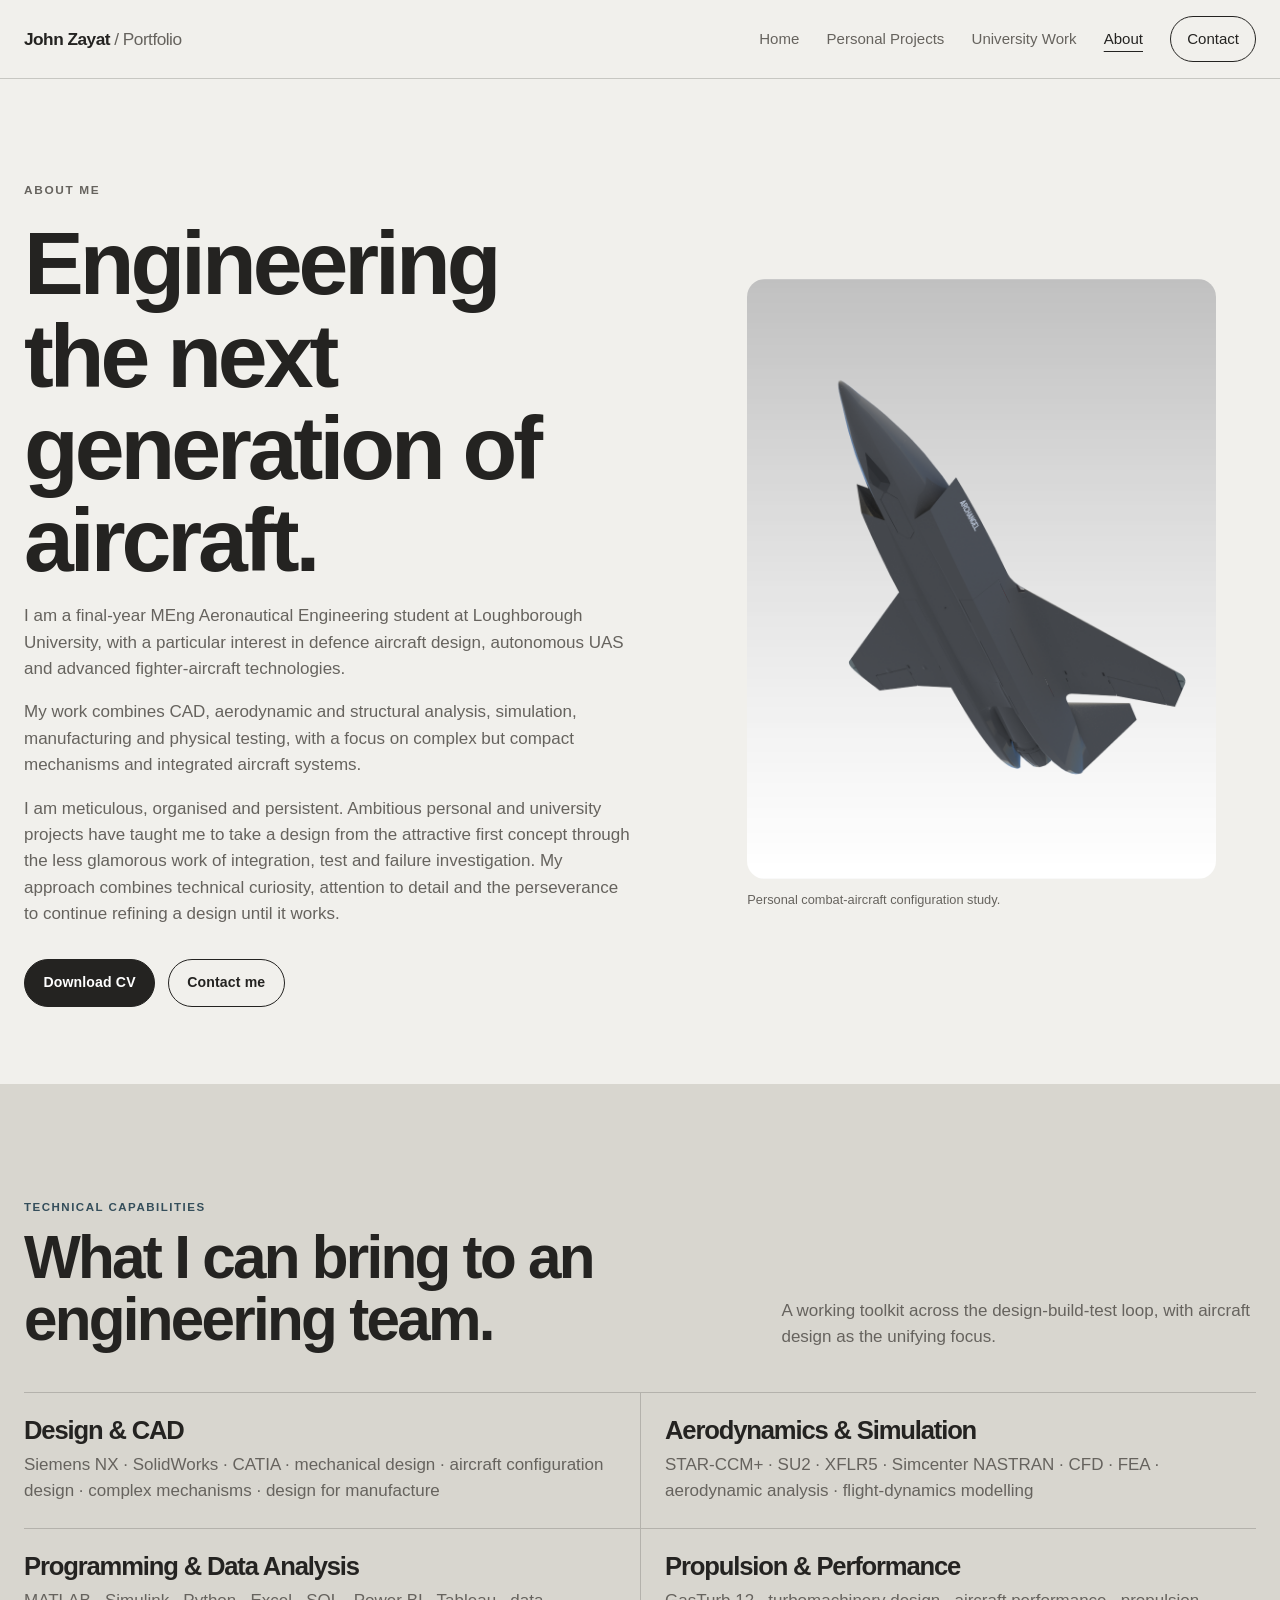
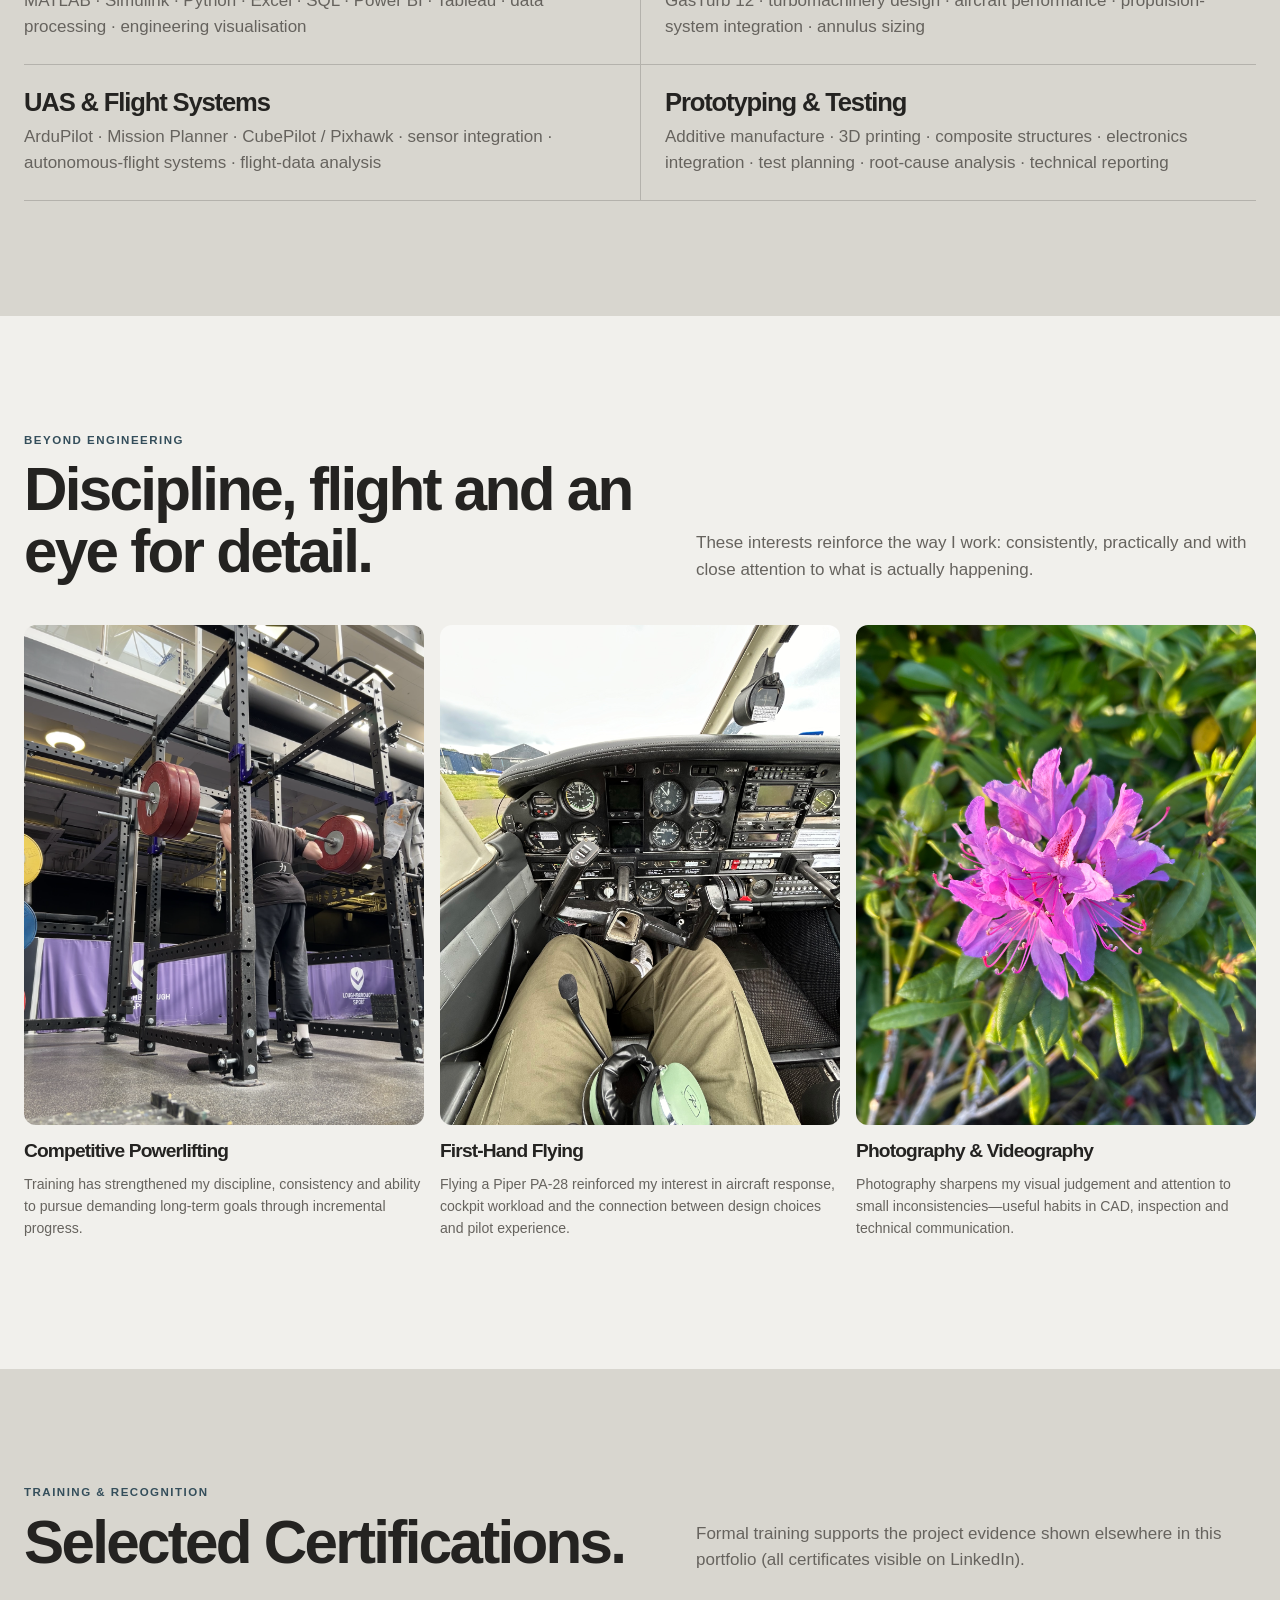
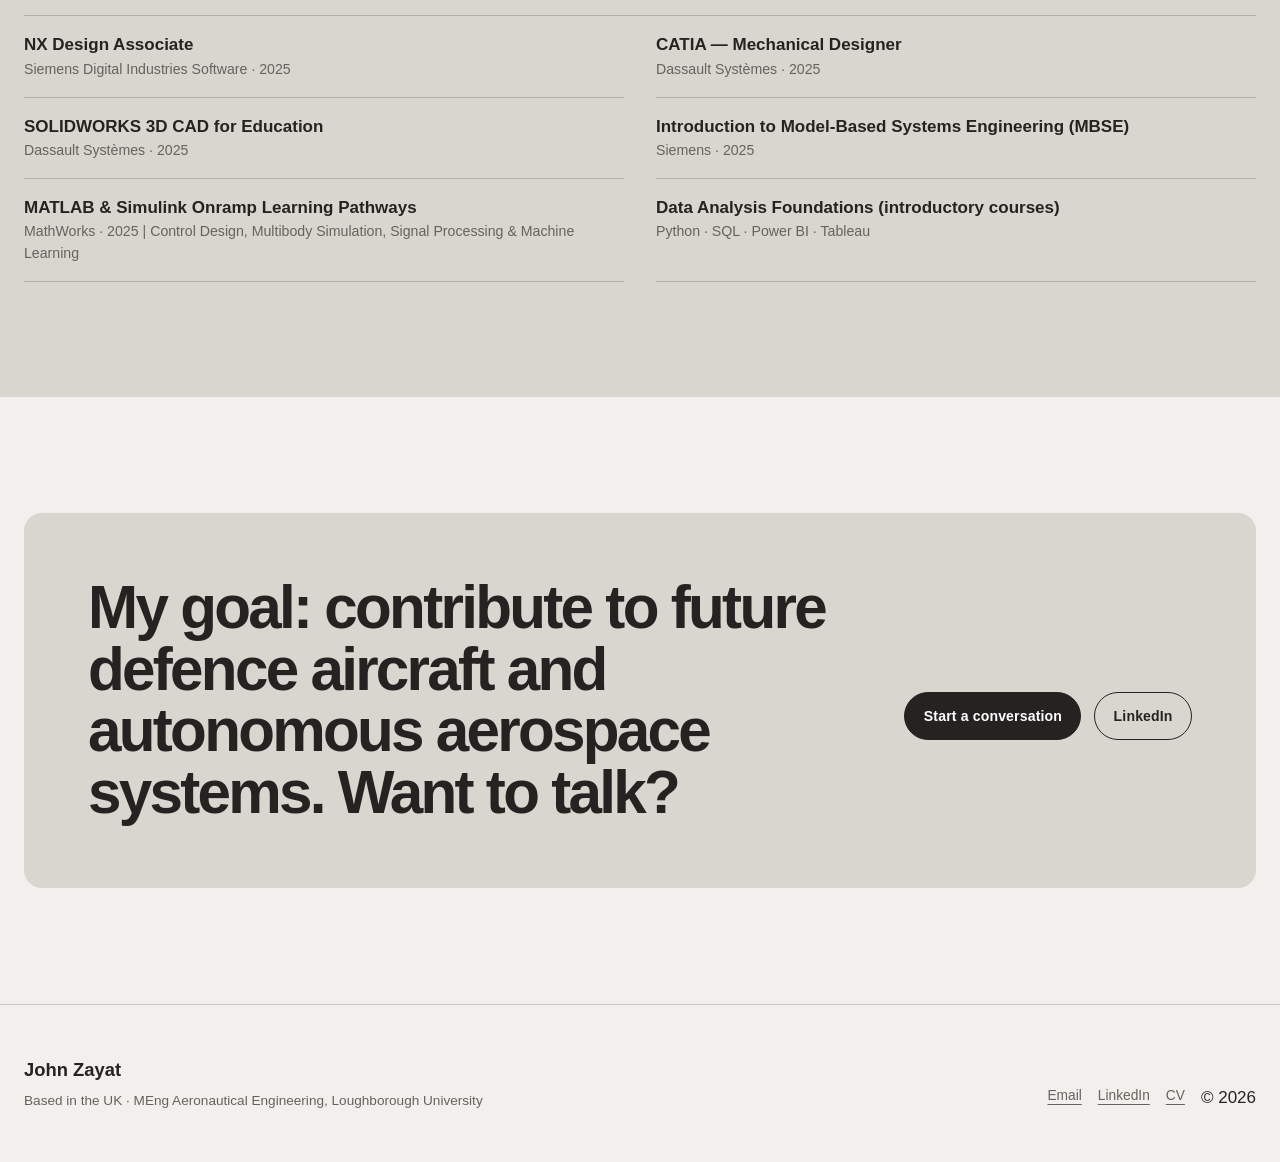
==== commit 53ec0ef2: "Fix header markup in about.html" ====
--- a/about.html
+++ b/about.html
@@ -8,7 +8,7 @@
 </head>
 <body>
   <a class="skip-link" href="#main">Skip to content</a>
-  <header class="site-header"><div class="container nav-shell"><a class="brand" href="index.html">John Zayat <span>/ Portfolio</span></a><button class="nav-toggle" type="button" aria-label="Open navigation" aria-expanded="false" data-nav-toggle><span></span><span></span><span></span></button><nav class="site-nav" aria-label="Primary navigation" data-site-nav><a href="index.html">Home</a><a href="personal-projects.html">Personal Project</a><a href="university-projects.html">University Work</a><a href="about.html" aria-current="page">About</a><a class="nav-cta" href="contact.html">Contact</a></nav></div></header>
+  <header class="site-header"><div class="container nav-shell"><a class="brand" href="index.html">John Zayat <span>/ Portfolio</span></a><button class="nav-toggle" type="button" aria-label="Open navigation" aria-expanded="false" data-nav-toggle><span></span><span></span><span></span></button><nav class="site-nav" aria-label="Primary navigation" data-site-nav><a href="index.html">Home</a><a href="personal-projects.html">Personal Projects</a><a href="university-projects.html">University Work</a><a href="about.html" aria-current="page">About</a><a class="nav-cta" href="contact.html">Contact</a></nav></div></header>
 
   <main id="main">
     <section class="page-hero"><div class="container about-hero-grid">
--- a/styles.css
+++ b/styles.css
@@ -360,6 +360,10 @@
   .uav-gallery { grid-template-columns: 1fr; }
 
   .analysis-grid { grid-template-columns: 1fr; }
+
+  .metric-grid { grid-template-columns: 1fr; }
+  .metric { padding: 1.35rem 0; border-right: 0; border-bottom: 1px solid var(--line); }
+  .metric:last-child { border-bottom: 0; }
 }
 
 @media (prefers-reduced-motion: reduce) {
@@ -367,3 +371,7 @@
   *, *::before, *::after { animation-duration: .01ms !important; transition-duration: .01ms !important; }
   .reveal { opacity: 1; transform: none; }
 }
+
+.evidence-finding { margin: .45rem 0 0; color: #bdbab3; font-size: .78rem; font-weight: 400; line-height: 1.5; }
+.evidence-finding strong { color: #f3f1ec; font-weight: 700; }
+.recreation-finding { max-width: 760px; margin-top: .75rem; }
